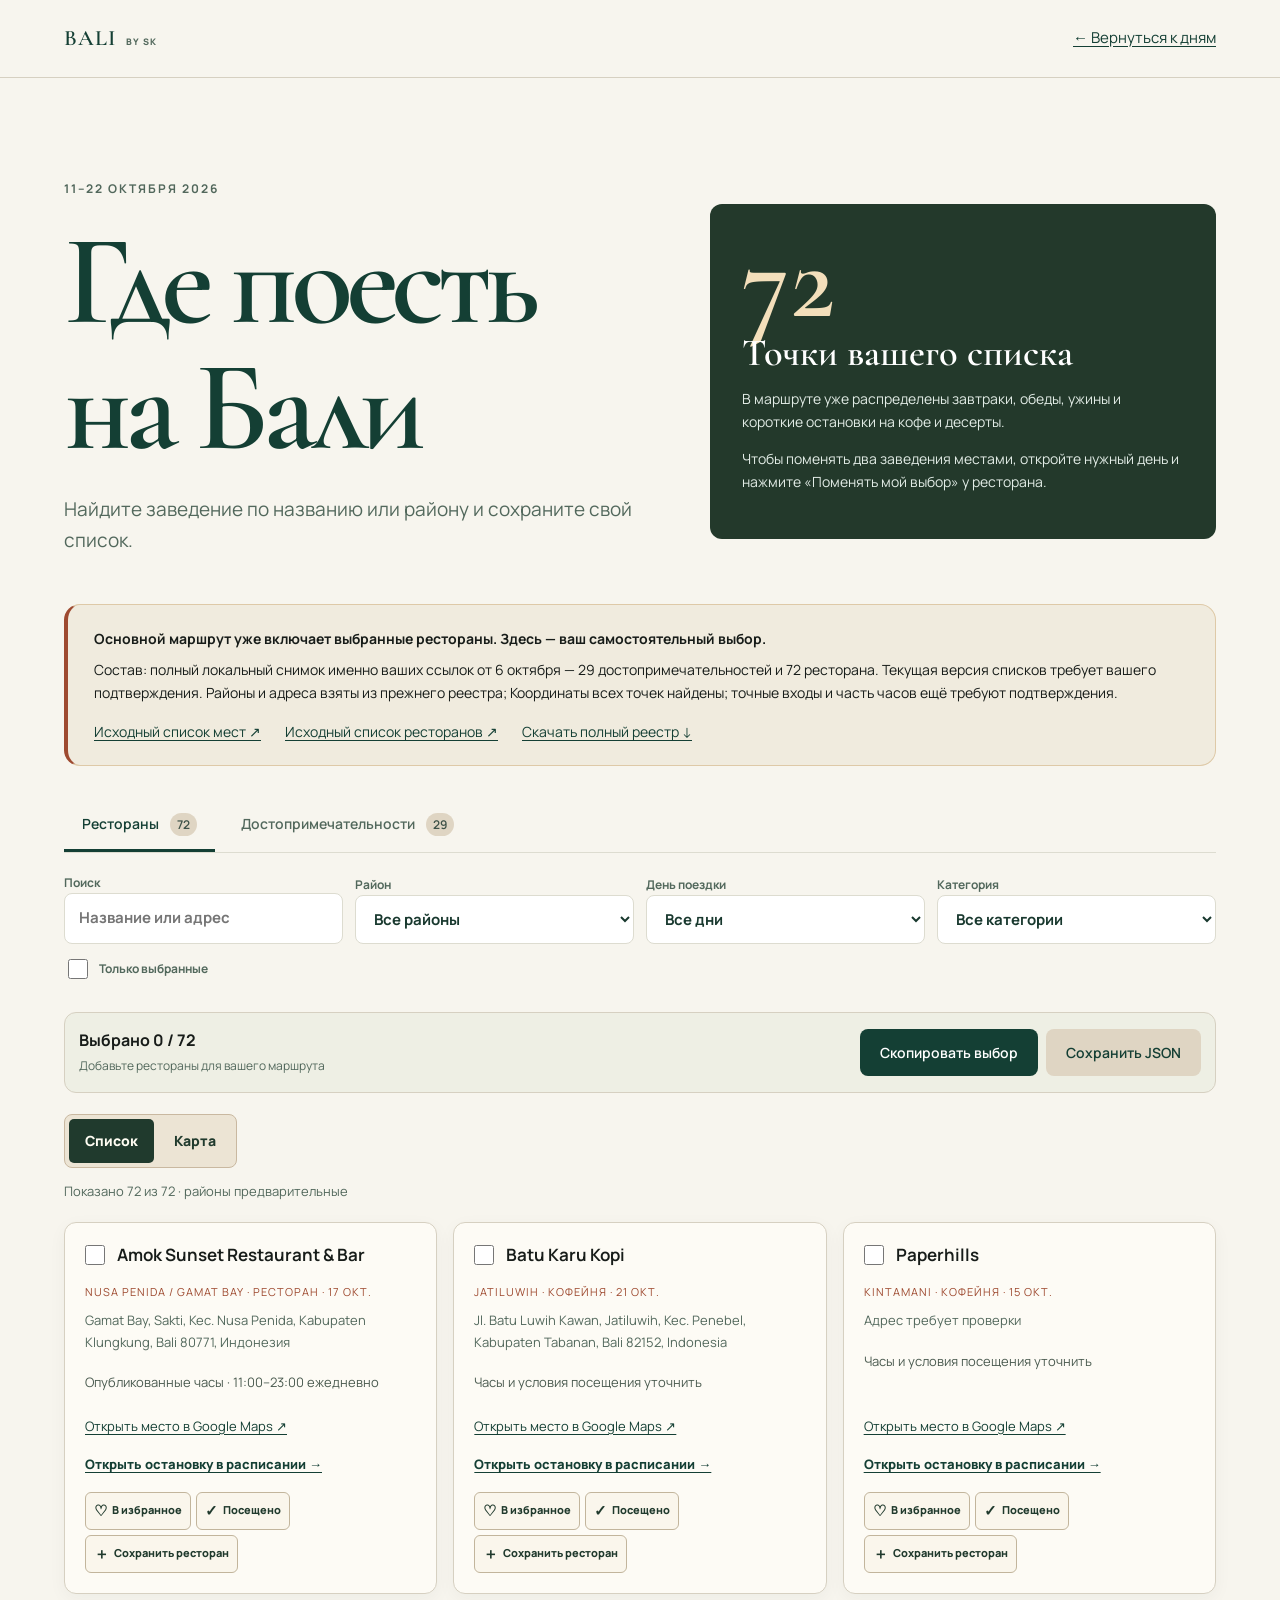
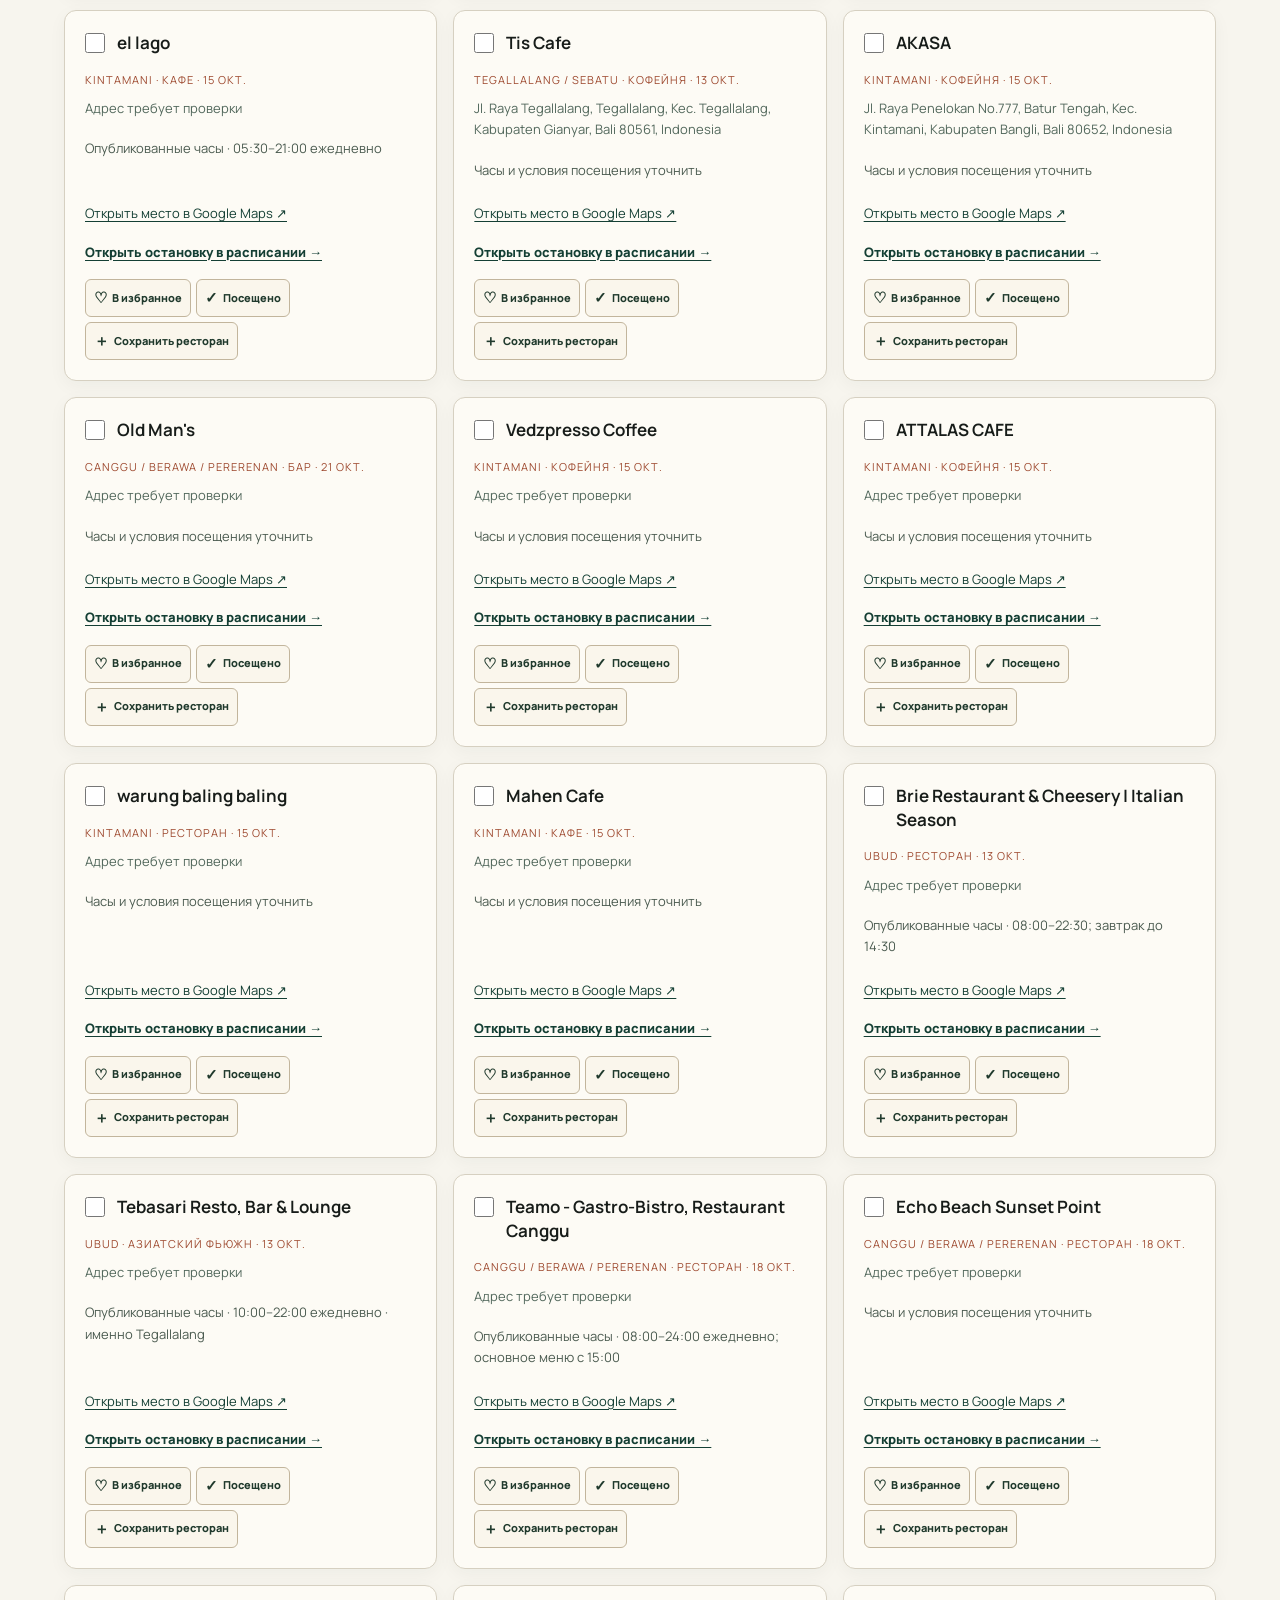
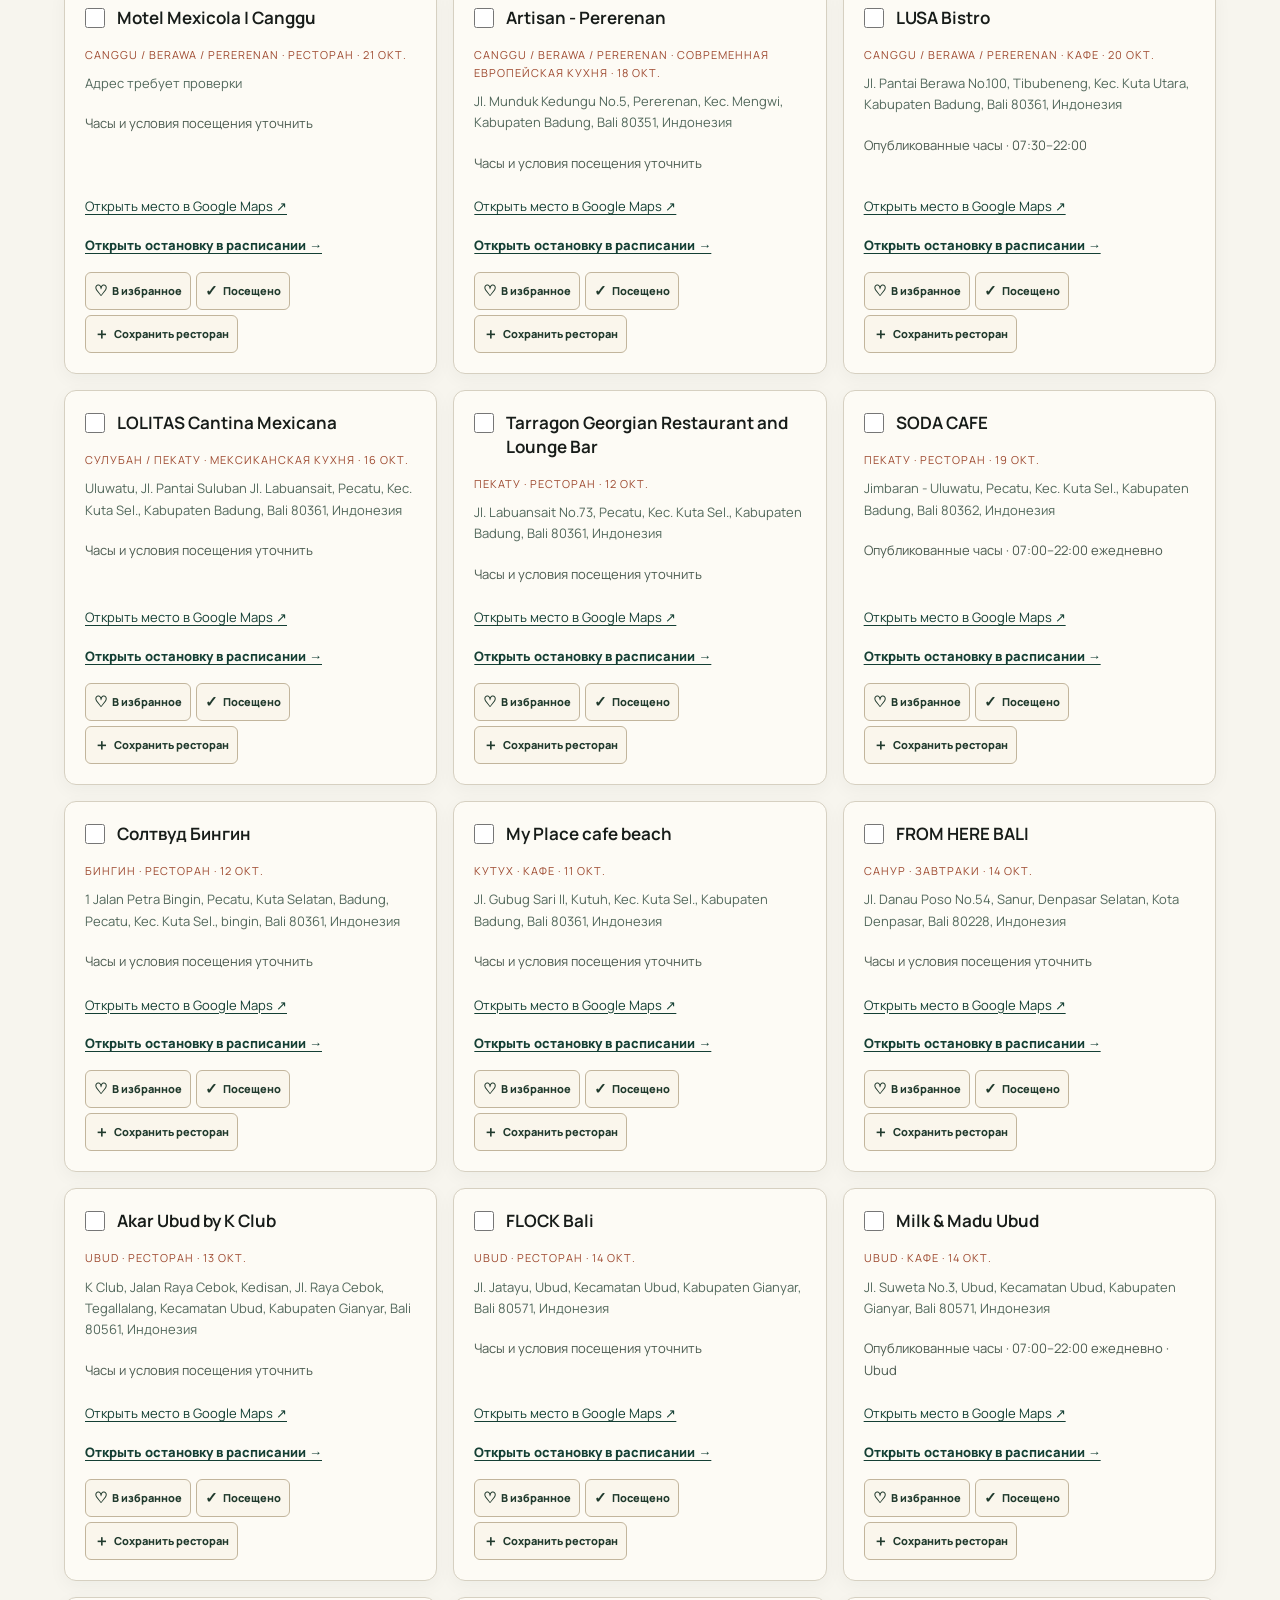
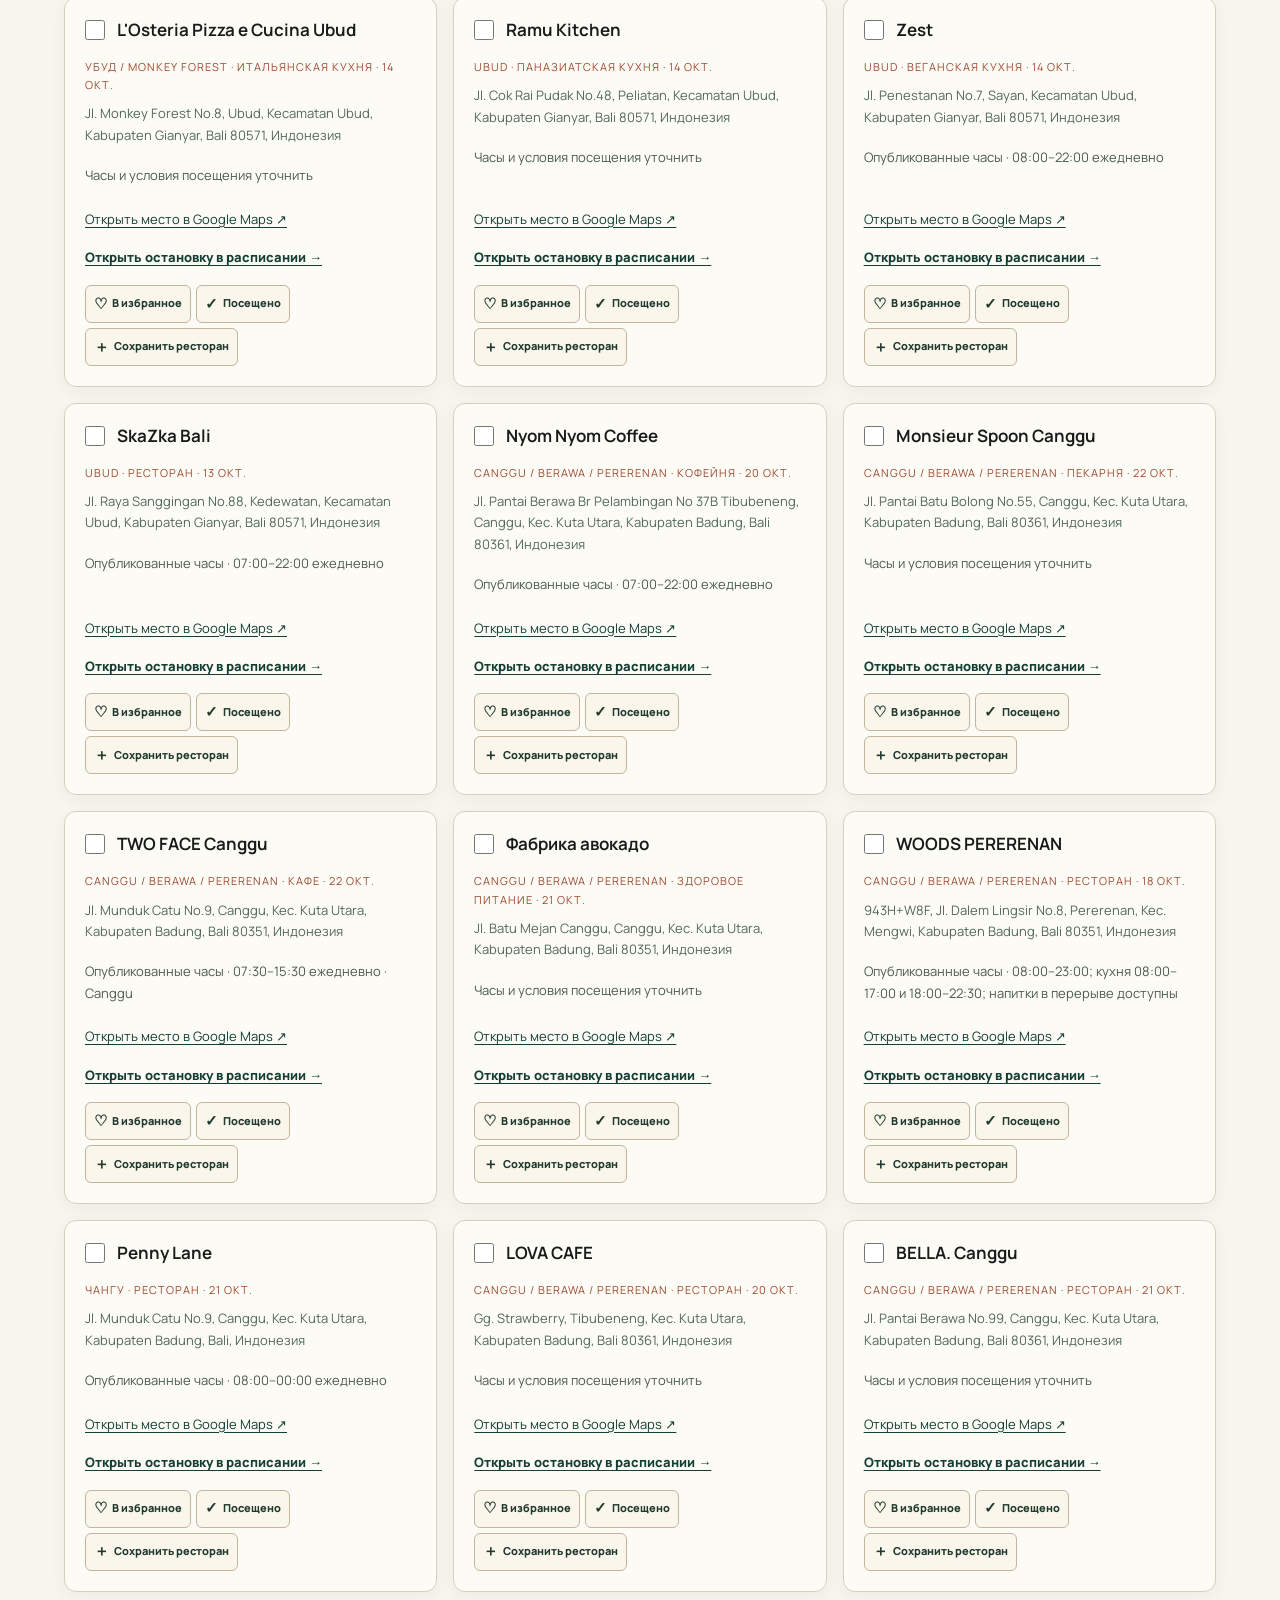
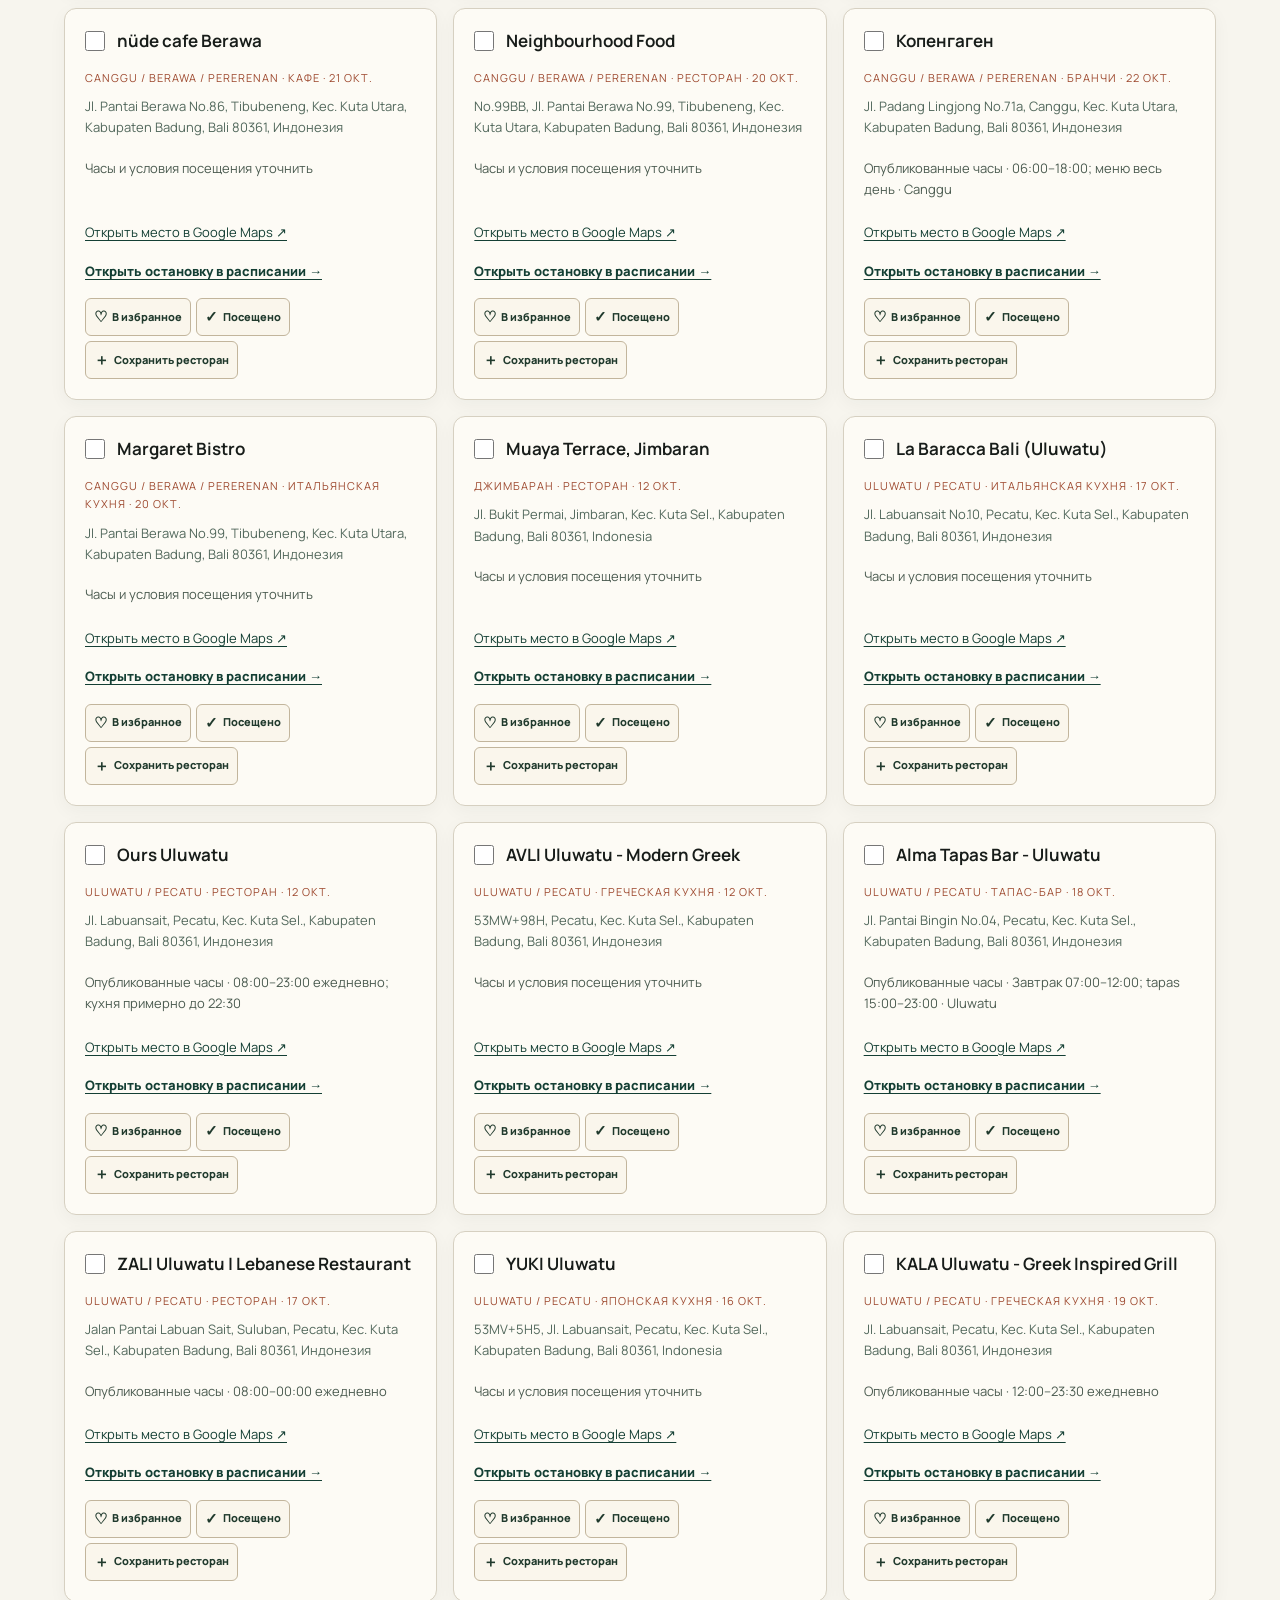
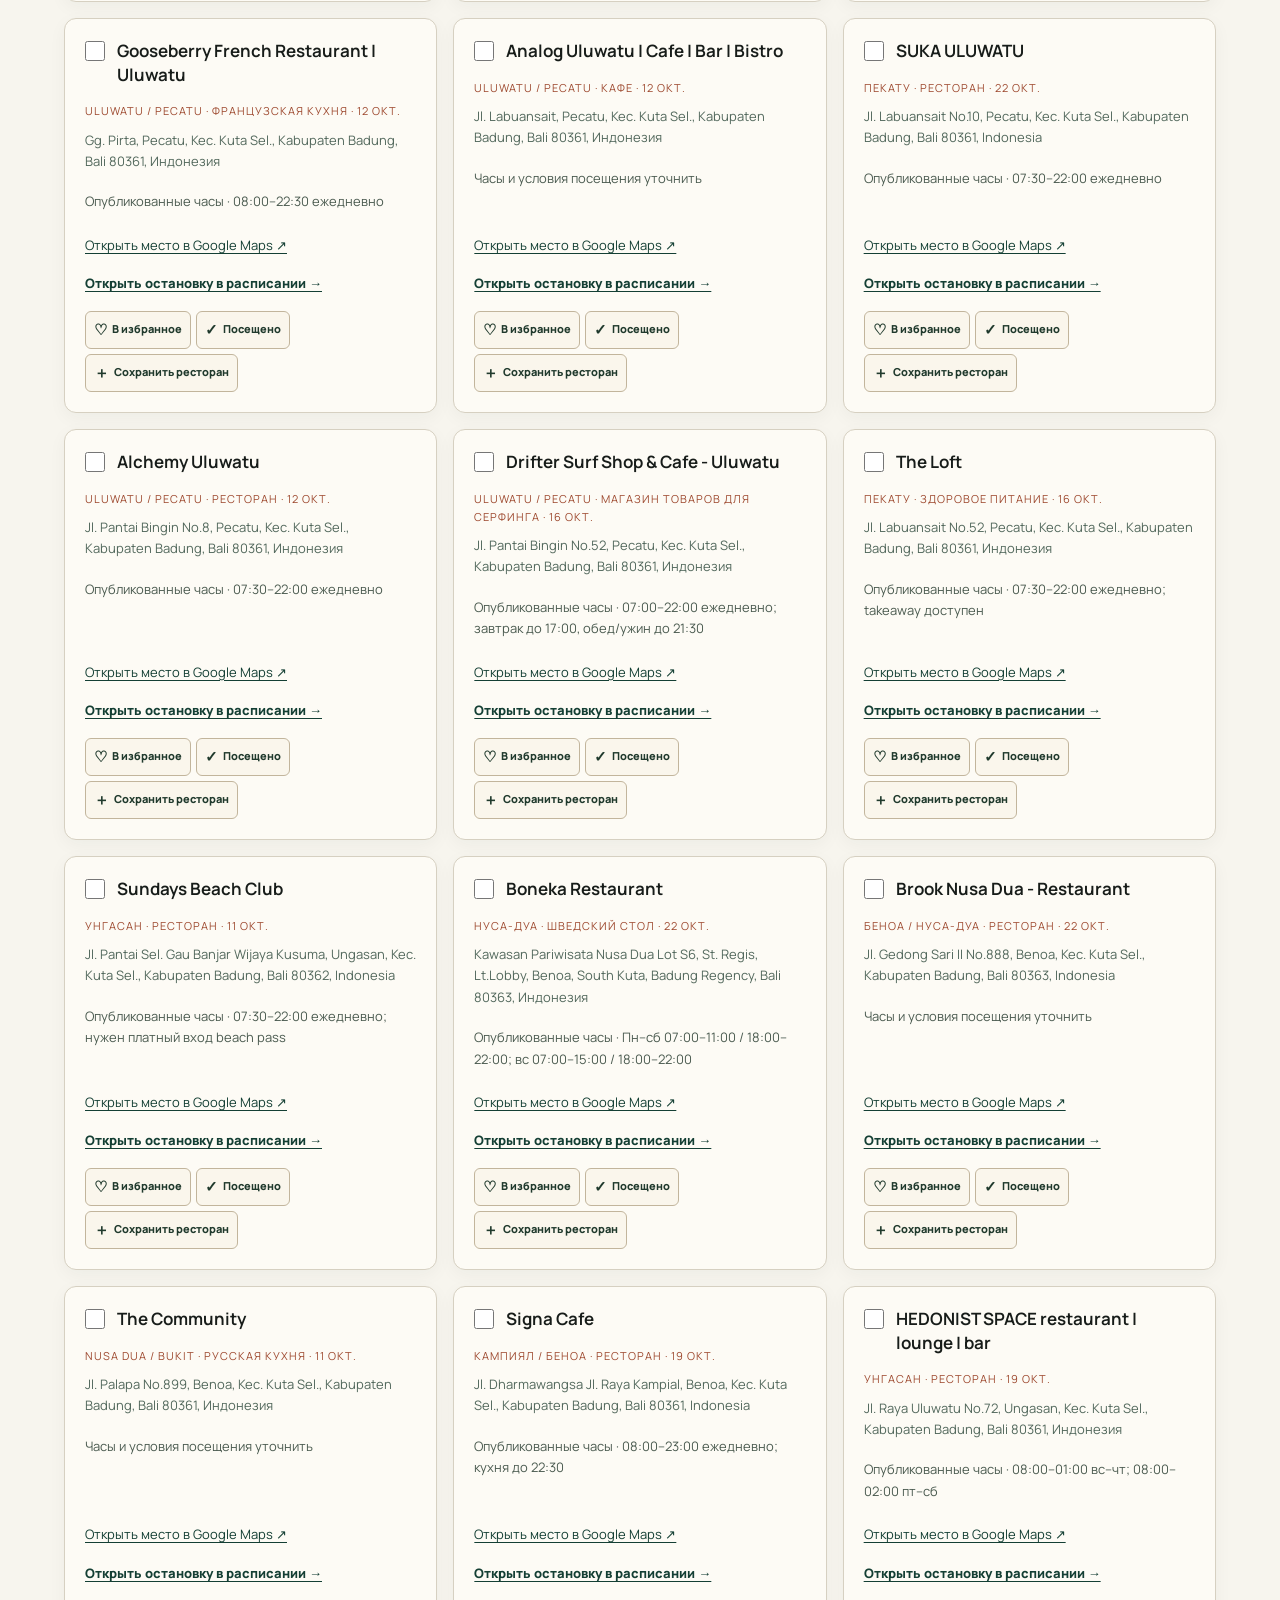
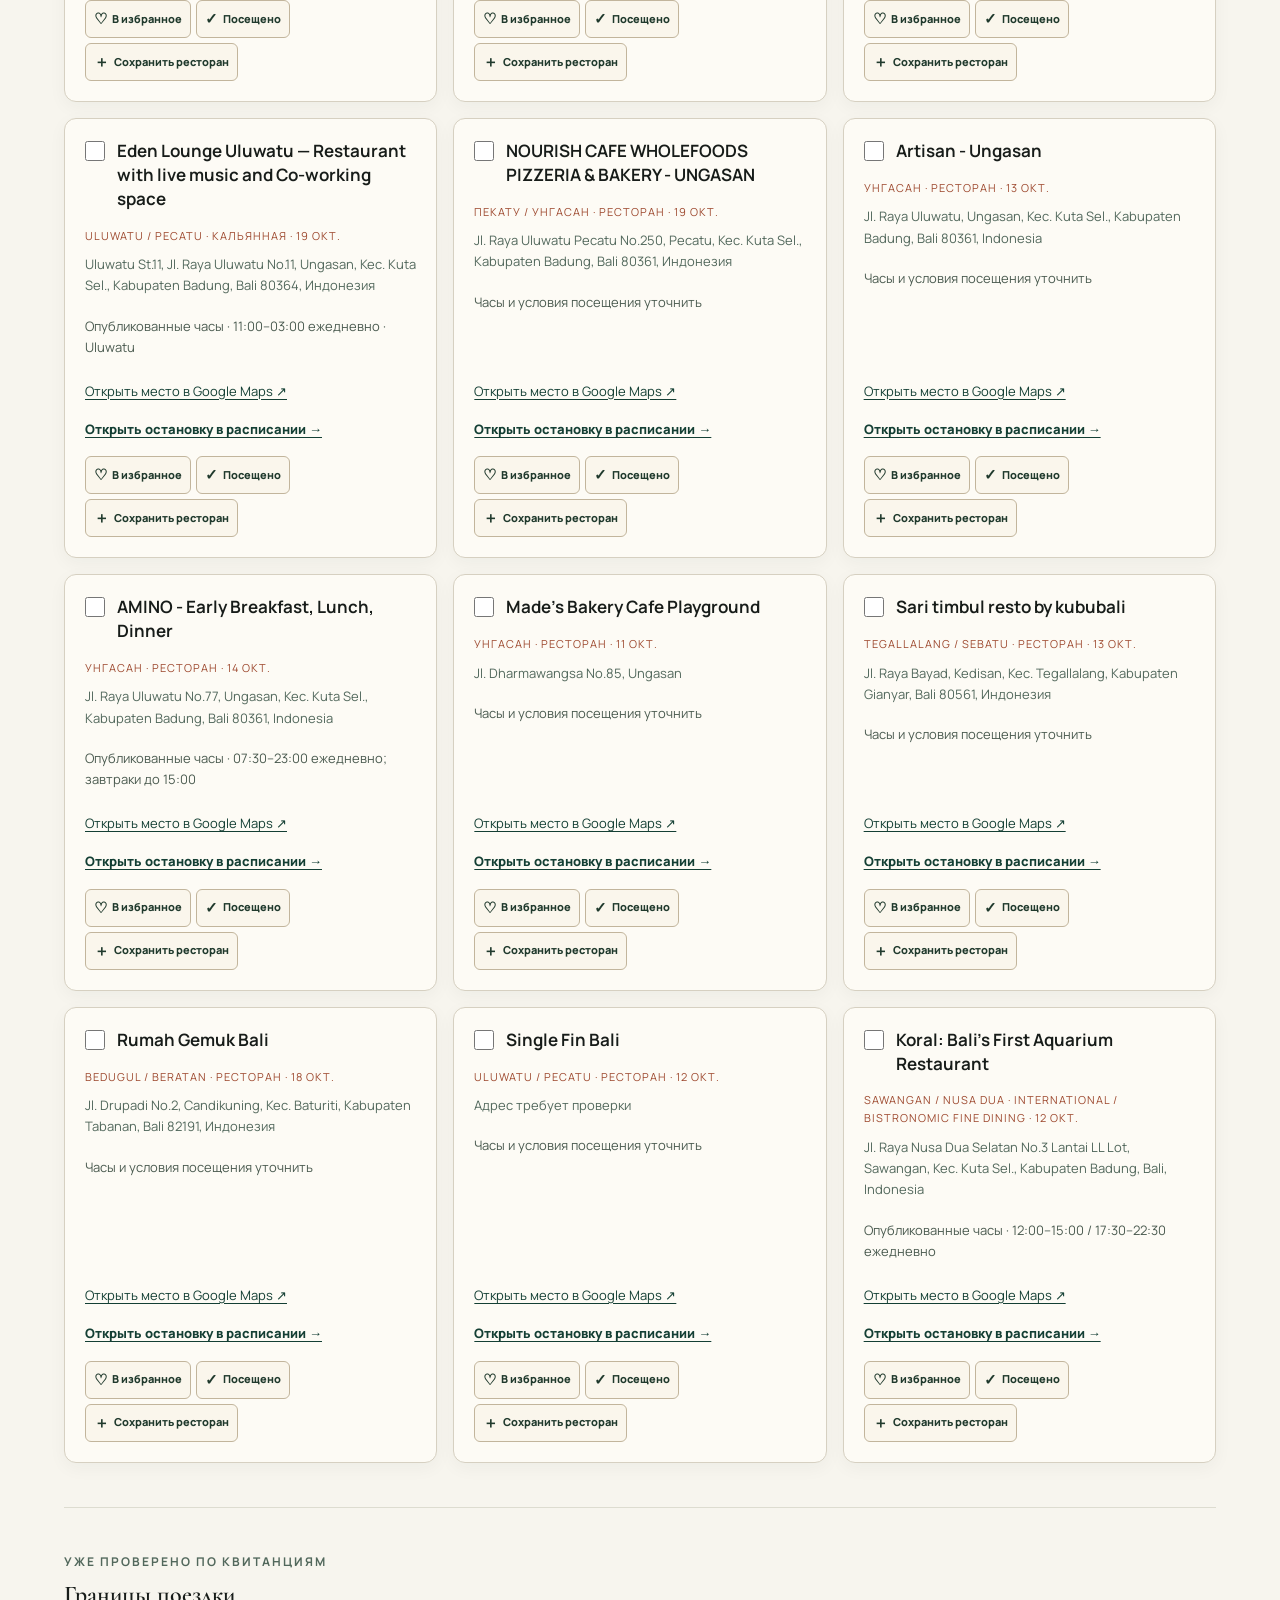
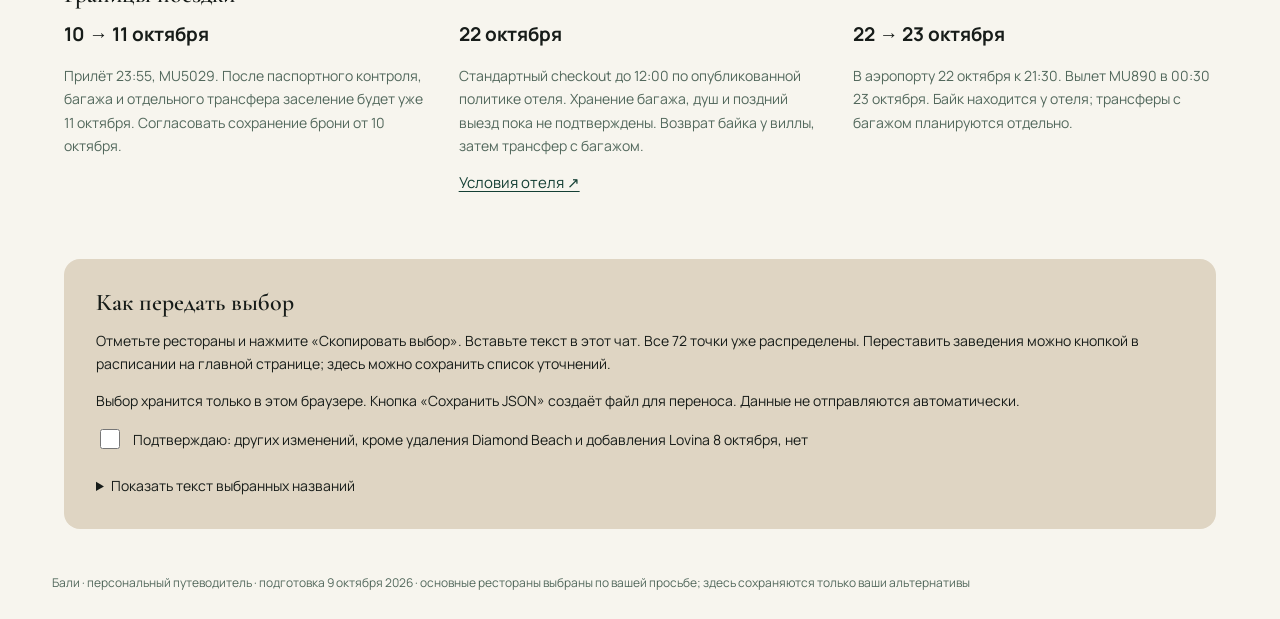
==== restaurants.html @ 2d6b67b1 "Publish Bali by SK Beyond the Ordinary" ====
<!doctype html>
<html lang="ru"><head><meta charset="utf-8"><meta name="viewport" content="width=device-width,initial-scale=1,viewport-fit=cover"><title>Бали · личный выбор ресторанов</title><link rel="stylesheet" href="style.css"><link rel="stylesheet" href="editorial.css?v=journal3"><link rel="icon" href="data:image/svg+xml,%3Csvg xmlns='http://www.w3.org/2000/svg' viewBox='0 0 32 32'%3E%3Crect width='32' height='32' rx='8' fill='%23234f45'/%3E%3Cpath d='M8 24L17 6L25 24Z' fill='%23ede9dd'/%3E%3C/svg%3E"><link rel="stylesheet" href="assets/fonts/fonts.css"><link rel="stylesheet" href="experience.css?v=audit1"><script src="selection.js?v=experience3" defer></script><link rel="stylesheet" href="beyond-passport.css?v=beyond1"><script src="beyond-passport.js?v=beyond1" defer></script><link rel="stylesheet" href="beyond-catalog-map.css?v=beyond1"><script src="beyond-catalog-map.js?v=beyond1" defer></script></head>
<body class="catalog catalog-experience"><header><a class="brand exp-brand" href="index.html">BALI <span>BY SK</span></a><a href="index.html#days">← Вернуться к дням</a></header>
<main>
<section class="hero">
  <div><p class="eyebrow">11–22 ОКТЯБРЯ 2026</p><h1>Где поесть<br> на Бали</h1><p class="intro">Найдите заведение по названию или району и сохраните свой список.</p></div>
  <aside class="capacity"><span class="big">72</span><h2>Точки вашего списка</h2><p>В маршруте уже распределены завтраки, обеды, ужины и короткие остановки на кофе и десерты.</p><p>Чтобы поменять два заведения местами, откройте нужный день и нажмите «Поменять мой выбор» у ресторана.</p></aside>
</section>
<section class="notice"><strong>Основной маршрут уже включает выбранные рестораны. Здесь — ваш самостоятельный выбор.</strong><p>Состав: полный локальный снимок именно ваших ссылок от 6 октября — 29 достопримечательностей и 72 ресторана. Текущая версия списков требует вашего подтверждения. Районы и адреса взяты из прежнего реестра; Координаты всех точек найдены; точные входы и часть часов ещё требуют подтверждения.</p><div class="links"><a href="https://maps.app.goo.gl/Wmbh7BSw7CW9ShjM7" target="_blank" rel="noopener">Исходный список мест ↗</a><a href="https://maps.app.goo.gl/BMXyLiWdFD3FvSmh7" target="_blank" rel="noopener">Исходный список ресторанов ↗</a><a href="registry.json" download>Скачать полный реестр ↓</a></div></section>
<nav class="tabs" aria-label="Каталог"><button class="tab active" data-role="meal" aria-pressed="true">Рестораны <span>72</span></button><button class="tab" data-role="visit" aria-pressed="false">Достопримечательности <span>29</span></button></nav>
<section class="filters" aria-label="Поиск и фильтры"><label>Поиск<input id="search" type="search" placeholder="Название или адрес"></label><label>Район<select id="area"><option value="">Все районы</option></select></label>
<label>День поездки<select id="filterDay"><option value="">Все дни</option></select></label>
<label>Категория<select id="filterType"><option value="">Все категории</option></select></label><label class="selected-filter"><input type="checkbox" id="onlySelected"> Только выбранные</label></section>
<div class="selection-bar"><div><strong id="selectedCount">Выбрано 0 / 72</strong><span id="selectionHint">Добавьте рестораны для вашего маршрута</span></div><div class="actions"><button id="copy">Скопировать выбор</button><button id="download" class="secondary">Сохранить JSON</button></div><span id="message" role="status" aria-live="polite"></span></div>
<p id="resultCount" class="muted" aria-live="polite">Загружаем полный реестр…</p><div id="error" role="alert" hidden></div><section id="cards" class="cards" aria-label="Места из списков"></section>
<section class="logistics"><p class="eyebrow">УЖЕ ПРОВЕРЕНО ПО КВИТАНЦИЯМ</p><h2>Границы поездки</h2><div class="facts"><article><h3>10 → 11 октября</h3><p>Прилёт 23:55, MU5029. После паспортного контроля, багажа и отдельного трансфера заселение будет уже 11 октября. Согласовать сохранение брони от 10 октября.</p></article><article><h3>22 октября</h3><p>Стандартный checkout до 12:00 по опубликованной политике отеля. Хранение багажа, душ и поздний выезд пока не подтверждены. Возврат байка у виллы, затем трансфер с багажом.</p><a href="https://www.booking.com/hotel/id/nusa-dua-retreat-boutique-villas.html" target="_blank" rel="noopener">Условия отеля ↗</a></article><article><h3>22 → 23 октября</h3><p>В аэропорту 22 октября к 21:30. Вылет MU890 в 00:30 23 октября. Байк находится у отеля; трансферы с багажом планируются отдельно.</p></article></div></section>
<section class="handoff"><h2>Как передать выбор</h2><p>Отметьте рестораны и нажмите «Скопировать выбор». Вставьте текст в этот чат. Все 72 точки уже распределены. Переставить заведения можно кнопкой в расписании на главной странице; здесь можно сохранить список уточнений.</p><p>Выбор хранится только в этом браузере. Кнопка «Сохранить JSON» создаёт файл для переноса. Данные не отправляются автоматически.</p><label class="confirmation"><input type="checkbox" id="unchanged"> Подтверждаю: других изменений, кроме удаления Diamond Beach и добавления Lovina 8 октября, нет</label><details><summary>Показать текст выбранных названий</summary><textarea id="selectionText" readonly aria-label="Текст для передачи в чат"></textarea></details></section></main>
<footer>Бали · персональный путеводитель · подготовка 9 октября 2026 · основные рестораны выбраны по вашей просьбе; здесь сохраняются только ваши альтернативы</footer>
</body></html>
---- style.css ----
:root{--ink:#243b35;--green:#234f45;--paper:#faf8f2;--muted:#62746c;--sand:#eee9dd;--rust:#a85536;--line:#dce1d8}*{box-sizing:border-box}body{margin:0;background:var(--paper);color:var(--ink);font:16px/1.65 'Segoe UI',Arial,sans-serif}header{display:flex;justify-content:space-between;align-items:center;padding:26px 5%;border-bottom:1px solid var(--line);gap:16px}.brand{font-weight:800;letter-spacing:3px;text-decoration:none;color:var(--green)}.brand span{font-weight:400;letter-spacing:0;color:var(--muted)}main{max-width:1240px;margin:auto;padding:0 32px}.eyebrow{font-size:12px;font-weight:700;letter-spacing:2px;color:var(--muted)}.hero{display:grid;grid-template-columns:1.15fr 1fr;gap:70px;align-items:center;padding:64px 0 40px}h1{font-family:Georgia,'Times New Roman',serif;font-size:clamp(40px,5vw,68px);font-weight:400;line-height:1.08;letter-spacing:-2px;margin:20px 0 24px}h2{font-size:24px;line-height:1.3;margin:0 0 12px}h3{font-size:19px;margin:0 0 8px}.intro{font-size:19px;color:var(--muted);max-width:580px}.capacity{padding:32px;border-radius:22px;background:var(--green);color:white}.capacity p{font-size:14px;color:#e2ece6}.big{font:48px/1.2 Georgia,serif;display:block;margin-bottom:24px}.big i{color:#c4ab7a;font-style:normal}.notice{border:1px solid #dec9a7;border-left:4px solid var(--rust);background:#f4eee0;border-radius:10px;padding:22px 26px;font-size:14px}.notice p{margin:8px 0 16px}.links{display:flex;gap:12px 24px;flex-wrap:wrap}a{color:var(--green);text-underline-offset:3px}.tabs{display:flex;gap:8px;margin:32px 0 20px;border-bottom:1px solid var(--line)}button,input,select,textarea{font:inherit}button{cursor:pointer;border:0;background:var(--green);color:white;padding:12px 20px;border-radius:8px;font-size:14px;font-weight:600}button:hover{filter:brightness(.94)}button:focus-visible,a:focus-visible,input:focus-visible,select:focus-visible,summary:focus-visible{outline:3px solid #b8763c;outline-offset:4px}.tab{background:transparent;color:var(--muted);padding:14px 18px;border-radius:0;border-bottom:3px solid transparent}.tab.active{color:var(--green);border-bottom-color:var(--green)}.tab span{font-size:12px;margin-left:8px;background:var(--sand);border-radius:20px;padding:3px 7px}.filters{display:flex;align-items:end;gap:20px;flex-wrap:wrap}.filters label{font-size:12px;font-weight:700;color:var(--muted)}.filters input[type=search],select{display:block;border:1px solid var(--line);padding:12px 14px;background:white;border-radius:8px;color:var(--ink);font-size:15px;min-width:220px}.filters input[type=search]{width:320px}.selected-filter{padding-bottom:14px;display:flex;gap:8px;align-items:center}input[type=checkbox]{accent-color:var(--green);width:20px;height:20px;flex-shrink:0}.muted{color:var(--muted);font-size:13px}.cards{display:grid;grid-template-columns:repeat(3,minmax(0,1fr));gap:16px;margin:20px 0 44px}.card{display:flex;flex-direction:column;border:1px solid var(--line);background:white;border-radius:14px;padding:20px;transition:border-color .2s}.card.chosen{border-color:var(--green);box-shadow:inset 0 0 0 1px var(--green);background:#f0f5ef}.card .label{display:flex;align-items:flex-start;gap:12px;cursor:pointer;line-height:1.4;font-size:17px;font-weight:650}.card input{margin:2px 0}.card .area{font-size:11px;text-transform:uppercase;letter-spacing:1px;color:var(--rust);margin:16px 0 5px}.card p{font-size:13px;color:var(--muted);margin:4px 0 15px;overflow-wrap:anywhere}.card a{font-size:13px;margin-top:auto}.facts{display:grid;grid-template-columns:repeat(3,1fr);gap:32px}.facts p{font-size:14px;color:var(--muted)}.logistics{padding:32px 0;border-top:1px solid var(--line)}.handoff{background:var(--sand);padding:32px;border-radius:16px;margin:32px 0}.handoff p{font-size:14px}.confirmation{display:flex;gap:10px;align-items:center;font-size:14px}.handoff details{margin-top:22px}.handoff summary{cursor:pointer;font-size:14px}textarea{width:100%;height:240px;margin-top:14px;border:1px solid var(--line);border-radius:8px;padding:14px;font-size:13px;color:var(--ink)}footer{max-width:1240px;margin:auto;padding:12px 32px 160px;font-size:12px;color:var(--muted)}.selection-bar{position:fixed;bottom:0;left:0;right:0;background:rgba(250,248,242,.98);border-top:1px solid var(--line);padding:18px max(24px,calc((100vw - 1176px)/2));display:flex;justify-content:space-between;align-items:center;gap:16px;box-shadow:0 -8px 24px #243b3509}.selection-bar strong{display:block;font-size:16px}.selection-bar span{font-size:12px;color:var(--muted)}.actions{display:flex;gap:8px}.secondary{color:var(--green);background:var(--sand)}#message{position:absolute;right:24px;bottom:1px;font-size:11px}#error{padding:20px;background:#f3d8cb;border-radius:12px}.empty{grid-column:1/-1;padding:24px;border:1px dashed var(--line);color:var(--muted)}@media(max-width:900px){.hero{gap:32px}.cards{grid-template-columns:repeat(2,minmax(0,1fr))}.facts{gap:16px}.selection-bar{padding:16px 24px}}@media(max-width:600px){header{padding:18px 20px;align-items:start;flex-direction:column;gap:4px}main{padding:0 20px}.hero{grid-template-columns:1fr;gap:18px;padding:32px 0 24px}h1{font-size:48px;margin:16px 0}.intro{font-size:16px}.capacity{padding:24px}.big{font-size:42px;margin-bottom:18px}.notice{padding:18px}.tabs{gap:0}.tab{padding:12px 10px;font-size:13px}.filters{gap:12px;align-items:stretch}.filters label{width:100%}.filters input[type=search],select{width:100%;min-width:0}.selected-filter{padding:0}.cards{grid-template-columns:1fr;gap:12px}.card{padding:18px}.facts{grid-template-columns:1fr;gap:14px}.handoff{padding:22px}.selection-bar{align-items:stretch;flex-direction:column;gap:8px;padding:12px 20px 18px}.selection-bar strong{font-size:14px}.actions button{flex:1;padding:11px 9px;font-size:12px}.confirmation{align-items:start}.eyebrow{font-size:10px}footer{padding:12px 20px 190px}}
---- editorial.css ----
:root {
  --paper: #f8f4ea;
  --green: #143f34;
  --ink: #18382e;
  --muted: #52685c;
  --line: #dddcd0;
  --rust: #9e4a30;
  --display: Prata, Georgia, serif;
}

body { font-size: 15px; }
button, a { -webkit-tap-highlight-color: transparent; }
.topbar { max-width: 1560px; margin: auto; }
.topbar nav { align-items: center; font-size: 13px; }
.topbar nav a:hover { text-decoration: underline; text-underline-offset: 5px; }
.topbar #pdfLink { background: #e6ecdf; border-radius: 999px; padding: 7px 15px; }
.trip-dates { font-weight: 800; white-space: nowrap; }

.cover {
  display: grid;
  grid-template-columns: minmax(0, 5fr) minmax(0, 7fr);
  height: auto;
  min-height: 0;
  max-width: 1520px;
  margin-inline: auto;
  width: calc(100% - 48px);
  border-radius: 28px;
  background: #123b31;
}
.cover-content {
  display: flex;
  flex-direction: column;
  justify-content: center;
  align-items: flex-start;
  min-width: 0;
  max-width: none;
  padding: clamp(28px, 5.6vw, 90px);
  background: radial-gradient(ellipse at 0 100%, #245345, #123b31 70%);
}
.cover-kicker { color: #f4cf89; letter-spacing: .12em; font-weight: 800; font-size: 12px; }
.cover h1 {
  font-size: clamp(53px, 6.4vw, 106px);
  margin: 28px 0 16px;
  letter-spacing: -.065em;
  line-height: 1.04;
}
.cover h1 em { display: block; font: inherit; color: #f4cf89; }
.cover p { max-width: 26ch; margin: 0 0 27px; color: #e7eee3; font-size: 15px; }
.cover .primary { min-height: 48px; border-radius: 999px; padding: 10px 20px; }
.cover-art { position: relative; margin: 0; min-width: 0; min-height: 580px; }
.cover-art img { position: absolute; inset: 0; width: 100%; height: 100%; object-fit: cover; object-position: 55% 50%; }
.cover-art figcaption {
  position: absolute;
  bottom: 18px;
  right: 18px;
  background: #11352ce8;
  color: #fff;
  padding: 5px 12px;
  border-radius: 999px;
  font-size: 11px;
}
.cover-base { margin-top: 24px; font-size: 12px; color: #d8e5db; }

.trip-overview { padding-block: 39px; }
.trip-overview h2, .section-head h2, .trip-map-overview h2 { font-size: clamp(27px, 4vw, 49px); line-height: 1.17; }
.overview-stats { display: grid; grid-template-columns: repeat(3, 1fr); gap: 0; }
.overview-stats > div { border-left: 1px solid var(--line); padding-inline: clamp(14px, 3vw, 38px); }
.overview-stats strong { color: var(--green); font-size: clamp(34px, 5vw, 65px); line-height: 1.15; }
.overview-stats span { font-size: 12px; line-height: 1.4; }
.planning-note { font-size: 13px; background: #efe9da; }
.planning-note p { color: #5b5648; }
.planning-note a, .section-hint { font-size: 12px; }
.days-overview { padding-top: 50px; }
.day-grid { grid-template-columns: repeat(4, minmax(0, 1fr)); gap: 16px; }
.day-card {
  display: flex;
  flex-direction: column;
  min-width: 0;
  min-height: 245px;
  border: 1px solid #e3e0d6;
  border-radius: 18px;
  box-shadow: 0 5px 18px #18382e0e;
}
.day-card:hover { box-shadow: 0 15px 28px #18382e20; }
.day-card[aria-current="date"] { border-color: var(--green); box-shadow: 0 0 0 1px var(--green); }
.day-card-photo { width: 100%; height: 134px; flex-shrink: 0; }
.day-card-photo img { object-position: var(--crop, center); transition: transform .35s ease; }
.day-card-photo { overflow: hidden; }
.day-card:hover img { transform: scale(1.045); }
.day-card-photo:after { background: linear-gradient(0deg, #122b23c7, transparent 75%); }
.card-day { top: 10px; left: 10px; border-radius: 999px; }
.card-date { left: 13px; bottom: 9px; font-size: 11px; font-weight: 800; }
.card-body { display: flex; flex-direction: column; flex: 1; width: 100%; padding: 14px; }
.card-body strong { font-size: 16px; line-height: 1.3; }
.card-body p {
  display: -webkit-box;
  -webkit-line-clamp: 2;
  -webkit-box-orient: vertical;
  overflow: hidden;
  font-size: 12px;
  min-height: 0;
}
.card-bottom { margin-top: auto; padding-top: 10px; gap: 6px; font-size: 11px; }
.card-bottom b { display: grid; place-items: center; border-radius: 50%; background: #edf1e7; color: var(--green); width: 30px; height: 30px; flex: 0 0 30px; }

.day-detail { background: #eaf0e7; }
.date-nav { background: #f8f4eaf5; }
.date-nav-inner { gap: 8px; }
.date-nav button { min-height: 45px; padding: 5px 12px; font-size: 11px; }
.date-nav button strong { font-size: 13px; }
.day-heading {
  position: relative;
  overflow: hidden;
  display: flex;
  align-items: end;
  min-height: 282px;
  border-radius: 22px;
  margin-block: 24px 14px;
  padding: clamp(20px, 4vw, 44px);
  color: #fff;
  isolation: isolate;
  background: #123b31;
}
.day-heading img { position: absolute; inset: 0; width: 100%; height: 100%; border-radius: 0; z-index: -2; object-fit: cover; }
.day-heading::before { content: ''; position: absolute; inset: 0; z-index: -1; background: linear-gradient(80deg, #0b291ff0, #0b291f9c 58%, #0b291f25); }
.day-heading h2 { font-size: clamp(27px, 4.3vw, 56px); line-height: 1.12; max-width: 19ch; }
.day-heading p { color: #f0f3ed; font-size: 14px; margin: 10px 0 0; }
.day-heading .eyebrow { color: #f4cf89; }
.day-summary { gap: 12px; border: 1px solid #d9e4d7; padding: 16px; }
.summary-item span, .summary-item small { font-size: 11px; }
.summary-item strong { font-size: 17px; }
.day-jumps { display: flex; flex-wrap: wrap; gap: 8px; margin-bottom: 18px; }
.day-jumps button { border: 1px solid #d4dfd1; background: #f9fbf7; color: var(--green); border-radius: 999px; min-height: 42px; padding: 8px 14px; font-size: 13px; font-weight: 800; }
.day-jumps button:hover { background: #dce8d9; }
.panel-title, .map-top { padding-bottom: 12px; }
.panel-title h3, .map-top h3 { font-size: 19px; }
.estimate-pill, .period-label { font-size: 11px; }
.timeline-stop, .meal-row, .logistic-row { padding: 16px; margin-block: 8px; border-radius: 14px; }
.stop-info h4, .meal-row strong { font-size: 15px; line-height: 1.4; }
.stop-info p, .meal-row p, .logistic-row p { font-size: 12px; line-height: 1.6; color: #526050; }
.stop-info .time, .meal-row .time, .logistic-row .time { font-size: 12px; color: #875032; font-weight: 800; }
.meal-row { background: #fff6e7; }
.coffee-row { background: #f5ede1; }
.stop-actions, .meal-actions { flex-wrap: wrap; }
.stop-actions button, .stop-actions a, .meal-actions a, .meal-actions button { font-size: 12px; }
.stop-actions button, .meal-actions button { min-height: 34px; }
.road-row { padding: 9px 10px 9px 24px; }
.road-row strong, .road-row small, .road-navigation a, .buffer-row { font-size: 11px; }
.road-navigation { margin-left: 41px; }
.buffer-row { padding-left: 41px; }
.map-panel { box-shadow: 0 12px 36px #18382e0e; }
.map-panel .map-top .eyebrow { display: none; }
.map-legend, .map-links, .map-notice, .map-source, .day-advice p { font-size: 11px; }
.map-links a { padding-block: 5px; }
.map-wheel-hint { margin: 8px 0 0; color: var(--muted); font-size: 11px; }
.map-expanded .map-wheel-hint { display: none; }
.trip-map-overview { margin-bottom: 40px; }
.overview-panel {
  margin-top: 18px;
  padding: 12px;
  border: 1px solid #d9ded2;
  border-radius: 22px;
  background: #fffdf7;
  box-shadow: 0 12px 36px #18382e12;
}
.overview-toolbar, .overview-mode, .overview-filter, .overview-footer {
  display: flex;
  align-items: center;
  gap: 8px;
}
.overview-toolbar { justify-content: space-between; flex-wrap: wrap; padding: 3px 3px 12px; }
.overview-mode { background: #eaf0e6; border-radius: 12px; padding: 3px; }
.overview-mode button, .overview-filter button, .overview-filter select {
  min-height: 40px;
  border: 1px solid transparent;
  border-radius: 9px;
  padding: 6px 12px;
  color: var(--green);
  background: transparent;
  font: inherit;
  font-size: 13px;
  font-weight: 800;
}
.overview-mode button[aria-pressed="true"] { background: var(--green); color: white; }
.overview-mode button:not(:disabled):hover, .overview-filter button:hover { box-shadow: inset 0 0 0 1px #5c8574; }
.overview-filter { flex: 1; justify-content: end; min-width: 0; }
.overview-filter select { width: min(100%, 280px); min-width: 0; border-color: var(--line); background: white; }
.overview-filter button { border-color: var(--line); white-space: nowrap; }
.overview-viewport {
  position: relative;
  isolation: isolate;
  overflow: hidden;
  height: clamp(390px, 51vw, 625px);
  border-radius: 14px;
  background: #9bbaf2;
}
.overview-map, .overview-fallback { position: absolute; inset: 0; width: 100%; height: 100%; }
.overview-map { visibility: hidden; }
.overview-map.overview-live { visibility: visible; }
.overview-fallback { object-fit: contain; user-select: none; touch-action: none; cursor: grab; }
.overview-fallback:active { cursor: grabbing; }
.overview-map-tools { position: absolute; top: 12px; right: 12px; display: grid; gap: 5px; }
.overview-map-tools .map-reset {
  display: grid;
  place-items: center;
  width: 42px;
  height: 42px;
  background: #fcf9ef;
  border-color: #d2dcd2;
  box-shadow: 0 2px 7px #143f3424;
}
.overview-map-tools .map-reset:hover { background: #e9f2e5; }
.overview-map-tools #overviewExpand { color: white; background: var(--green); border-color: var(--green); }
.overview-status {
  position: absolute;
  padding: 7px 11px;
  margin: 0;
  bottom: 30px;
  left: 10px;
  right: 10px;
  width: fit-content;
  max-width: calc(100% - 20px);
  color: #1b3d32;
  background: #fffaf0ef;
  border-radius: 9px;
  font-size: 12px;
  pointer-events: none;
}
.overview-footer { justify-content: space-between; flex-wrap: wrap; padding: 9px 3px 0; gap: 2px 20px; }
.overview-footer .map-legend, .overview-footer .map-wheel-hint { margin: 0; }
.overview-footer .map-legend { font-size: 12px; }
.overview-panel[data-mode="satellite"] .overview-footer .legend-line:not(.back) {
  background: #e6f5ac;
  outline: 1px solid #456245;
}
.overview-panel[data-mode="satellite"] .overview-footer .legend-line.back { border-color: #ba7643; }
body.overview-open { overflow: hidden; }
.overview-panel.overview-expanded {
  position: fixed;
  z-index: 1100;
  inset: 0;
  margin: 0;
  border: 0;
  border-radius: 0;
  display: flex;
  flex-direction: column;
  padding: max(10px, env(safe-area-inset-top)) max(10px, env(safe-area-inset-right)) max(10px, env(safe-area-inset-bottom)) max(10px, env(safe-area-inset-left));
}
.overview-expanded .overview-viewport { flex: 1; min-height: 0; height: auto; }
.coverage-item, .coverage-item button, .text-link, .logistics-grid p { font-size: 13px; }
.coverage-section summary { font-size: 14px; gap: 10px; }
.download-section { background: linear-gradient(115deg, #123b31, #286055); }

.catalog .hero { gap: clamp(24px, 6vw, 72px); }
.catalog .hero h1 { color: var(--green); }
.catalog .capacity { background: #123b31; }
.catalog .big { color: #f4cf89; margin-bottom: 10px; }
.catalog .card { border-radius: 18px; box-shadow: 0 5px 18px #18382e0b; }
.catalog .card:focus-within { border-color: var(--green); }
.catalog .notice { background: #f0ebde; border-radius: 16px; }
.catalog .selection-bar {
  position: static;
  margin-block: 16px;
  padding: 14px 16px;
  border: 1px solid var(--line);
  border-radius: 14px;
  background: #eeefe4;
  box-shadow: none;
  flex-wrap: wrap;
}
.catalog .selection-bar #message { position: static; width: 100%; }
.catalog .selection-bar #message:empty { display: none; }
.catalog footer { padding-bottom: 26px; }

@media (max-width: 1050px) {
  .day-grid { grid-template-columns: repeat(3, minmax(0, 1fr)); }
  .cover-art { min-height: 480px; }
}
@media (max-width: 760px) {
  html { scroll-padding-top: 72px; }
  .topbar { gap: 8px; height: auto; min-height: 0; padding: 12px 16px; flex-wrap: wrap; }
  .topbar nav { gap: 13px; }
  .trip-dates { display: none; }
  .cover { grid-template-columns: 1fr; width: calc(100% - 24px); margin: 0 auto; border-radius: 19px; }
  .cover-content { padding: 28px 22px; }
  .cover h1 { margin: 14px 0 12px; font-size: clamp(48px, 12vw, 72px); }
  .cover h1 em { display: inline; }
  .cover p { margin-bottom: 18px; }
  .cover-base { margin-top: 14px; }
  .cover-art { min-height: clamp(180px, 52vw, 340px); }
  .cover-art figcaption { right: 10px; bottom: 10px; }
  .trip-overview { display: block; padding-block: 26px; }
  .overview-stats { margin-top: 16px; }
  .overview-stats > div { padding-inline: 12px; }
  .day-grid { grid-template-columns: repeat(2, minmax(0, 1fr)); gap: 10px; }
  .day-card { min-height: 205px; }
  .day-card-photo { height: 102px; }
  .card-body { padding: 10px; }
  .card-body strong { font-size: 14px; }
  .card-body p, .card-bottom { font-size: 10px; }
  .card-date { font-size: 10px; }
  .card-bottom b { width: 23px; height: 23px; flex-basis: 23px; font-size: 14px; }
  .section-hint { display: none; }
  .day-heading { min-height: 202px; gap: 0; padding: 19px; }
  .day-heading::before { background: linear-gradient(15deg, #0b291ff2, #0b291f74); }
  .day-heading .eyebrow { letter-spacing: .08em; }
  .day-heading p { font-size: 12px; }
  .day-summary { grid-template-columns: repeat(2, minmax(0, 1fr)); gap: 10px; }
  .summary-item:nth-child(even) { border: 0; }
  .map-panel { position: static; }
  .map-wrapper { height: clamp(290px, 55vw, 430px); }
  .map-panel.map-expanded { z-index: 1000; }
  .coverage-grid { grid-template-columns: 1fr; }
  .overview-panel { padding: 8px; border-radius: 16px; }
  .overview-filter { flex-basis: 100%; justify-content: start; }
  .overview-filter select { flex: 1; width: auto; max-width: 280px; }
  .overview-viewport { height: clamp(330px, 96vw, 470px); }
  .overview-footer .map-legend { font-size: 10px; }
  .catalog .capacity { padding: 20px; }
  .catalog .capacity p { margin-block: 8px; }
}
@media (max-width: 380px) {
  .topbar nav { gap: 10px; font-size: 12px; }
  .card-date { font-size: 9px; }
  .card-day { font-size: 9px; }
  .day-jumps button { padding: 7px 10px; }
}
@media (pointer: coarse) {
  .map-wheel-hint { display: none; }
}

@keyframes journal-arrive {
  from { opacity: .3; transform: translateY(13px); }
  to { opacity: 1; transform: translateY(0); }
}
@keyframes journal-landscape {
  from { transform: scale(1.07); }
  to { transform: scale(1); }
}
@media (prefers-reduced-motion: no-preference) {
  .cover-art { overflow: hidden; }
  .cover-art img { animation: journal-landscape 1.1s ease-out both; }
  .cover-content > * { animation: journal-arrive .48s cubic-bezier(.2,.65,.3,1) both; }
  .cover h1 { animation-delay: .08s; }
  .cover p { animation-delay: .16s; }
  .cover .primary, .cover-base { animation-delay: .23s; }
  .reveal-in, .day-heading > div { animation: journal-arrive .42s ease-out both; }
  .primary, .date-nav button, .card-bottom b, .map-tools .map-reset {
    transition: background-color .2s ease, color .2s ease, box-shadow .2s ease;
  }
  .cover .primary:hover { box-shadow: 0 5px 25px #f4cf8940; }
  .day-card:hover .card-bottom b { background: var(--green); color: white; }
  #mapFallback.wheel-zooming { transition: transform 130ms ease-out; }
}
@media (prefers-reduced-motion: reduce) {
  html { scroll-behavior: auto; }
  .day-card, .day-card-photo img { transition: none; }
}
---- assets/fonts/fonts.css ----
@font-face {
  font-family: 'Bali Cormorant';
  font-style: italic;
  font-weight: 500;
  font-display: swap;
  src: url(cormorant-italic-cyrillic.woff2) format('woff2');
  unicode-range: U+0301, U+0400-045F, U+0490-0491, U+04B0-04B1, U+2116;
}

@font-face {
  font-family: 'Bali Cormorant';
  font-style: italic;
  font-weight: 500;
  font-display: swap;
  src: url(cormorant-italic-latin.woff2) format('woff2');
  unicode-range: U+0000-00FF, U+0131, U+0152-0153, U+02BB-02BC, U+02C6, U+02DA, U+02DC, U+0304, U+0308, U+0329, U+2000-206F, U+20AC, U+2122, U+2191, U+2193, U+2212, U+2215, U+FEFF, U+FFFD;
}

@font-face {
  font-family: 'Bali Cormorant';
  font-style: normal;
  font-weight: 600;
  font-display: swap;
  src: url(cormorant-cyrillic.woff2) format('woff2');
  unicode-range: U+0301, U+0400-045F, U+0490-0491, U+04B0-04B1, U+2116;
}

@font-face {
  font-family: 'Bali Cormorant';
  font-style: normal;
  font-weight: 600;
  font-display: swap;
  src: url(cormorant-latin.woff2) format('woff2');
  unicode-range: U+0000-00FF, U+0131, U+0152-0153, U+02BB-02BC, U+02C6, U+02DA, U+02DC, U+0304, U+0308, U+0329, U+2000-206F, U+20AC, U+2122, U+2191, U+2193, U+2212, U+2215, U+FEFF, U+FFFD;
}

@font-face {
  font-family: 'Bali Manrope';
  font-style: normal;
  font-weight: 400 800;
  font-display: swap;
  src: url(manrope-cyrillic.woff2) format('woff2');
  unicode-range: U+0301, U+0400-045F, U+0490-0491, U+04B0-04B1, U+2116;
}

@font-face {
  font-family: 'Bali Manrope';
  font-style: normal;
  font-weight: 400 800;
  font-display: swap;
  src: url(manrope-latin.woff2) format('woff2');
  unicode-range: U+0000-00FF, U+0131, U+0152-0153, U+02BB-02BC, U+02C6, U+02DA, U+02DC, U+0304, U+0308, U+0329, U+2000-206F, U+20AC, U+2122, U+2191, U+2193, U+2212, U+2215, U+FEFF, U+FFFD;
}
---- experience.css ----
:root {
  --ivory:#F7F5EE; --sand:#DFD5C3; --forest:#23392B; --olive:#56634B;
  --sage:#A3AD95; --volcanic:#171C19; --terra:#AA7052;
  --exp-rule:#d6d0c1; --exp-accent:#854c34; --exp-radius:12px;
  --exp-display:"Bali Cormorant",Georgia,serif; --exp-body:"Bali Manrope",Arial,sans-serif;
  --exp-gutter:clamp(16px,5vw,92px); --exp-space:clamp(54px,9vw,140px);
  --exp-fast:160ms; --exp-ui:280ms; --exp-reveal:620ms; --exp-cinema:880ms;
  --exp-ease:cubic-bezier(.23,.68,.25,1);
  --exp-focus:#945433;
}
.experience,.catalog-experience { background:var(--ivory); color:var(--volcanic); font-family:var(--exp-body); }
.experience { margin:0; font-size:15px; line-height:1.65; }
.experience *,.experience *::before,.experience *::after { box-sizing:border-box; }
:where(.experience) a { color:inherit; text-decoration:none; }
.experience { --ink:var(--forest); --green:var(--forest); --paper:var(--ivory); --muted:#4b5b50; --rust:var(--exp-accent); }
.experience .container { width:min(1440px,calc(100% - var(--exp-gutter)*2)); }
.experience :is(h2,h3),.catalog-experience :is(h1,h2) { font-family:var(--exp-display); font-weight:600; line-height:.98; }
.experience h2 { font-size:clamp(45px,6.8vw,111px); letter-spacing:-.045em; }
.experience h2 em { font-weight:500; }
.experience :is(a,button,select,summary):focus-visible,.catalog-experience :is(a,button,select,input):focus-visible {
  outline:3px solid var(--exp-focus); outline-offset:4px;
}
.experience [hidden],.catalog-experience [hidden] { display:none!important; }
html:has(body.experience) { scroll-padding-top:88px; }
.skip-link { position:fixed; left:12px; top:12px; padding:12px 20px; background:var(--ivory); color:var(--forest); z-index:1200; transform:translateY(-140%); }
.skip-link:focus { transform:none; }

.exp-masthead {
  position:fixed; z-index:40; top:max(14px,env(safe-area-inset-top)); left:50%; transform:translateX(-50%);
  width:min(calc(100% - 40px),1160px); min-height:60px; display:flex; align-items:center; justify-content:space-between; gap:20px;
  padding:7px 20px; color:var(--forest); background:var(--ivory); border:1px solid #fcf9efde; border-radius:15px;
  box-shadow:0 10px 30px #101d1920; isolation:isolate;
}
@supports (backdrop-filter: blur(10px)) or (-webkit-backdrop-filter: blur(10px)) {
  .exp-masthead { background:#f7f5eef0; -webkit-backdrop-filter:blur(16px) saturate(115%); backdrop-filter:blur(16px) saturate(115%); }
}
.exp-brand { font:600 22px/.95 var(--exp-display); letter-spacing:.045em; white-space:nowrap; }
.exp-brand span { display:inline-block; margin-left:4px; font:800 9px/1 var(--exp-body); letter-spacing:.1em; }
.exp-nav { display:flex; gap:3px; }
.exp-nav a { display:grid; place-items:center; position:relative; min-height:44px; padding:7px 13px; border-radius:8px; font-size:12px; font-weight:800; white-space:nowrap; transition:background var(--exp-fast); }
.exp-nav a:hover,.exp-nav a[aria-current="location"] { background:#e2e7da; }
.exp-nav a::after { content:""; position:absolute; left:10px; right:10px; bottom:4px; height:2px; background:var(--exp-accent); transform:scaleX(0); transition:transform var(--exp-ui) var(--exp-ease); }
.exp-nav a[aria-current="location"]::after { transform:scaleX(1); }
.exp-nav-date { font-size:11px; font-weight:800; white-space:nowrap; }
.exp-progress { position:absolute; height:2px; left:8px; right:8px; bottom:-1px; background:var(--terra); transform:scaleX(var(--page-progress,0)); transform-origin:left; pointer-events:none; }

.exp-hero { min-height:min(900px,100svh); min-height: min(900px, max(650px, 100svh)); position:relative; isolation:isolate; display:flex; align-items:end; color:var(--ivory); background:#23392b; overflow:hidden; }
.exp-hero-art,.exp-hero-art img,.exp-hero::after { position:absolute; inset:0; width:100%; height:100%; }
.exp-hero-art { z-index:0; }
.exp-hero-art img { object-fit:cover; object-position:61% 57%; }
.exp-hero::after { content:""; z-index:1; background:linear-gradient(0deg,#101d17f0 0%,#15271d98 23%,#142b2454 57%,#11261e4a 100%); pointer-events:none; }
.exp-hero-inner { position:relative; z-index:2; width:min(1480px,calc(100% - var(--exp-gutter)*2)); margin-inline:auto; padding-block:110px 75px; }
.exp-hero-meta { display:flex; align-items:center; justify-content:space-between; gap:16px; padding-bottom:12px; border-bottom:1px solid #fff7e284; font-size:11px; letter-spacing:.16em; font-weight:800; }
.exp-wordmark { display:flex; align-items:baseline; justify-content:space-between; padding-right:.055em; font:600 clamp(117px,28vw,410px)/.77 var(--exp-display); letter-spacing:-.055em; margin:clamp(28px,5vw,74px) 0 clamp(21px,4vw,50px); }
.exp-wordmark span { display:block; }
.exp-hero-foot { display:flex; align-items:end; justify-content:space-between; gap:18px; border-top:1px solid #fff7e284; padding-top:19px; }
.exp-hero h1 { margin:0; font:500 italic clamp(36px,6vw,86px)/.95 var(--exp-display); }
.exp-hero-foot p { max-width:34ch; margin:8px 0 0; font-size:14px; }
.exp-cta { display:inline-flex; gap:19px; align-items:center; justify-content:center; padding:12px 17px; min-height:48px; border:1px solid #ddd2b9; border-radius:7px; background:var(--ivory); color:var(--forest); font-size:13px; font-weight:800; transition:background var(--exp-fast),transform var(--exp-fast); }
.exp-cta:hover { background:#ede2c8; transform:translateY(-2px); }
.exp-cta span { font-size:18px; }
.exp-credit,.exp-scroll { position:absolute; z-index:3; bottom:14px; }
.exp-credit { right:var(--exp-gutter); padding:4px 7px; border-radius:5px; background:#14251dd9; font-size:10px; }
.exp-scroll { left:var(--exp-gutter); width:42px; height:42px; display:grid; place-items:center; border:1px solid #f7f5ee8f; border-radius:50%; font-size:19px; }

.exp-label { display:block; color:var(--exp-accent); font-size:10px; font-weight:800; letter-spacing:.15em; margin-bottom:14px; }
.exp-intro { display:grid; grid-template-columns:1.36fr 1fr; align-items:end; gap:clamp(20px,6vw,90px); padding-block:var(--exp-space) clamp(22px,5vw,54px); }
.exp-intro p,.exp-atlas-lead p,.exp-dining p { max-width:42ch; font-size:clamp(14px,1.35vw,18px); line-height:1.66; margin-block:17px 0; }
.exp-numbers { display:grid; grid-template-columns:repeat(3,minmax(0,1fr)); margin:0; border-top:1px solid var(--exp-rule); padding-top:12px; }
.exp-numbers div { padding-inline:clamp(7px,2vw,22px); border-left:1px solid var(--exp-rule); }
.exp-numbers dt { font:600 clamp(45px,6vw,86px)/.92 var(--exp-display); letter-spacing:-.05em; }
.exp-numbers dd { margin:5px 0 0; font-size:12px; line-height:1.35; }
.experience .planning-note { background:#eee8dc; padding:14px; }
.experience .planning-note p { font-size:12px; }

.experience .trip-map-overview { margin-block:var(--exp-space); padding:clamp(14px,4vw,58px); background:var(--forest); color:var(--ivory); border-radius:var(--exp-radius); }
.exp-atlas-lead { display:grid; grid-template-columns:minmax(0,1fr) minmax(0,1.4fr); align-items:center; gap:22px; }
.exp-atlas-lead .exp-label { color:#ebc59e; }
.exp-atlas-lead h2 { color:var(--ivory); }
.exp-atlas-lead a { display:inline-block; margin-top:13px; padding:8px 0; color:#f7e2b6; text-decoration:underline; text-underline-offset:5px; font-size:13px; font-weight:800; }
.exp-island { margin:0; min-width:0; }
.exp-island img { display:block; width:100%; height:auto; }
.exp-island figcaption { color:#dce2d4; text-align:right; font-size:10px; }
.experience .overview-panel { color:var(--forest); background:var(--ivory); border-radius:var(--exp-radius); }
.experience .overview-panel.overview-expanded { border-radius:0; }
.experience .trip-map-overview > .map-source { color:#e2e7d9; }
.experience .trip-map-overview > .map-source a { text-decoration:underline; color:#f7e2b6; }

.experience .chapter-showcase { padding:0; }
.experience .chapter-showcase h2 { font-size:clamp(36px,5vw,72px); }
.experience .chapter-grid { display:grid; grid-template-columns:1.22fr 1fr; gap:12px; }
.experience .chapter-card { min-height:clamp(205px,30vw,390px); position:relative; overflow:hidden; isolation:isolate; display:flex; justify-content:space-between; align-items:end; padding:clamp(14px,3.5vw,36px); text-align:left; color:var(--ivory); background:var(--forest); border:0; border-radius:var(--exp-radius); }
.experience .chapter-card img { position:absolute; inset:0; width:100%; height:100%; object-fit:cover; z-index:0; }
.experience .chapter-card::after { content:""; position:absolute; inset:0; z-index:1; background:linear-gradient(0deg,#101c15ec,#16251a6a 50%,transparent); }
.experience .chapter-card > :not(img) { position:relative; z-index:2; }
.experience .chapter-card strong { display:block; font:600 clamp(30px,5vw,66px)/.95 var(--exp-display); }
.experience .chapter-card p { margin-bottom:0; }
.experience .chapter-card time { display:block; font-weight:800; font-size:11px; color:#f7e2b6; margin-bottom:9px; }
.chapter-arrow { display:grid; place-items:center; width:40px; height:40px; border:1px solid #f7f5eea0; border-radius:50%; flex-shrink:0; }
.experience .days-overview { padding-block:var(--exp-space) 42px; }
.experience .day-grid { grid-template-columns:repeat(12,minmax(0,1fr)); gap:12px; }
.experience .day-card { position:relative; grid-column:span 3; display:flex; flex-direction:column; min-width:0; border:1px solid var(--exp-rule); border-radius:var(--exp-radius); background:#fdfbf5; box-shadow:none; }
.experience .day-card:is(:nth-child(6n + 1),:nth-child(6n + 6)) { grid-column:span 6; }
.experience .day-card-photo { height:clamp(111px,17vw,260px); }
.experience .card-day { left:10px; top:10px; min-width:43px; text-align:center; font:600 clamp(27px,3.2vw,56px)/.85 var(--exp-display); border-radius:5px; background:#f7f5eefa; padding:8px; }
.experience .card-date { font-size:11px; }
.experience .card-body { flex:1; display:flex; flex-direction:column; padding:14px; }
.experience .card-body strong { font:600 clamp(19px,2.4vw,35px)/.98 var(--exp-display); }
.experience .card-body p { color:#4b5b50; line-height:1.35; min-height:0; font-size:12px; }
.experience .card-region { display:block; color:#77503d; font-size:10px; font-weight:800; letter-spacing:.08em; text-transform:uppercase; margin:0 0 8px; }
.experience .card-bottom { margin-top:auto; padding-top:10px; font-size:11px; }
.experience .day-card[aria-current="date"] { border-color:#5c7563; box-shadow:0 0 0 1px #5c7563; }

.experience .day-detail { background:#e9ebdf; }
.experience .date-nav { top:84px; background:var(--ivory); }
.experience .map-panel { top:161px; }
.experience .date-nav button { min-height:46px; }
.experience .day-heading h2 { font-size:clamp(36px,5vw,74px); }
.experience .panel-title h3,.experience .map-top h3 { font-size:28px; }
.exp-day-switch { display:none; }
.experience .schedule-panel #timeline { border-left:1px solid #a7b49e; padding-left:9px; }
.experience .timeline-stop,.experience .meal-row { border-left:3px solid #72846b; }
.experience .meal-row { border-left-color:#ad795a; }
.experience :is(.timeline-stop,.meal-row).selected { background:#e8efd7; outline:2px solid #547250; outline-offset:-1px; }
.experience .stop-actions button,.experience .meal-actions button { min-height:40px; }
.experience .map-pin.is-selected { outline:3px solid #e8c686; outline-offset:3px; z-index:4; }
.experience .road-row.selected { background:#dbe6cf; }
.experience .road-navigation a { display:inline-flex; align-items:center; min-height:32px; padding-block:3px; }
.experience #mapNotice { color:#785324; }
.transitioning-day { view-transition-name:bali-day-header; }
::view-transition-old(root),::view-transition-new(root) { animation:none; }
::view-transition-group(bali-day-header) { animation-duration:280ms; }

.exp-dining { display:grid; grid-template-columns:1fr 1fr; align-items:center; gap:clamp(20px,5vw,68px); padding-block:var(--exp-space); }
.exp-dining .exp-cta { margin-top:22px; background:var(--forest); color:var(--ivory); border-color:var(--forest); }
.exp-dining figure { margin:0; }
.exp-dining img { display:block; width:100%; height:clamp(225px,36vw,490px); object-fit:cover; border-radius:var(--exp-radius); }
.exp-dining figcaption { text-align:right; margin-top:5px; font-size:10px; }
.experience .logistics { padding-block:20px var(--exp-space); }
.experience .logistics-grid { grid-template-columns:1.1fr 1fr 1fr; gap:9px; }
.experience .logistics-grid article { border-radius:var(--exp-radius); padding:clamp(14px,2.5vw,27px); border:1px solid var(--exp-rule); }
.experience .logistics-grid h3 { font-size:30px; }
.experience .logistics-grid :is(.arrival-card,.departure-card) p { color:#465844; }
.experience .logistics-grid .exp-stay { background:var(--forest); color:var(--ivory); }
.experience .exp-stay :is(p,.exp-label,a) { color:#f3dfbb; }
.experience .exp-stay a { text-decoration:underline; font-size:12px; }
.experience .download-section { background:var(--volcanic); padding:clamp(24px,6vw,74px); border-radius:var(--exp-radius); }
.experience .download-section h2 { font-size:clamp(48px,8vw,124px); line-height:.86; }
.experience .download-section p { font-size:14px; }
.exp-practical-resources { display:grid; grid-template-columns:minmax(0,1.75fr) minmax(0,1fr); gap:9px; margin-top:9px; }
.experience .exp-practical-resources .download-section { width:100%; margin:0; padding:clamp(22px,4.5vw,59px); }
.exp-practical-note { min-width:0; background:#efe7d7; border:1px solid var(--exp-rule); border-radius:var(--exp-radius); padding:clamp(18px,3vw,36px); }
.experience .exp-practical-note h3 { margin:0; font-size:clamp(30px,4vw,58px); }
.exp-practical-note p { color:#3f5043; }
.experience .exp-practical-note a { display:inline-flex; align-items:center; min-height:44px; text-decoration:underline; text-underline-offset:4px; font-weight:800; }
.experience footer { border-top:1px solid var(--exp-rule); }

.catalog-experience header { border-color:var(--exp-rule); min-height:66px; }
.catalog-experience main { width:min(1440px,100%); max-width:none; padding-inline:var(--exp-gutter); }
.catalog-experience .hero { padding-block:clamp(32px,7vw,94px) 28px; gap:clamp(18px,5vw,66px); }
.catalog-experience .hero h1 { font-size:clamp(60px,10vw,128px); letter-spacing:-.055em; }
.catalog-experience .capacity { background:var(--forest); border-radius:var(--exp-radius); }
.catalog-experience .big { color:#f3dfbb; font:600 clamp(52px,9vw,112px)/.8 var(--exp-display); }
.catalog-experience .capacity h2 { font-size:clamp(25px,3vw,42px); }
.catalog-experience .filters { display:grid; grid-template-columns:repeat(4,minmax(0,1fr)); gap:12px; }
.catalog-experience .filters :is(input[type="search"],select) { width:100%; min-width:0; min-height:44px; }
.catalog-experience .card { background:#fdfbf5; border-color:var(--exp-rule); border-radius:var(--exp-radius); overflow-wrap:anywhere; }
.catalog-experience .card.chosen { background:#ebefdf; }
.catalog-experience .card .route-stop-link { margin-top:2px; padding:8px 0; font-weight:800; }
.catalog-experience .card a:not(.route-stop-link) { padding-block:7px; }
.catalog-experience .card .catalog-status { color:#4b5b50; }
.catalog-experience .tab span { color:#3d5147; }
.catalog-experience .tabs { flex-wrap:wrap; }
.catalog-experience .tab { min-width:0; max-width:100%; overflow-wrap:anywhere; }
.catalog-experience .selection-bar { position:static; margin-block:16px; padding:14px; border:1px solid var(--exp-rule); border-radius:var(--exp-radius); }
.catalog-experience .selection-bar #message { position:static; }
.catalog-experience footer { padding-bottom:26px; }

@media(max-width:900px) {
  .exp-nav-date { display:none; }
  .experience .logistics-grid { grid-template-columns:repeat(2,minmax(0,1fr)); }
  .exp-stay { grid-column:1/-1; }
  .catalog-experience .filters { grid-template-columns:repeat(2,minmax(0,1fr)); }
}
@media(max-width:760px) {
  html:has(body.experience) { scroll-padding-top:8px; }
  .experience { padding-bottom:calc(63px + env(safe-area-inset-bottom,0px)); }
  .exp-masthead { top:auto; bottom:max(6px,env(safe-area-inset-bottom)); width:calc(100% - 16px); min-height:54px; padding:4px; border-radius:11px; }
  .exp-masthead .exp-brand { display:none; }
  .exp-nav { width:100%; display:grid; grid-template-columns:repeat(6,minmax(0,1fr)); gap:1px; }
  .exp-nav a { padding:4px 1px; font-size:clamp(9px,2.65vw,12px); }
  .exp-nav a::before { content:attr(data-mini-icon); display:block; font-size:14px; line-height:1; }
  .exp-nav a { align-content:center; gap:3px; }
  .exp-hero { min-height:min(730px, max(550px, 89svh)); }
  .exp-hero-art img { object-position:64% 55%; }
  .exp-hero-inner { padding-block:48px 76px; }
  .exp-hero-meta { font-size:9px; letter-spacing:.09em; }
  .exp-wordmark { font-size:clamp(109px,28vw,213px); }
  .exp-hero-foot { display:grid; gap:12px; }
  .exp-hero-foot .exp-cta { justify-self:start; }
  .exp-intro,.exp-atlas-lead,.exp-dining { grid-template-columns:minmax(0,1fr); }
  .exp-intro { gap:24px; }
  .experience .planning-note { align-items:flex-start; }
  .experience .chapter-grid { grid-template-columns:minmax(0,1fr); }
  .experience .day-grid { grid-template-columns:repeat(2,minmax(0,1fr)); }
  .experience .day-card { grid-column:span 1; }
  .experience .day-card:is(:nth-child(6n + 1),:nth-child(6n + 6)) { grid-column:span 2; }
  .experience .day-card:nth-child(6n + 1) .day-card-photo,.experience .day-card:nth-child(6n + 6) .day-card-photo { height:167px; }
  .experience .date-nav { top:0; }
  .experience .map-panel { top:auto; }
  .exp-day-switch { display:flex; gap:5px; flex-wrap:wrap; align-items:center; margin-bottom:12px; }
  .exp-day-switch :is(button,a) { min-height:44px; display:grid; place-items:center; padding:5px 9px; border:1px solid #bac6b3; border-radius:7px; background:#fdfbf5; color:var(--forest); font-size:11px; font-weight:800; }
  .exp-day-switch button[aria-pressed="true"] { background:var(--forest); color:var(--ivory); }
  .experience .day-jumps button[data-jump="scheduleTitle"],.experience .day-jumps button[data-jump="map-section"] { display:none; }
  .day-detail[data-view="schedule"] #map-section:not(.map-expanded),
  .day-detail[data-view="map"] #schedulePanel { display:none; }
  .experience .logistics-grid { grid-template-columns:minmax(0,1fr); }
  .exp-practical-resources { grid-template-columns:minmax(0,1fr); }
  .catalog-experience .hero { grid-template-columns:minmax(0,1fr); }
  .catalog-experience .hero > * { min-width:0; overflow-wrap:anywhere; }
  .catalog-experience .selection-bar .actions { flex-wrap:wrap; }
}
@media(max-width:400px) {
  .experience .overview-filter button { font-size:11px; padding-inline:6px; }
  .experience .chapter-card p { font-size:12px; }
  .experience .card-region { font-size:9px; letter-spacing:.045em; }
  .catalog-experience .filters { grid-template-columns:minmax(0,1fr); }
}
@media(prefers-reduced-motion:no-preference) {
  .exp-wordmark span { animation:exp-type-in var(--exp-cinema) var(--exp-ease) both; }
  .exp-wordmark span:nth-child(2) { animation-delay:55ms; }
  .exp-wordmark span:nth-child(3) { animation-delay:110ms; }
  .exp-wordmark span:nth-child(4) { animation-delay:165ms; }
  .exp-hero-art img { animation:exp-mask var(--exp-cinema) var(--exp-ease) both; }
  .experience .chapter-card img { transition:transform var(--exp-reveal) var(--exp-ease); }
  .experience .chapter-card:hover img { transform:scale(1.045); }
  .experience .exp-island.reveal-in { animation:exp-atlas-in var(--exp-reveal) var(--exp-ease) both; }
  @supports(animation-timeline:scroll()) {
    .exp-hero-art { animation:exp-parallax linear both; animation-timeline:scroll(root block); animation-range:0px 680px; }
  }
}
@media(prefers-reduced-motion:reduce) {
  .experience *,.catalog-experience * { animation-duration:.01ms!important; transition-duration:.01ms!important; }
  .experience .exp-cta:hover { transform:none; }
}
@keyframes exp-type-in { from { clip-path:inset(90% 0 0); opacity:.3; transform:translateY(12px); } to { clip-path:inset(0); opacity:1; transform:none; } }
@keyframes exp-mask { from { clip-path:inset(0 3% 3%); } to { clip-path:inset(0); } }
@keyframes exp-parallax { to { transform:translateY(7%); } }
@keyframes exp-atlas-in { from { clip-path:inset(0 18% 0 0); opacity:.45; } to { clip-path:inset(0); opacity:1; } }
---- beyond-passport.css ----
.passport-section {
  --passport-ink: #203a2d;
  --passport-paper: #f5f2e9;
  --passport-sand: #e8decc;
  --passport-rust: #803f27;
  width: min(1440px, calc(100% - 2 * clamp(16px, 5vw, 92px)));
  margin: clamp(42px, 8vw, 112px) auto;
  display: grid;
  grid-template-columns: minmax(250px, .72fr) minmax(0, 1.3fr);
  color: var(--passport-ink);
  border: 1px solid #cab49a;
  background: var(--passport-paper);
  box-shadow: 0 25px 70px #12251b15;
}
.passport-section .passport-cover {
  padding: clamp(25px, 5vw, 65px);
  min-width: 0;
  background: radial-gradient(ellipse at 90% 90%, #324d3d, transparent 51%), #10261c;
  color: #f5f2e9;
  display: flex;
  flex-direction: column;
  align-items: flex-start;
  justify-content: center;
}
.passport-cover > p { margin: 10px 0; }
.passport-cover .passport-kicker {
  margin: 20px 0 9px;
  font-weight: 800;
  font-size: 10px;
  letter-spacing: .17em;
  color: #ead1a4;
}
.passport-section #passportTitle {
  font-family: var(--exp-display, Georgia, serif);
  font-size: clamp(59px, 8vw, 112px);
  font-weight: 600;
  line-height: .82;
  letter-spacing: -.055em;
  margin: 0 0 8px;
  color: #f5f2e9;
}
.passport-emblem {
  width: 58px;
  height: 58px;
  display: grid;
  place-items: center;
  font: 600 25px var(--exp-display, Georgia, serif);
  color: #edd8af;
  border: 1px solid #d7b67e;
  border-radius: 18% 50% 18% 50%;
}
.passport-section a.passport-resume {
  display: inline-flex;
  align-items: center;
  min-height: 44px;
  margin-top: 19px;
  padding: 8px 13px;
  color: #f5f2e9;
  border: 1px solid #c5af82;
  font-size: 12px;
  font-weight: 800;
}
.passport-pages {
  padding: clamp(17px, 3vw, 42px);
  min-width: 0;
  background: repeating-linear-gradient(0deg, transparent 0 40px, #805d3911 40px 41px), var(--passport-paper);
}
.passport-score { display: grid; grid-template-columns: repeat(3, minmax(0, 1fr)); gap: 8px; }
.passport-score strong {
  display: block;
  font: 600 clamp(24px, 4vw, 54px)/1 var(--exp-display, Georgia, serif);
  letter-spacing: -.02em;
  white-space: nowrap;
  font-variant-numeric: lining-nums tabular-nums;
}
.passport-score span { display: block; font-size: clamp(10px, 1.25vw, 13px); line-height: 1.4; }
.passport-progress { display: flex; align-items: center; gap: 10px; margin-block: 12px 19px; font-size: 12px; }
.passport-progress progress { flex: 1; min-width: 0; accent-color: #42624d; height: 10px; }
.passport-pages h3 { margin: 0 0 8px; font-size: 24px; }
.passport-stamps { display: flex; align-items: center; flex-wrap: wrap; gap: 7px; padding-bottom: 10px; }
.passport-section a.passport-stamp {
  display: inline-flex;
  justify-content: center;
  align-items: center;
  min-height: 36px;
  max-width: 100%;
  overflow-wrap: anywhere;
  text-align: center;
  padding: 3px 9px;
  border-radius: 7px;
  border: 2px double #914f37;
  color: var(--passport-rust);
  background: #f4e5d3;
  font-size: 11px;
  font-weight: 800;
}
.passport-stamp-new { animation: passport-stamp-land 480ms cubic-bezier(.2,.8,.2,1) both; }
@keyframes passport-stamp-land {
  from { opacity: .15; transform: scale(1.2) rotate(-9deg); }
  70% { opacity: 1; transform: scale(.96) rotate(-1deg); }
  to { opacity: 1; transform: none; }
}
.passport-pages details { border-top: 1px solid #d5cab6; padding-block: 0; }
.passport-pages summary {
  display: flex;
  align-items: center;
  justify-content: space-between;
  list-style: none;
  cursor: pointer;
  font-size: 13px;
  font-weight: 800;
  line-height: 1.4;
  padding-block: 12px;
}
.passport-pages summary::-webkit-details-marker { display: none; }
.passport-pages summary::after { content: '+'; flex-shrink: 0; margin-left: 9px; color: var(--passport-rust); }
.passport-pages details[open] summary::after { content: '−'; }
.passport-collection { padding-inline-start: 20px; font-size: 13px; }
.passport-collection li + li { margin-top: 5px; }
.passport-collection a { text-decoration: underline; text-underline-offset: 4px; }
.passport-pages .passport-empty, .passport-pages .passport-storage { margin: 7px 0; color: #48584a; font-size: 12px; }
.passport-settings { display: flex; align-items: end; flex-wrap: wrap; justify-content: space-between; gap: 8px; margin-top: 8px; }
.passport-settings label { display: grid; gap: 3px; min-width: 0; font-size: 11px; font-weight: 800; }
.passport-settings select {
  color: #203a2d;
  background: #faf6ec;
  border: 1px solid #b6a38b;
  border-radius: 6px;
  max-width: 100%;
  min-height: 44px;
  padding: 4px 7px;
  font-family: inherit;
  font-size: 13px;
}
.passport-tools { display: flex; flex-wrap: wrap; gap: 5px; margin-top: 8px; }
.passport-tool {
  border: 1px solid #c2b59c;
  border-radius: 6px;
  padding: 4px 8px;
  color: #203a2d;
  background: #faf6ec;
  min-height: 38px;
  display: inline-flex;
  align-items: center;
  justify-content: center;
  gap: 5px;
  font-family: inherit;
  font-size: 11px;
  line-height: 1.35;
  font-weight: 800;
  cursor: pointer;
}
.passport-tool:focus-visible, .passport-section :is(a, summary, select):focus-visible {
  outline: 2px solid #803f27;
  outline-offset: 2px;
}
.passport-tool[aria-pressed="true"] {
  color: #fffdf2;
  background: #314d3c;
  border-color: #314d3c;
}
.passport-tool-icon { font-size: 15px; }
.passport-ambient { min-height: 44px; }
@media (max-width: 760px) {
  .passport-section { grid-template-columns: minmax(0, 1fr); }
  .passport-section .passport-cover { padding: 22px; }
  .passport-pages { padding: 16px; }
  .passport-tools .passport-tool { min-height: 44px; }
}
@media (prefers-reduced-motion: reduce) {
  .passport-stamp-new { animation: none; }
}
html[data-bali-motion="reduced"] { scroll-behavior: auto !important; }
html[data-bali-motion="reduced"] :where(body.experience, body.catalog-experience) :where(*, *::before, *::after) {
  animation-duration: .01ms !important;
  transition-duration: .01ms !important;
}
---- beyond-catalog-map.css ----
.catalog-view-toggle {
  display:flex;
  gap:4px;
  width:max-content;
  max-width:100%;
  margin:21px 0 9px;
  padding:4px;
  border:1px solid #c9b8a0;
  border-radius:8px;
  background:#ece4d4;
}
.catalog-view-toggle button {
  min-height:44px;
  padding:6px 16px;
  font-family:inherit;
  font-weight:800;
  color:#203a2d;
  background:transparent;
  border:0;
  border-radius:5px;
  cursor:pointer;
}
.catalog-view-toggle button[aria-pressed="true"] { background:#203a2d; color:#fffdf3; }
.catalog-map-panel {
  margin:0 0 40px;
  padding:clamp(14px,2.6vw,38px);
  border:1px solid #d2c5af;
  background:#f1ecdf;
}
.catalog-map-panel [hidden] { display:none!important; }
.catalog-map-heading { display:flex; align-items:end; justify-content:space-between; gap:13px; margin-bottom:14px; }
.catalog-map-heading span,.catalog-map-place-meta {
  color:#80452d;
  font-size:10px;
  font-weight:800;
  letter-spacing:.085em;
}
.catalog-map-heading h2 { margin:4px 0; color:#203a2d; font-size:clamp(38px,6.4vw,82px); }
.catalog-map-fit {
  color:#203a2d;
  border:1px solid #ae9f87;
  background:#f8f4e8;
  border-radius:5px;
  padding:7px 12px;
  font-family:inherit;
  font-size:12px;
  font-weight:800;
  min-height:44px;
}
.catalog-map-fit:disabled { opacity:.55; }
.catalog-map-layout { display:grid; grid-template-columns:minmax(0,2.65fr) minmax(190px,1fr); gap:14px; }
.catalog-map-viewport {
  min-height:430px;
  min-width:0;
  position:relative;
  overflow:hidden;
  isolation:isolate;
  background:#233d32;
}
.catalog-live-map,.catalog-live-map.maplibregl-map { position:absolute; inset:0; width:100%; height:100%; }
.catalog-map-scheme {
  width:100%;
  max-width:720px;
  aspect-ratio:800 / 490;
  position:absolute;
  inset:50% auto auto 50%;
  transform:translate(-50%,-50%);
  pointer-events:none;
}
.catalog-map-scheme img,.catalog-scheme-pins { position:absolute; inset:0; width:100%; height:100%; }
.catalog-scheme-pin {
  pointer-events:auto;
  position:absolute;
  padding:0;
  min-width:0;
  width:12px;
  height:12px;
  border-radius:50%;
  background:#f4dd8c;
  border:1px solid #203a2d;
  box-shadow:0 0 0 1px #f4dd8c44;
  transform:translate(-50%,-50%);
  cursor:pointer;
}
.catalog-scheme-pin.is-chosen { z-index:2; width:18px; height:18px; background:#ad5d36; border:2px solid #f4dd8c; }
.catalog-map-info { min-width:0; padding:14px; border:1px solid #d2c5af; background:#fbf8ef; }
.catalog-map-info label { display:grid; gap:5px; color:#203a2d; font-size:11px; font-weight:800; }
.catalog-map-info select {
  width:100%;
  min-width:0;
  max-width:100%;
  min-height:44px;
  padding:6px 8px;
  border:1px solid #b7a88f;
  background:#fffdf5;
  color:#203a2d;
  font-family:inherit;
  font-size:13px;
}
.catalog-map-place { margin-top:16px; overflow-wrap:anywhere; }
.catalog-map-place h3 { color:#203a2d; font:600 clamp(23px,3vw,34px)/.95 var(--exp-display,Georgia,serif); }
.catalog-map-place p { color:#45584c; font-size:13px; }
.catalog-map-place a,.catalog-map-attribution a { text-decoration:underline; text-underline-offset:4px; }
.catalog-map-place a { display:flex; align-items:center; min-height:40px; color:#203a2d; font-size:12px; font-weight:800; }
.catalog-map-status,.catalog-map-attribution { margin:8px 0 0; color:#48594e; font-size:11px; }
@media(max-width:760px) {
  .catalog-map-layout { grid-template-columns:minmax(0,1fr); }
  .catalog-map-viewport { min-height:340px; min-height:clamp(260px,55svh,420px); }
}
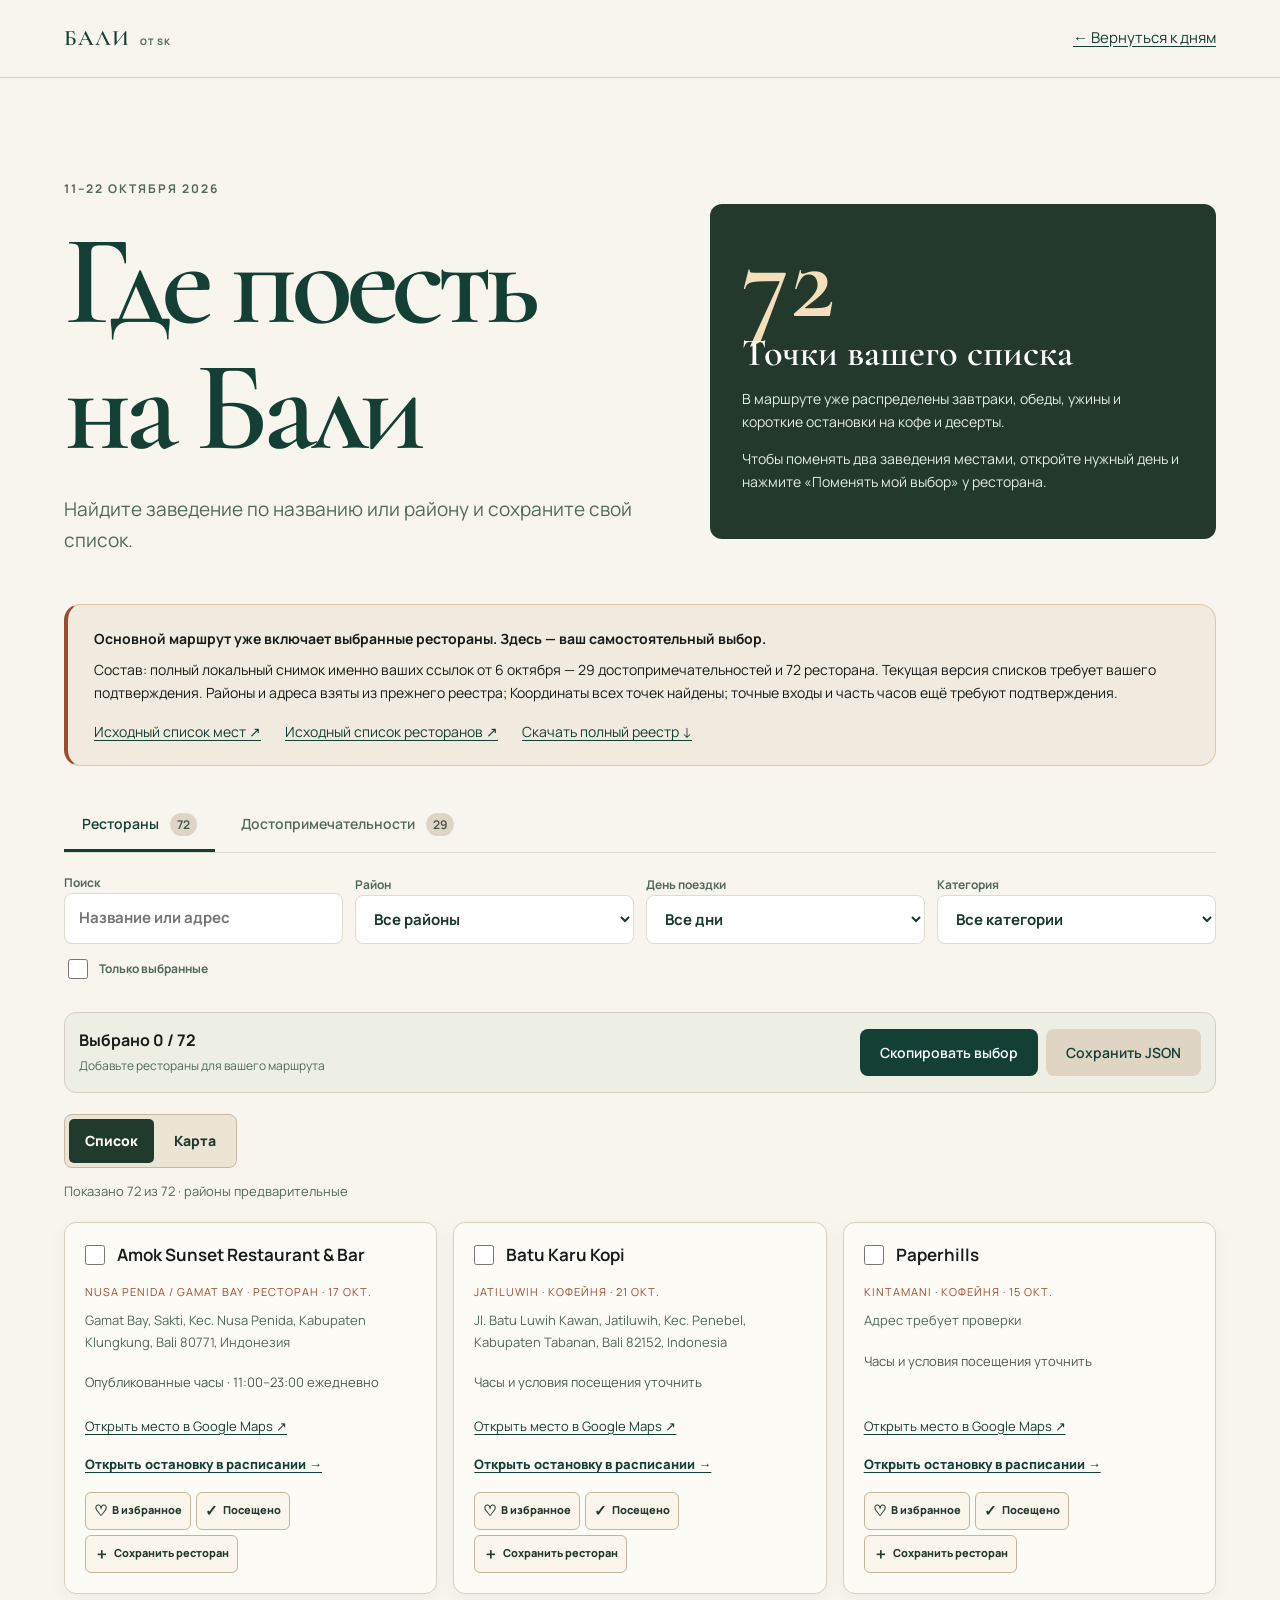
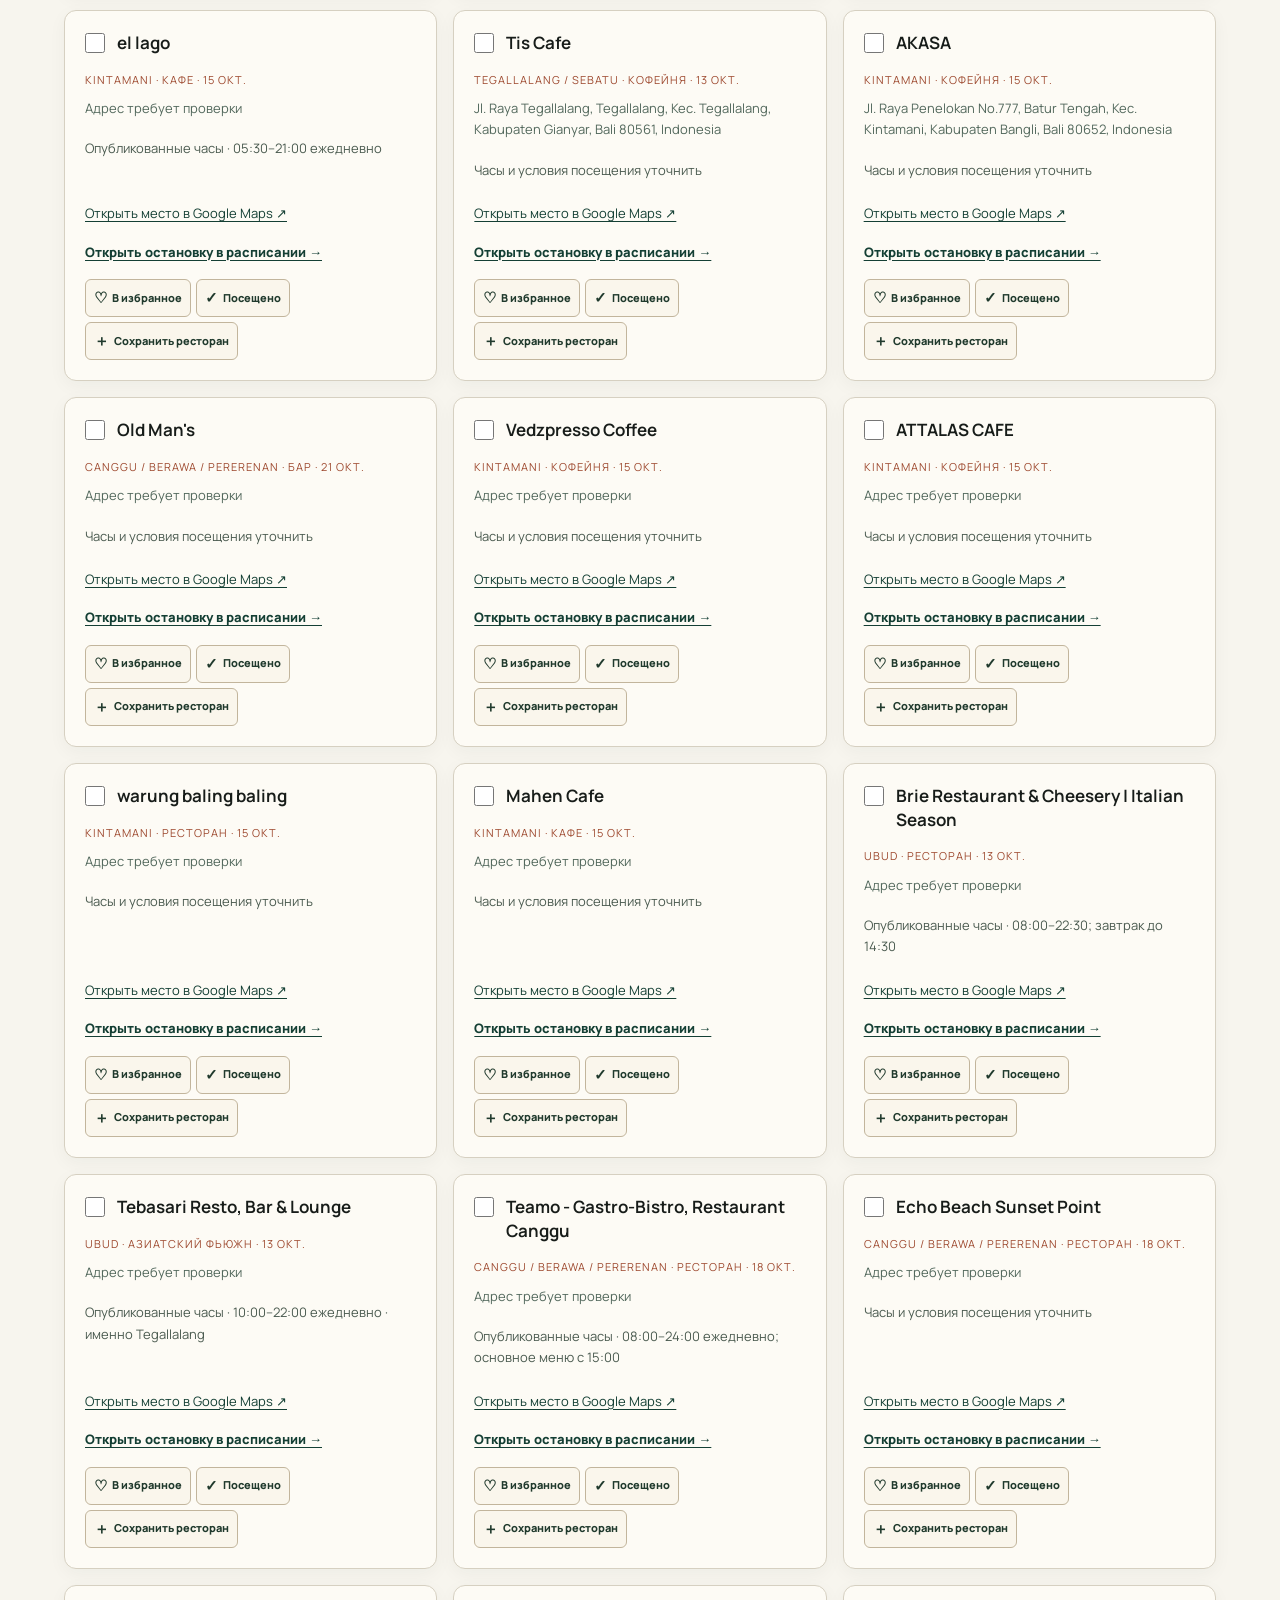
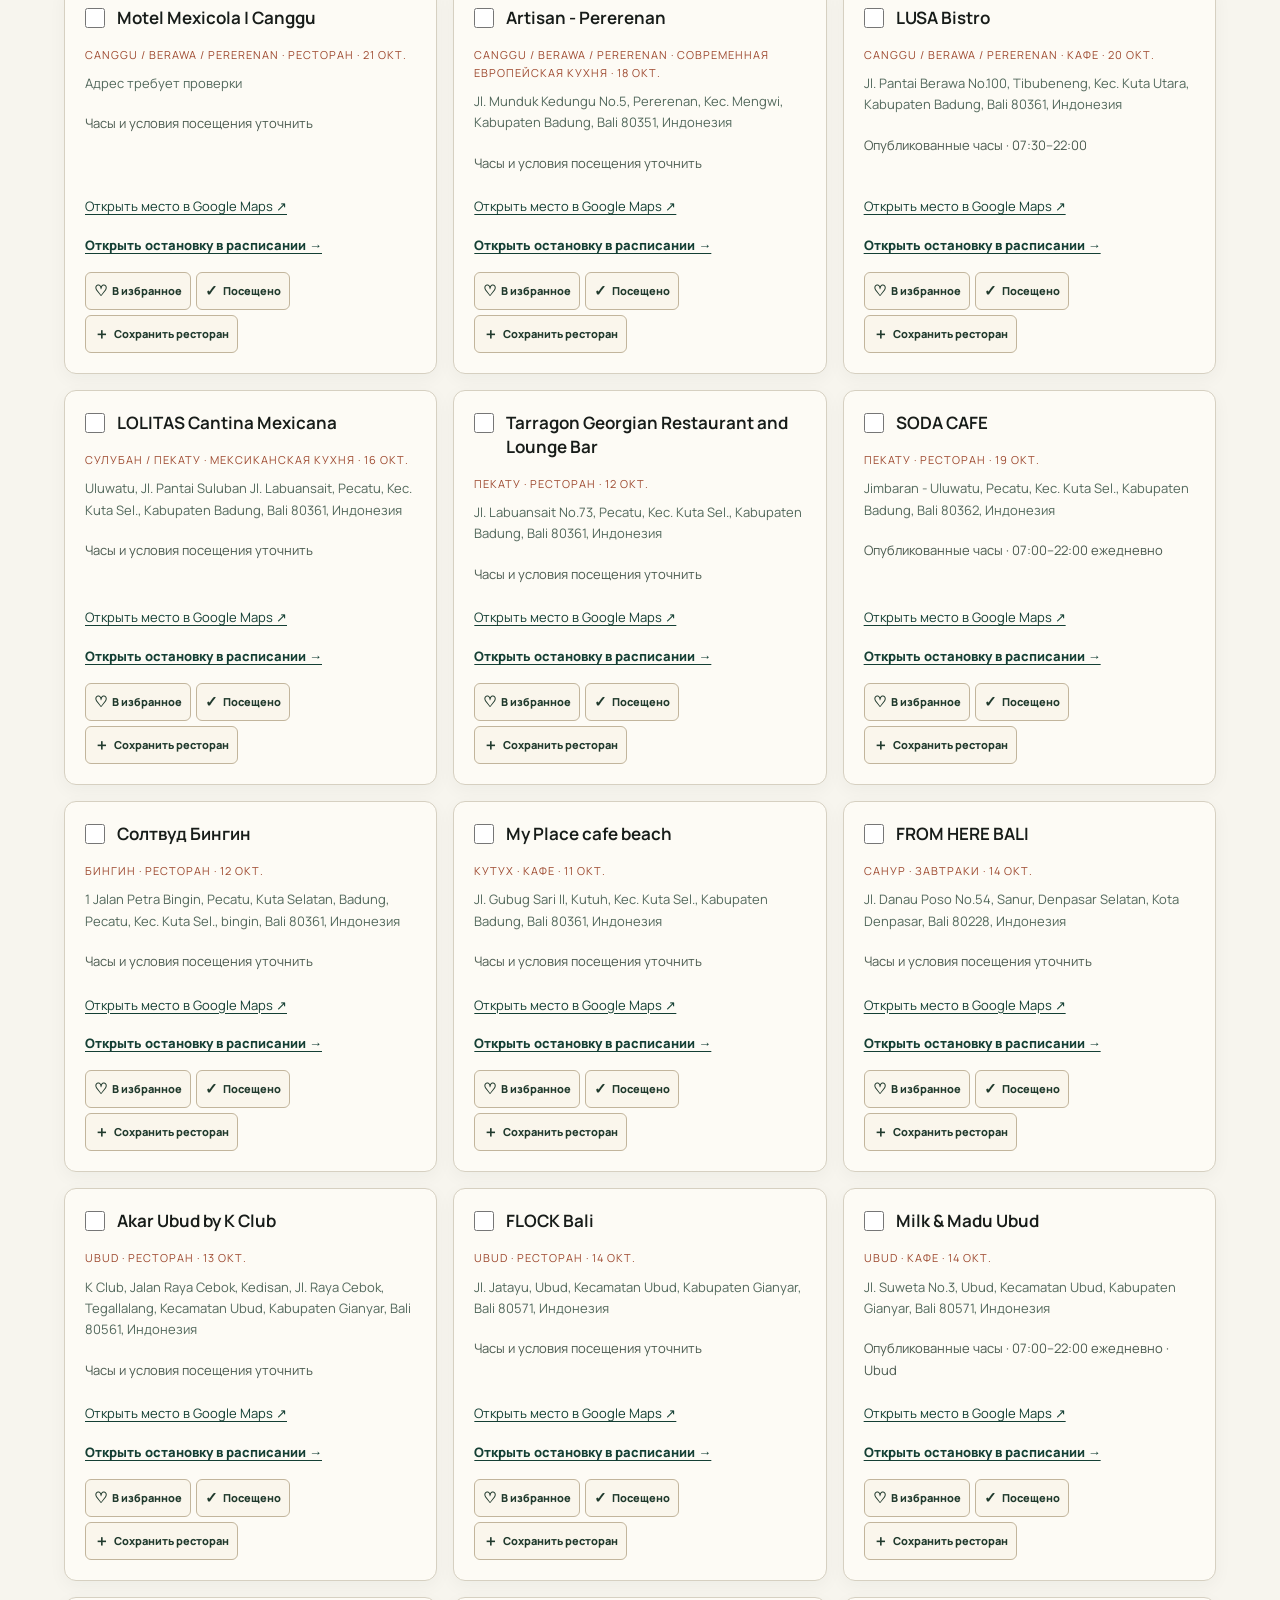
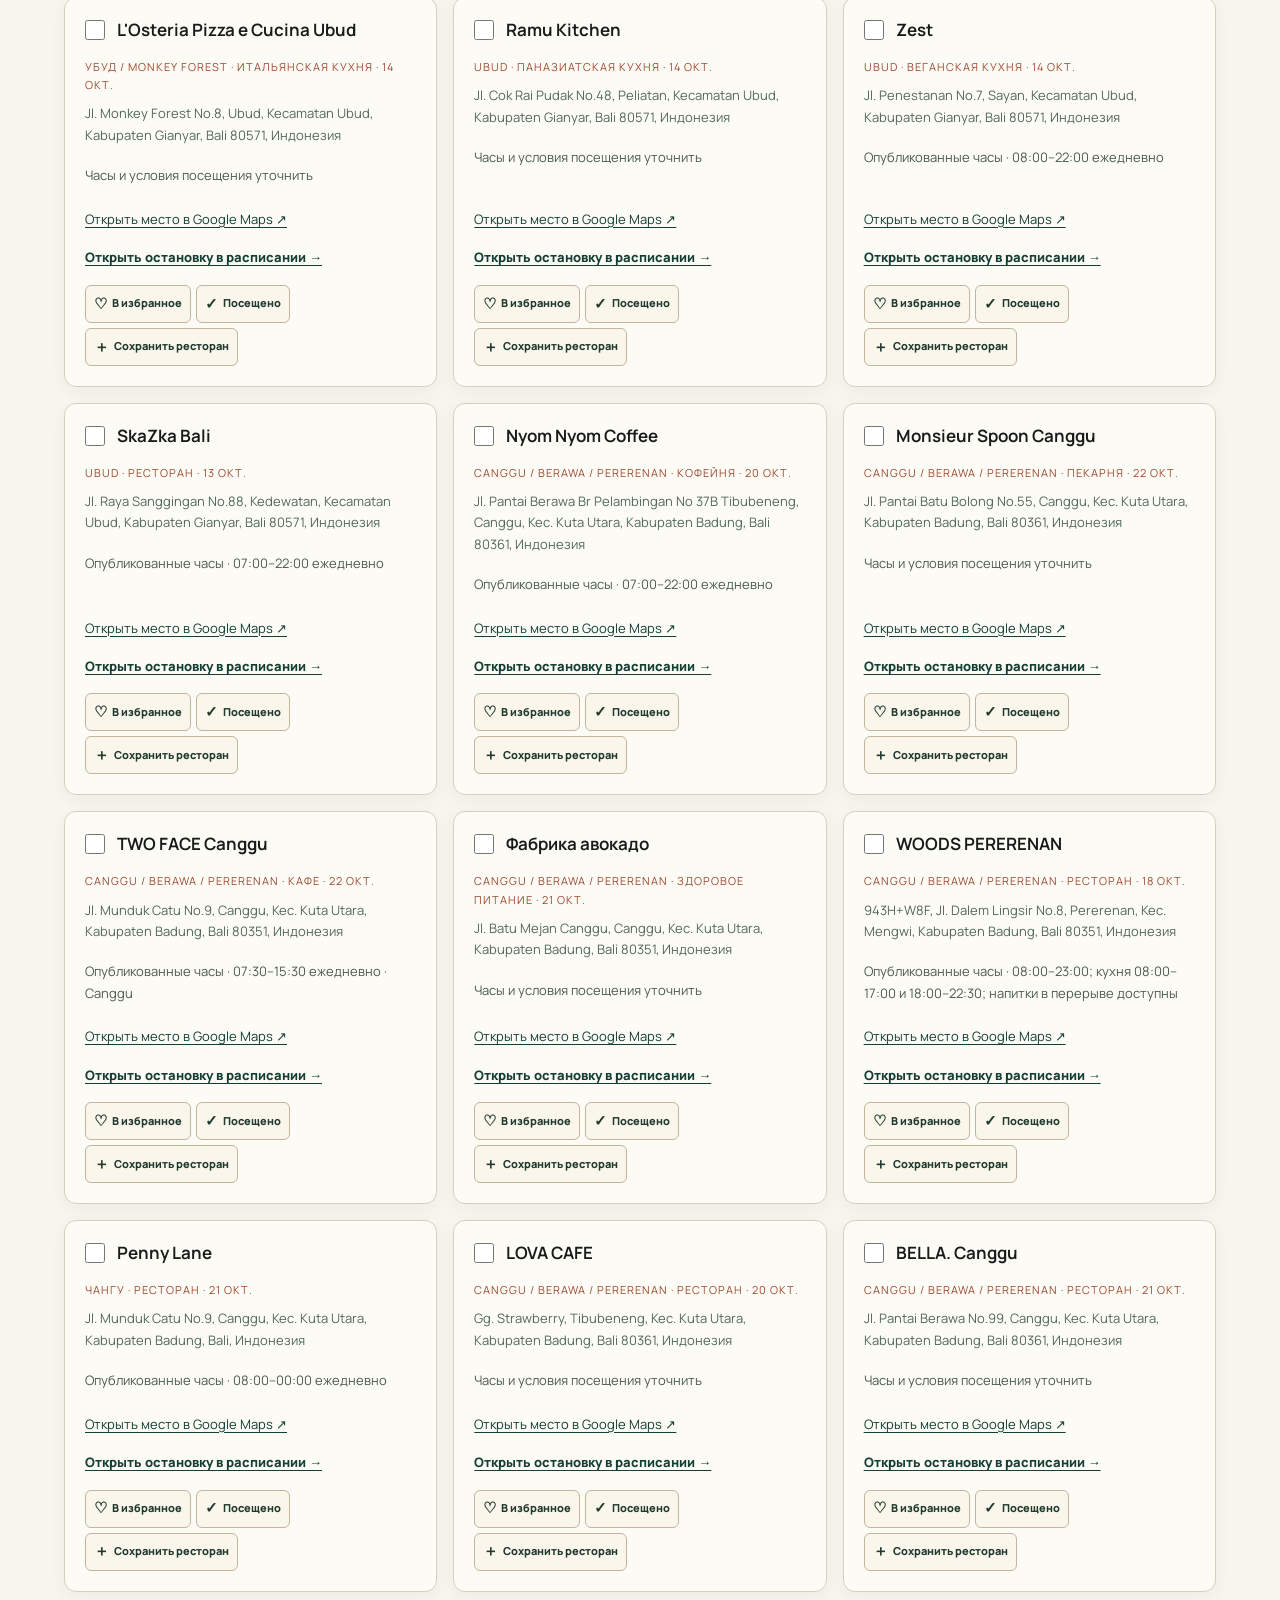
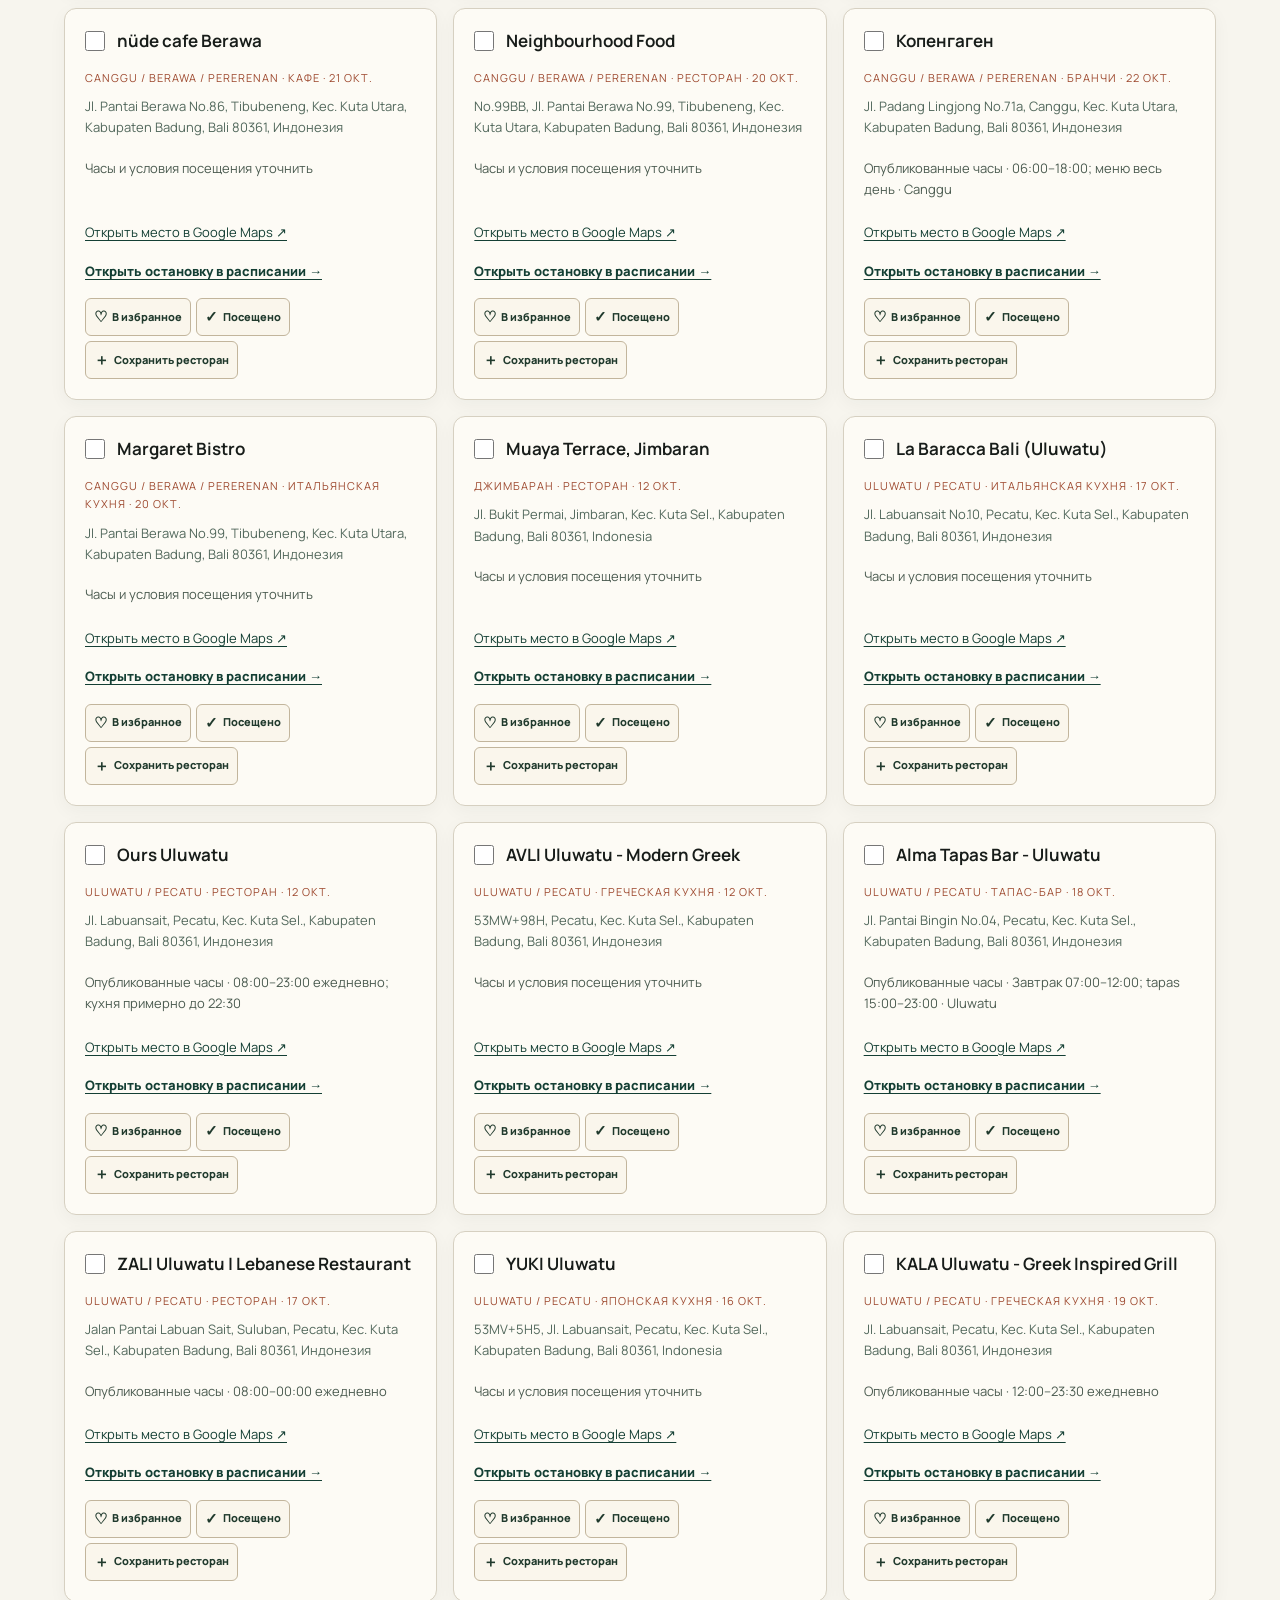
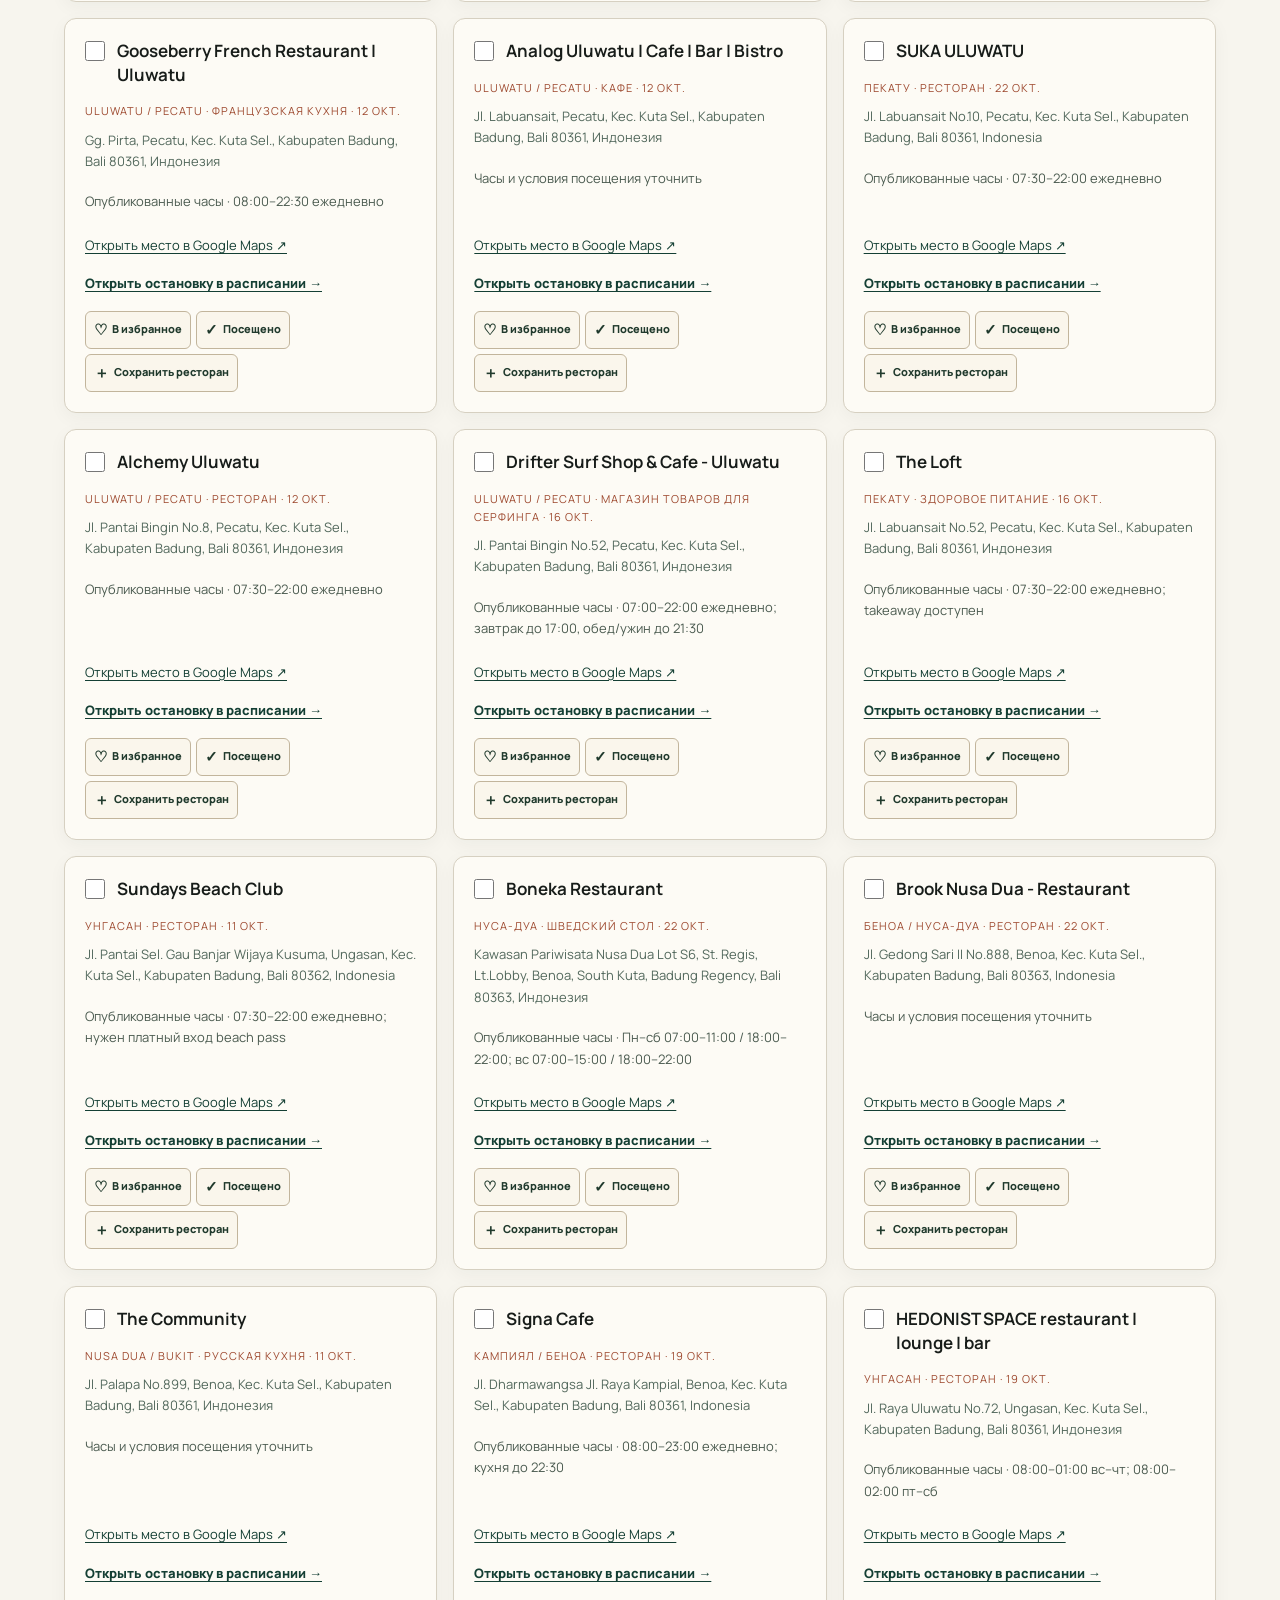
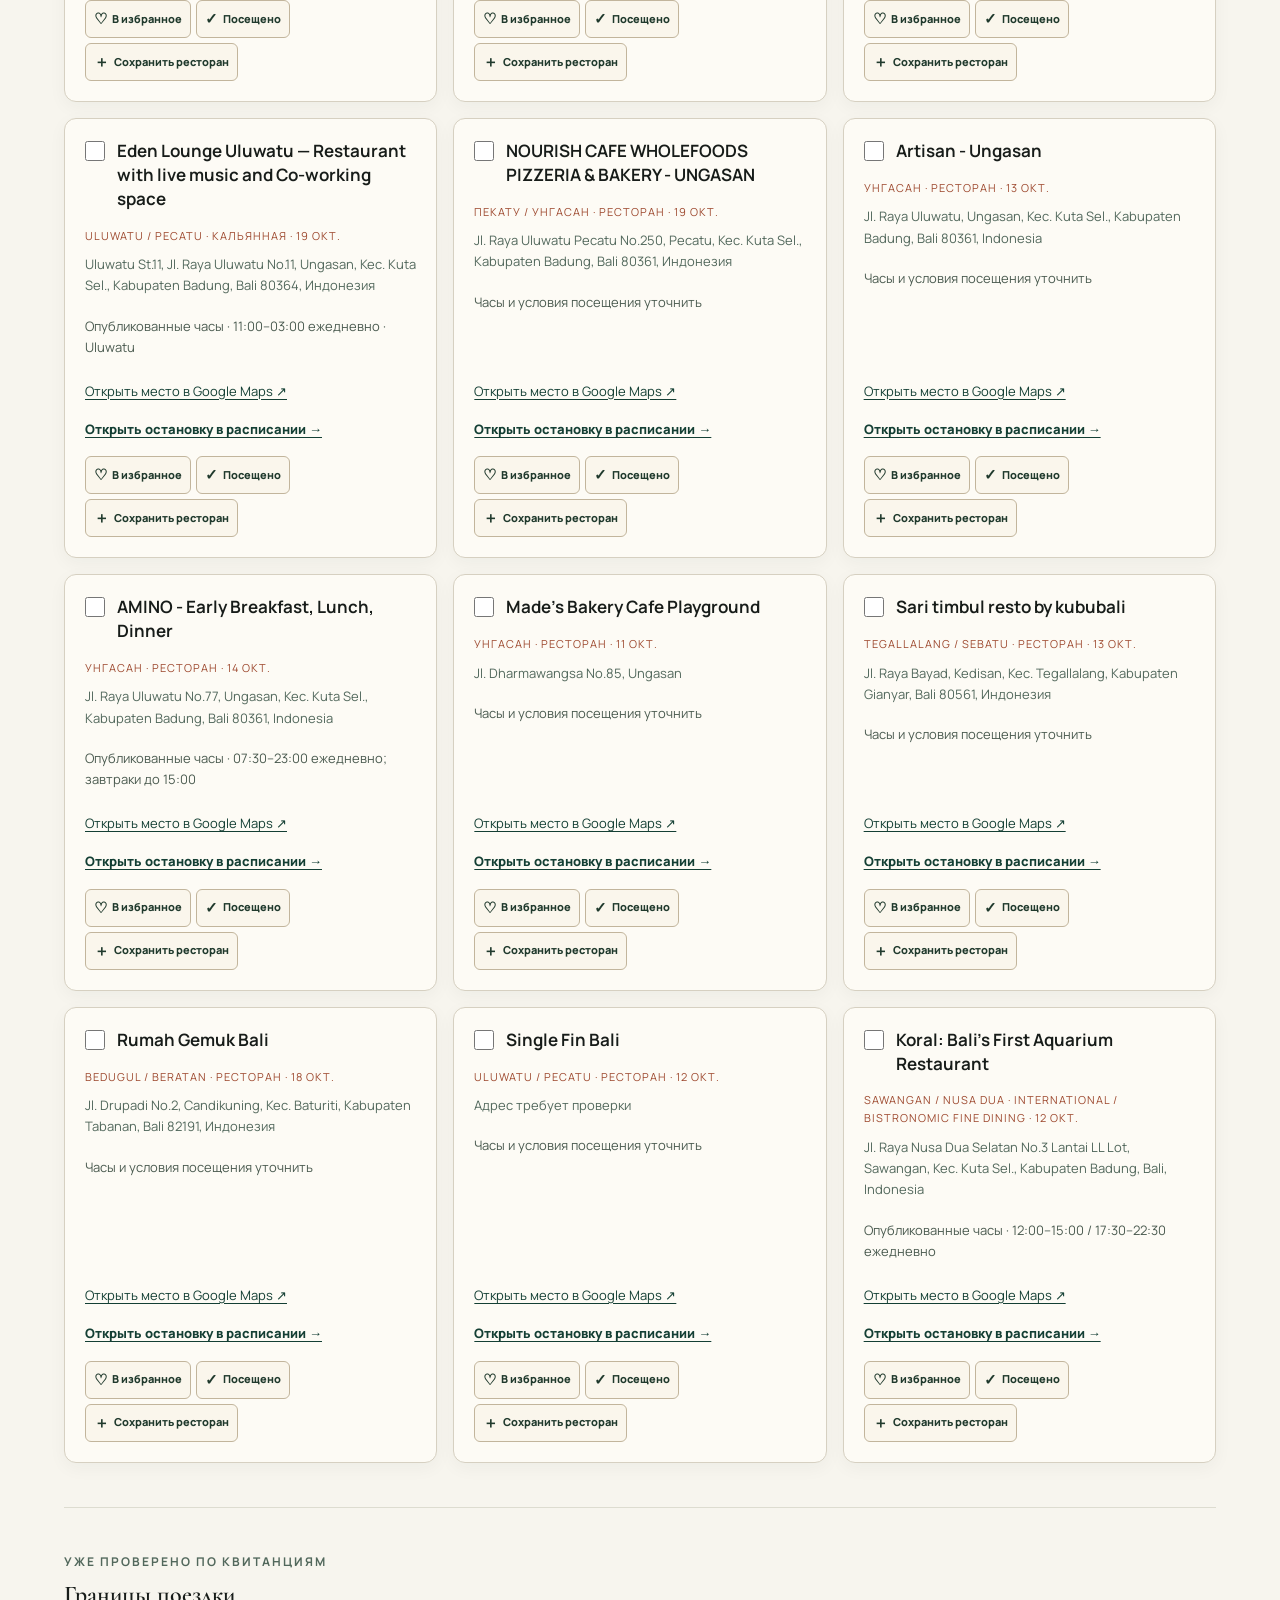
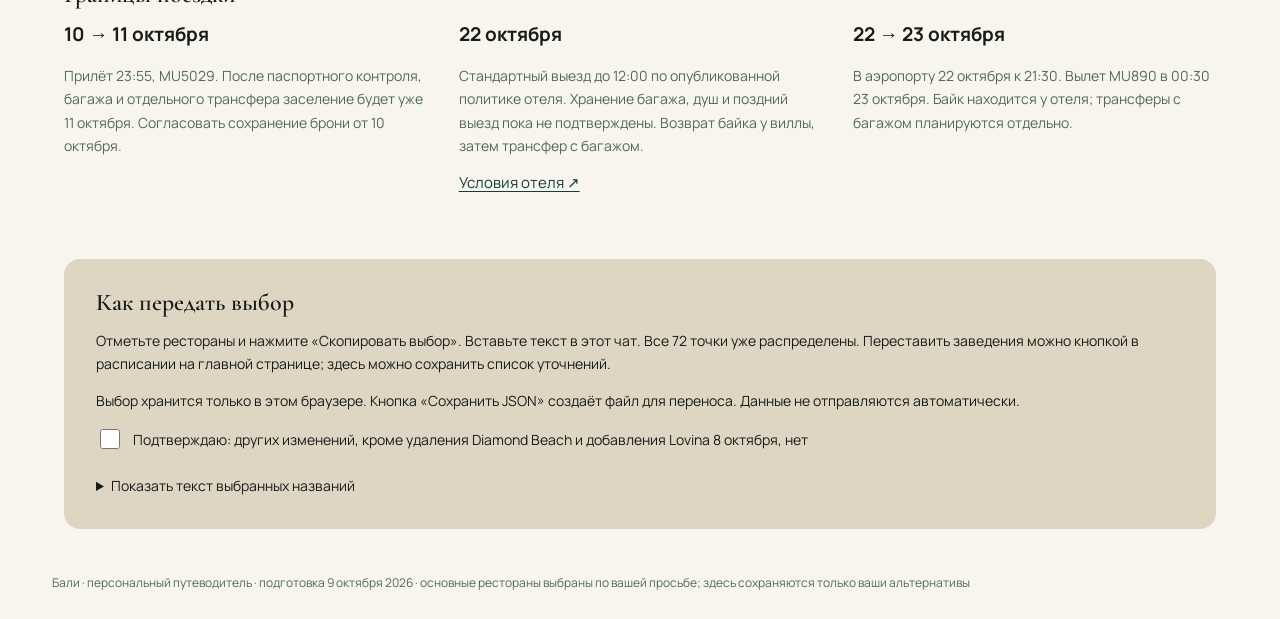
==== commit c943f95b: "Localize the Bali travel guide into Russian" ====
--- a/restaurants.html
+++ b/restaurants.html
@@ -1,6 +1,6 @@
 <!doctype html>
-<html lang="ru"><head><meta charset="utf-8"><meta name="viewport" content="width=device-width,initial-scale=1,viewport-fit=cover"><title>Бали · личный выбор ресторанов</title><link rel="stylesheet" href="style.css"><link rel="stylesheet" href="editorial.css?v=journal3"><link rel="icon" href="data:image/svg+xml,%3Csvg xmlns='http://www.w3.org/2000/svg' viewBox='0 0 32 32'%3E%3Crect width='32' height='32' rx='8' fill='%23234f45'/%3E%3Cpath d='M8 24L17 6L25 24Z' fill='%23ede9dd'/%3E%3C/svg%3E"><link rel="stylesheet" href="assets/fonts/fonts.css"><link rel="stylesheet" href="experience.css?v=audit1"><script src="selection.js?v=experience3" defer></script><link rel="stylesheet" href="beyond-passport.css?v=beyond1"><script src="beyond-passport.js?v=beyond1" defer></script><link rel="stylesheet" href="beyond-catalog-map.css?v=beyond1"><script src="beyond-catalog-map.js?v=beyond1" defer></script></head>
-<body class="catalog catalog-experience"><header><a class="brand exp-brand" href="index.html">BALI <span>BY SK</span></a><a href="index.html#days">← Вернуться к дням</a></header>
+<html lang="ru"><head><meta charset="utf-8"><meta name="viewport" content="width=device-width,initial-scale=1,viewport-fit=cover"><title>Бали · личный выбор ресторанов</title><link rel="stylesheet" href="style.css"><link rel="stylesheet" href="editorial.css?v=journal3"><link rel="icon" href="data:image/svg+xml,%3Csvg xmlns='http://www.w3.org/2000/svg' viewBox='0 0 32 32'%3E%3Crect width='32' height='32' rx='8' fill='%23234f45'/%3E%3Cpath d='M8 24L17 6L25 24Z' fill='%23ede9dd'/%3E%3C/svg%3E"><link rel="stylesheet" href="assets/fonts/fonts.css"><link rel="stylesheet" href="experience.css?v=audit1"><script src="selection.js?v=experience3" defer></script><link rel="stylesheet" href="beyond-passport.css?v=beyond1"><script src="beyond-passport.js?v=ru1" defer></script><link rel="stylesheet" href="beyond-catalog-map.css?v=beyond1"><script src="beyond-catalog-map.js?v=beyond1" defer></script></head>
+<body class="catalog catalog-experience"><header><a class="brand exp-brand" href="index.html">БАЛИ <span>ОТ SK</span></a><a href="index.html#days">← Вернуться к дням</a></header>
 <main>
 <section class="hero">
   <div><p class="eyebrow">11–22 ОКТЯБРЯ 2026</p><h1>Где поесть<br> на Бали</h1><p class="intro">Найдите заведение по названию или району и сохраните свой список.</p></div>
@@ -13,7 +13,7 @@
 <label>Категория<select id="filterType"><option value="">Все категории</option></select></label><label class="selected-filter"><input type="checkbox" id="onlySelected"> Только выбранные</label></section>
 <div class="selection-bar"><div><strong id="selectedCount">Выбрано 0 / 72</strong><span id="selectionHint">Добавьте рестораны для вашего маршрута</span></div><div class="actions"><button id="copy">Скопировать выбор</button><button id="download" class="secondary">Сохранить JSON</button></div><span id="message" role="status" aria-live="polite"></span></div>
 <p id="resultCount" class="muted" aria-live="polite">Загружаем полный реестр…</p><div id="error" role="alert" hidden></div><section id="cards" class="cards" aria-label="Места из списков"></section>
-<section class="logistics"><p class="eyebrow">УЖЕ ПРОВЕРЕНО ПО КВИТАНЦИЯМ</p><h2>Границы поездки</h2><div class="facts"><article><h3>10 → 11 октября</h3><p>Прилёт 23:55, MU5029. После паспортного контроля, багажа и отдельного трансфера заселение будет уже 11 октября. Согласовать сохранение брони от 10 октября.</p></article><article><h3>22 октября</h3><p>Стандартный checkout до 12:00 по опубликованной политике отеля. Хранение багажа, душ и поздний выезд пока не подтверждены. Возврат байка у виллы, затем трансфер с багажом.</p><a href="https://www.booking.com/hotel/id/nusa-dua-retreat-boutique-villas.html" target="_blank" rel="noopener">Условия отеля ↗</a></article><article><h3>22 → 23 октября</h3><p>В аэропорту 22 октября к 21:30. Вылет MU890 в 00:30 23 октября. Байк находится у отеля; трансферы с багажом планируются отдельно.</p></article></div></section>
+<section class="logistics"><p class="eyebrow">УЖЕ ПРОВЕРЕНО ПО КВИТАНЦИЯМ</p><h2>Границы поездки</h2><div class="facts"><article><h3>10 → 11 октября</h3><p>Прилёт 23:55, MU5029. После паспортного контроля, багажа и отдельного трансфера заселение будет уже 11 октября. Согласовать сохранение брони от 10 октября.</p></article><article><h3>22 октября</h3><p>Стандартный выезд до 12:00 по опубликованной политике отеля. Хранение багажа, душ и поздний выезд пока не подтверждены. Возврат байка у виллы, затем трансфер с багажом.</p><a href="https://www.booking.com/hotel/id/nusa-dua-retreat-boutique-villas.html" target="_blank" rel="noopener">Условия отеля ↗</a></article><article><h3>22 → 23 октября</h3><p>В аэропорту 22 октября к 21:30. Вылет MU890 в 00:30 23 октября. Байк находится у отеля; трансферы с багажом планируются отдельно.</p></article></div></section>
 <section class="handoff"><h2>Как передать выбор</h2><p>Отметьте рестораны и нажмите «Скопировать выбор». Вставьте текст в этот чат. Все 72 точки уже распределены. Переставить заведения можно кнопкой в расписании на главной странице; здесь можно сохранить список уточнений.</p><p>Выбор хранится только в этом браузере. Кнопка «Сохранить JSON» создаёт файл для переноса. Данные не отправляются автоматически.</p><label class="confirmation"><input type="checkbox" id="unchanged"> Подтверждаю: других изменений, кроме удаления Diamond Beach и добавления Lovina 8 октября, нет</label><details><summary>Показать текст выбранных названий</summary><textarea id="selectionText" readonly aria-label="Текст для передачи в чат"></textarea></details></section></main>
 <footer>Бали · персональный путеводитель · подготовка 9 октября 2026 · основные рестораны выбраны по вашей просьбе; здесь сохраняются только ваши альтернативы</footer>
 </body></html>
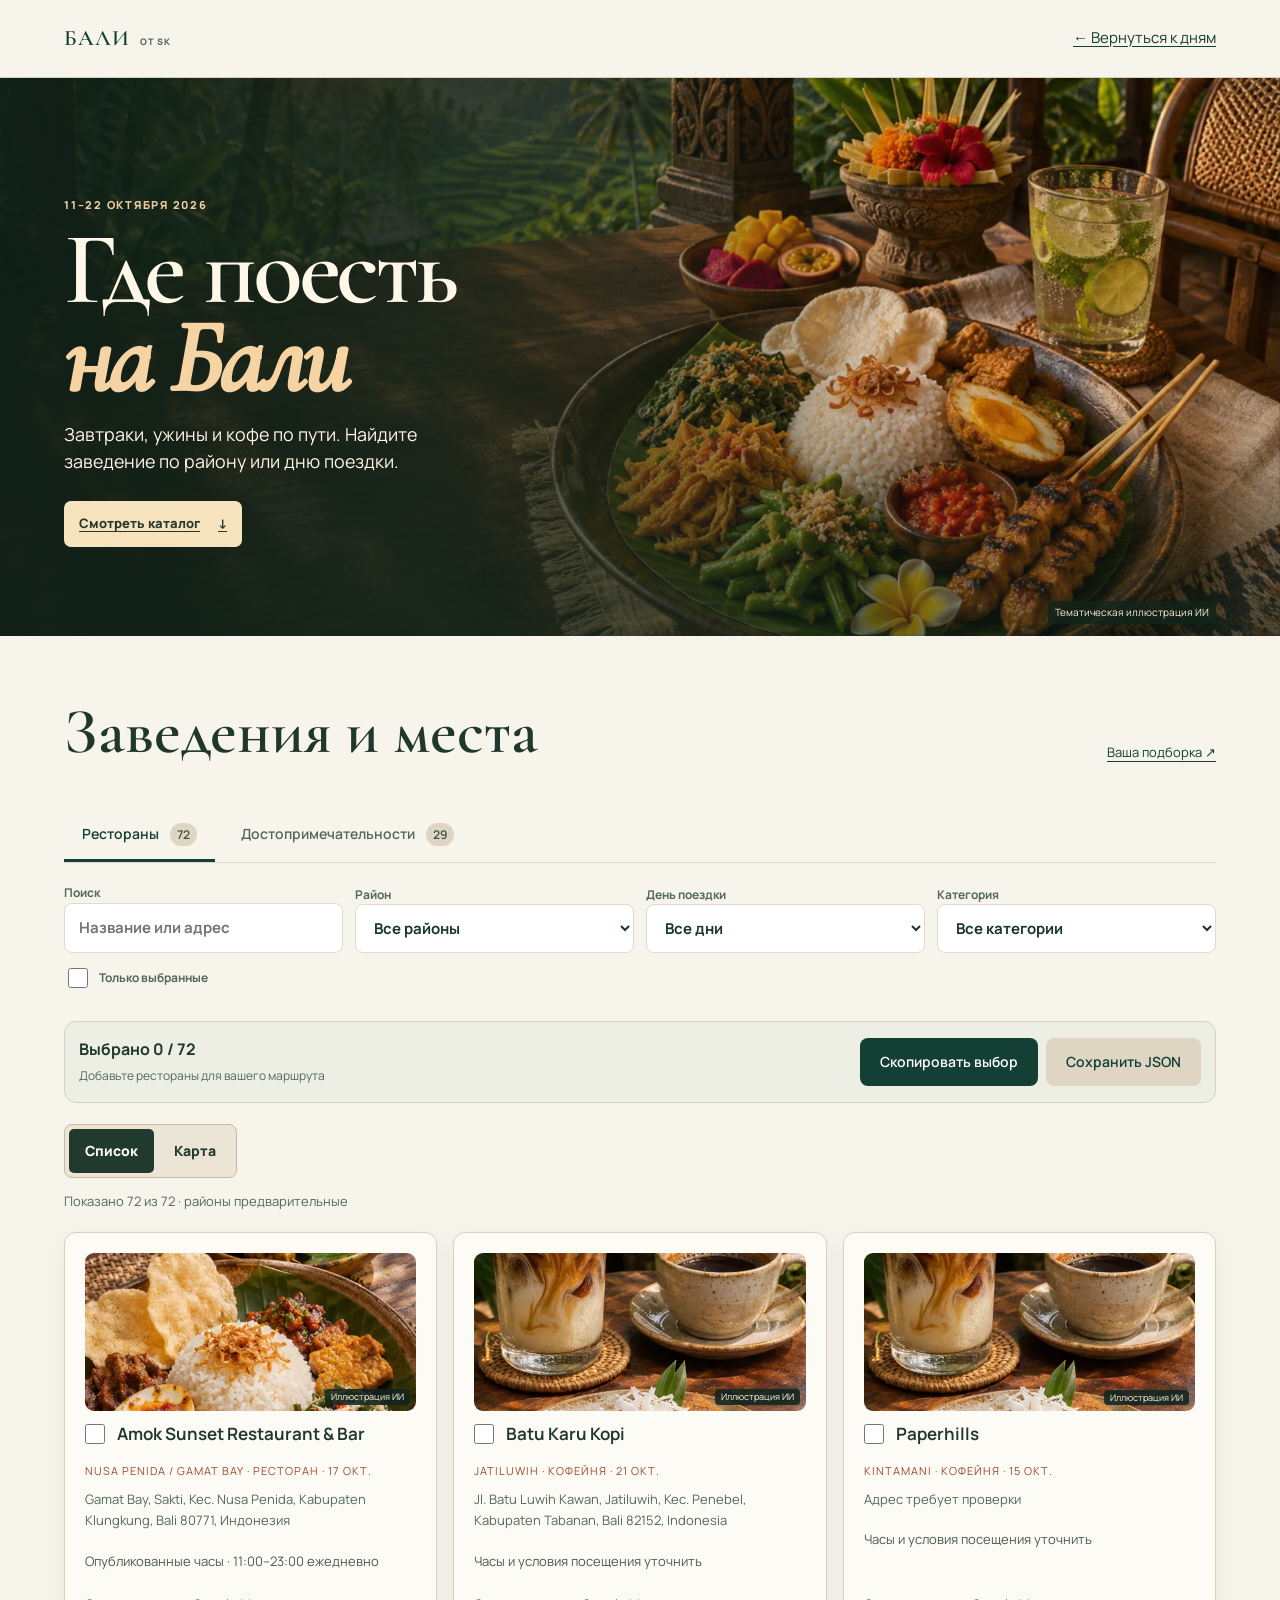
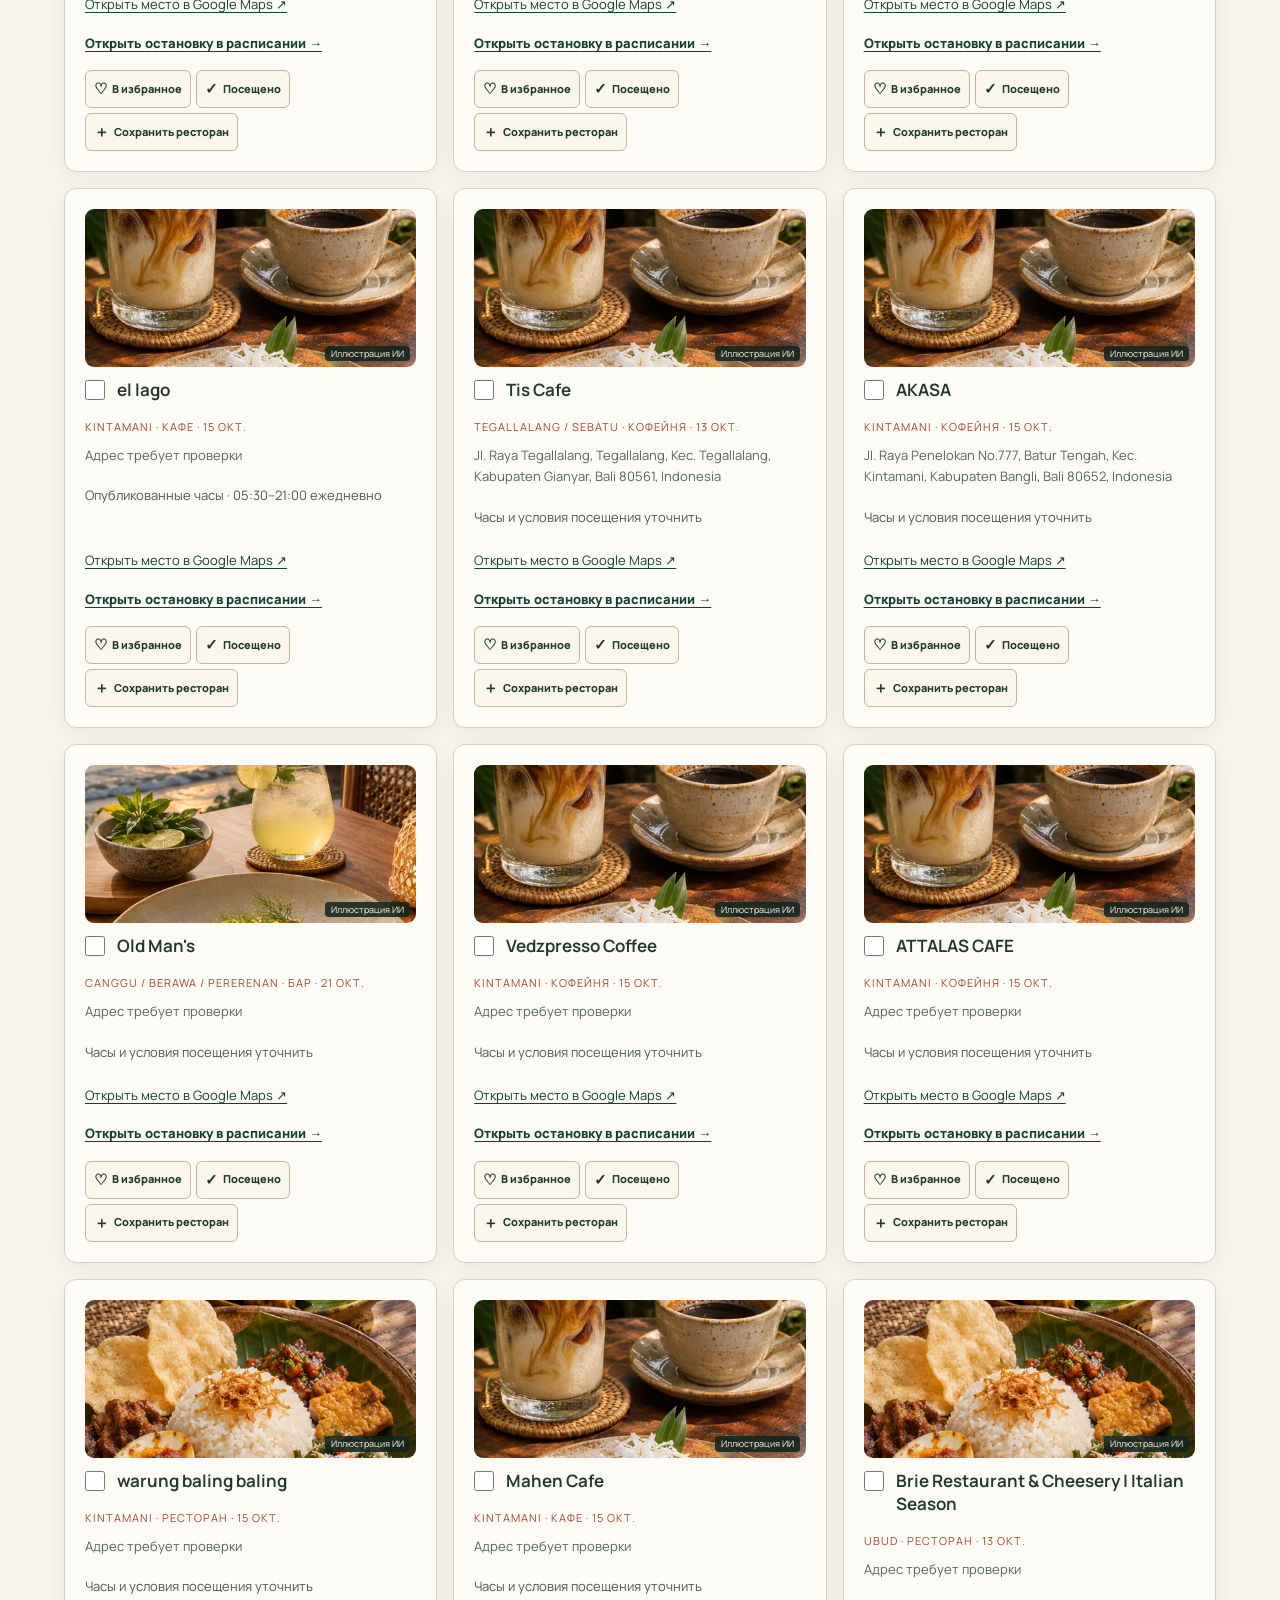
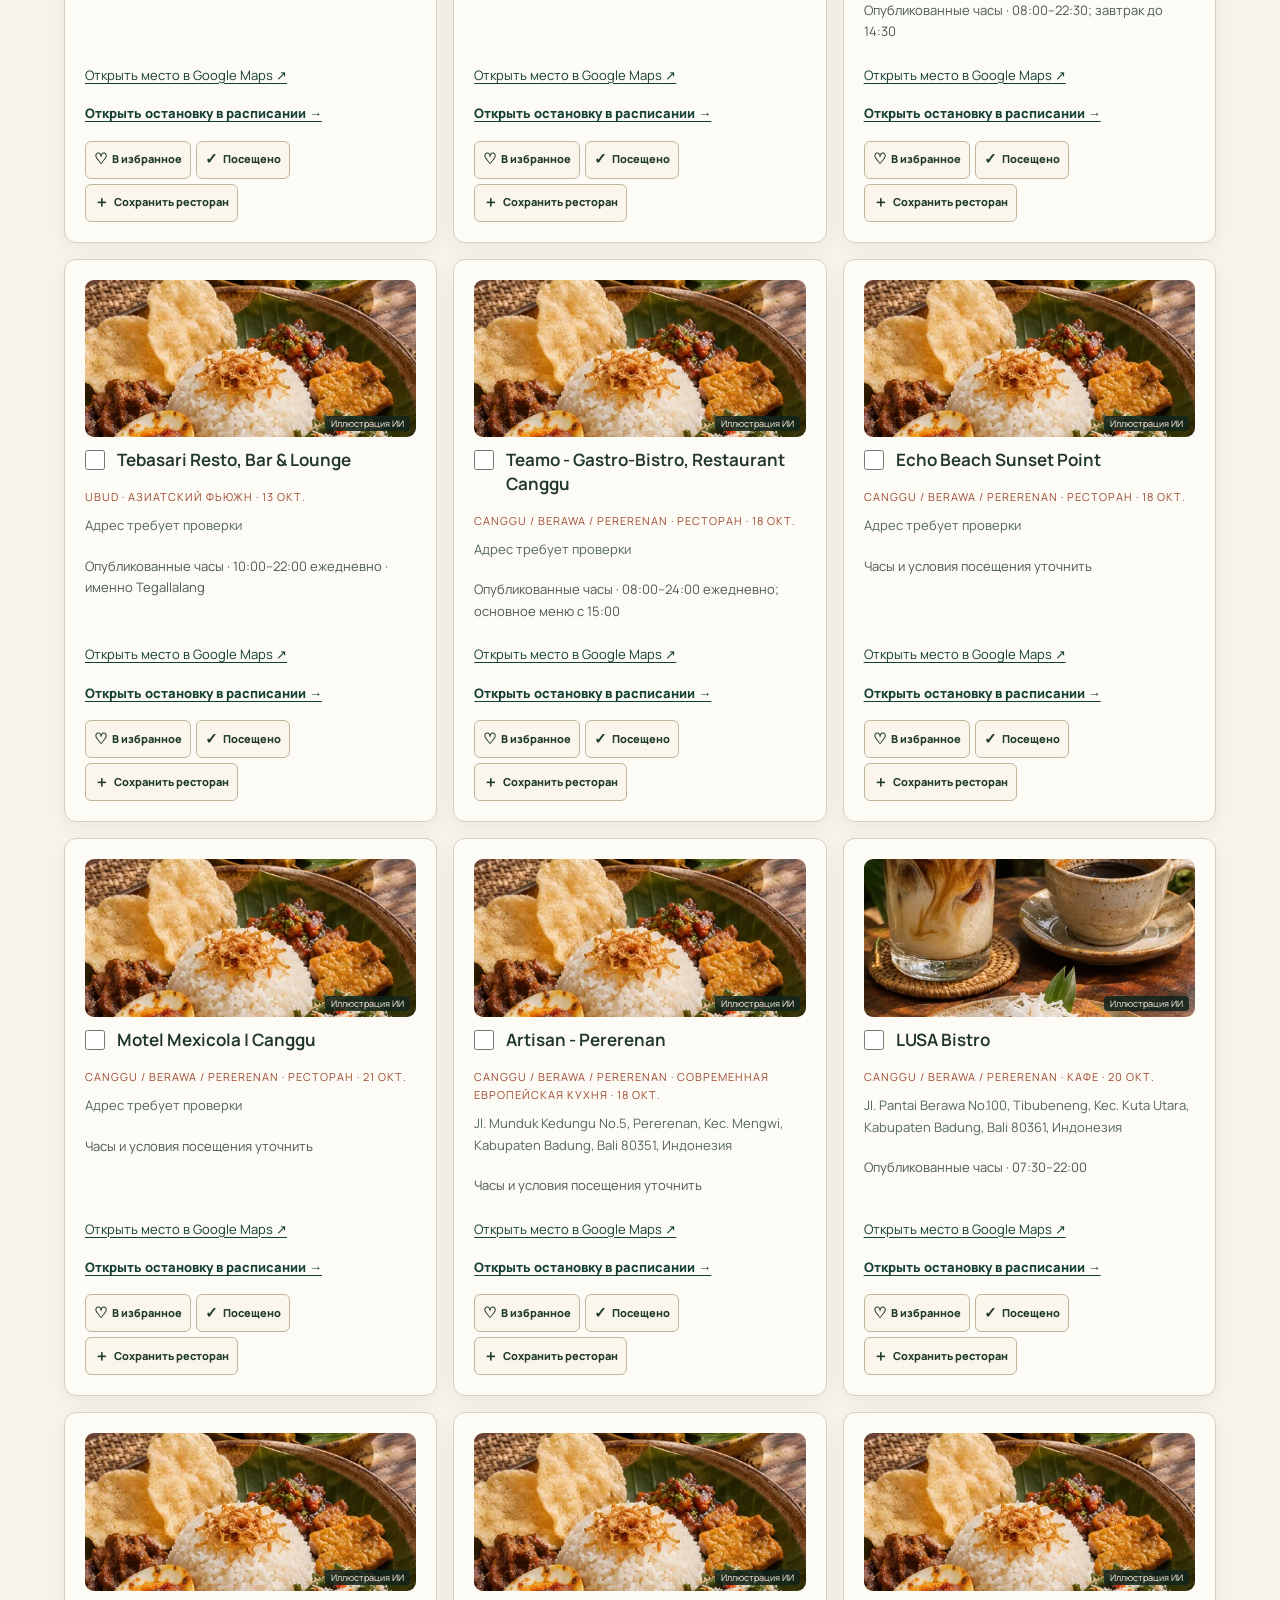
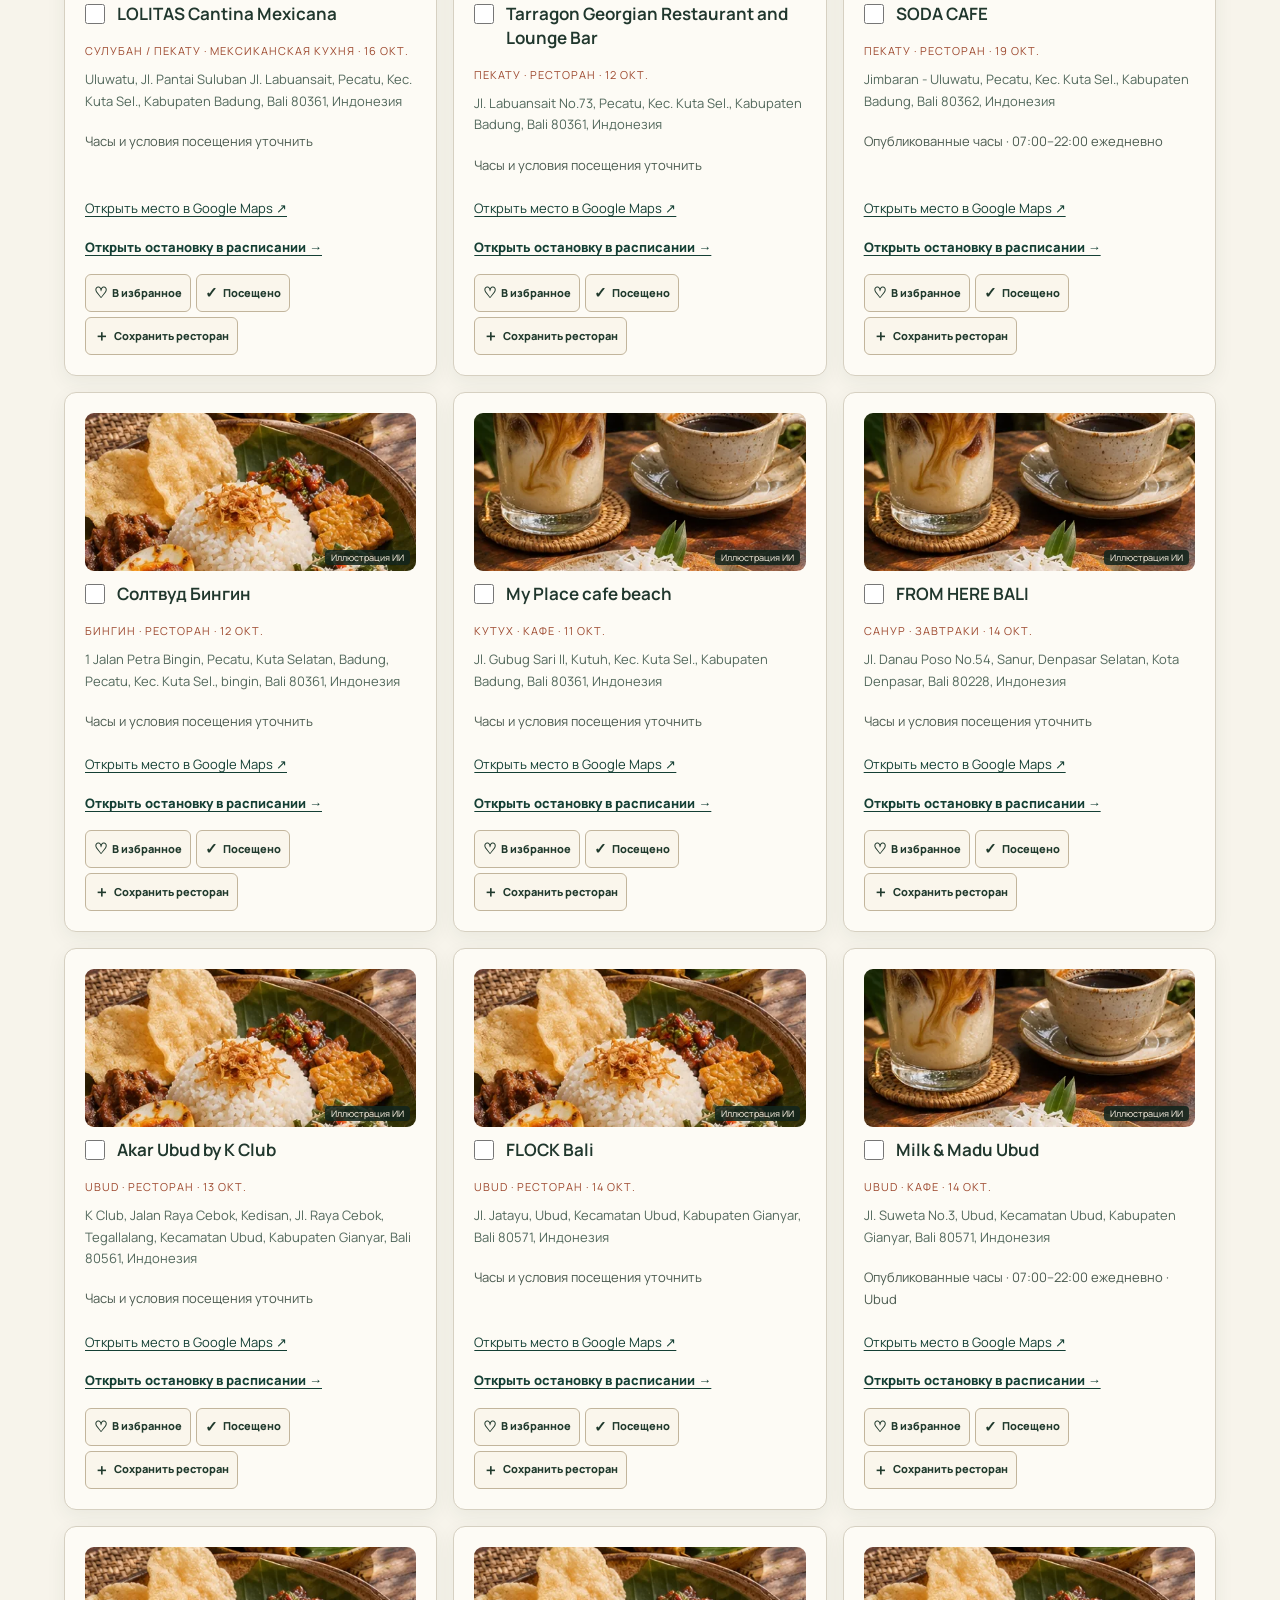
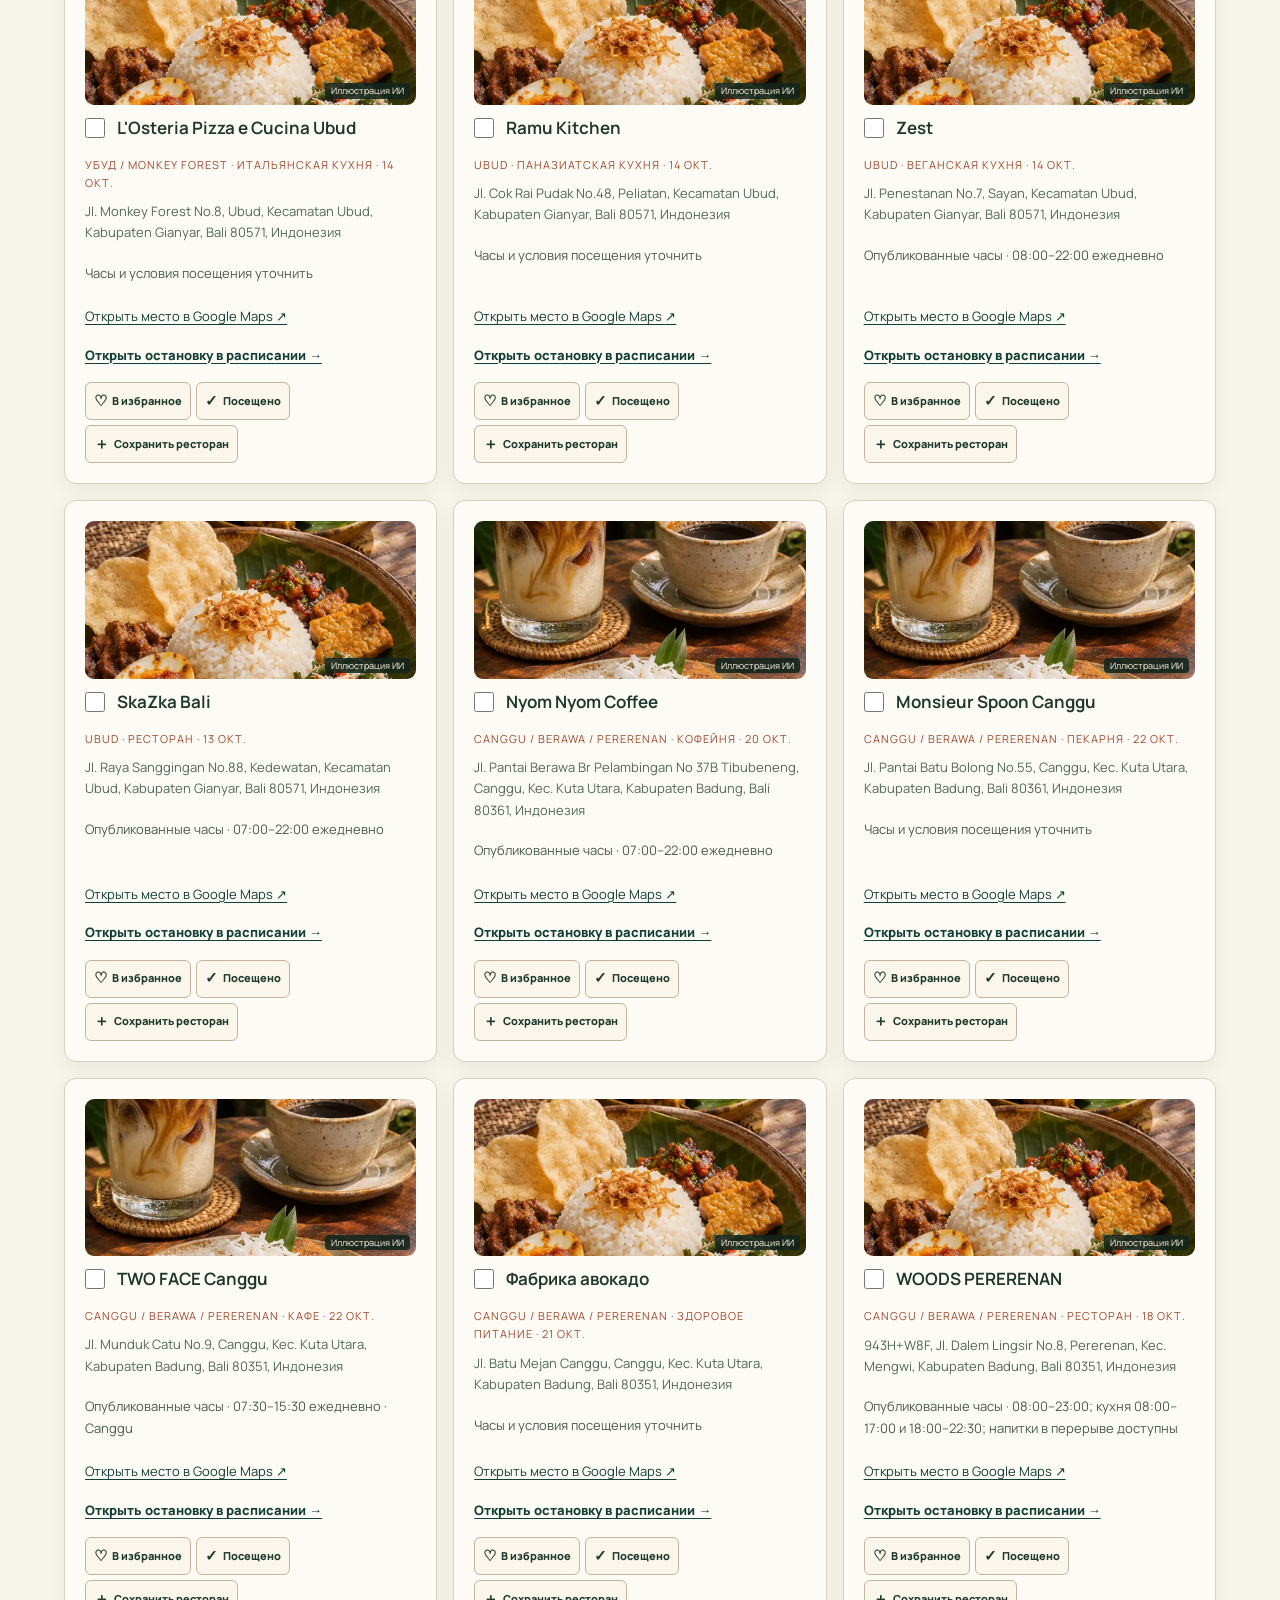
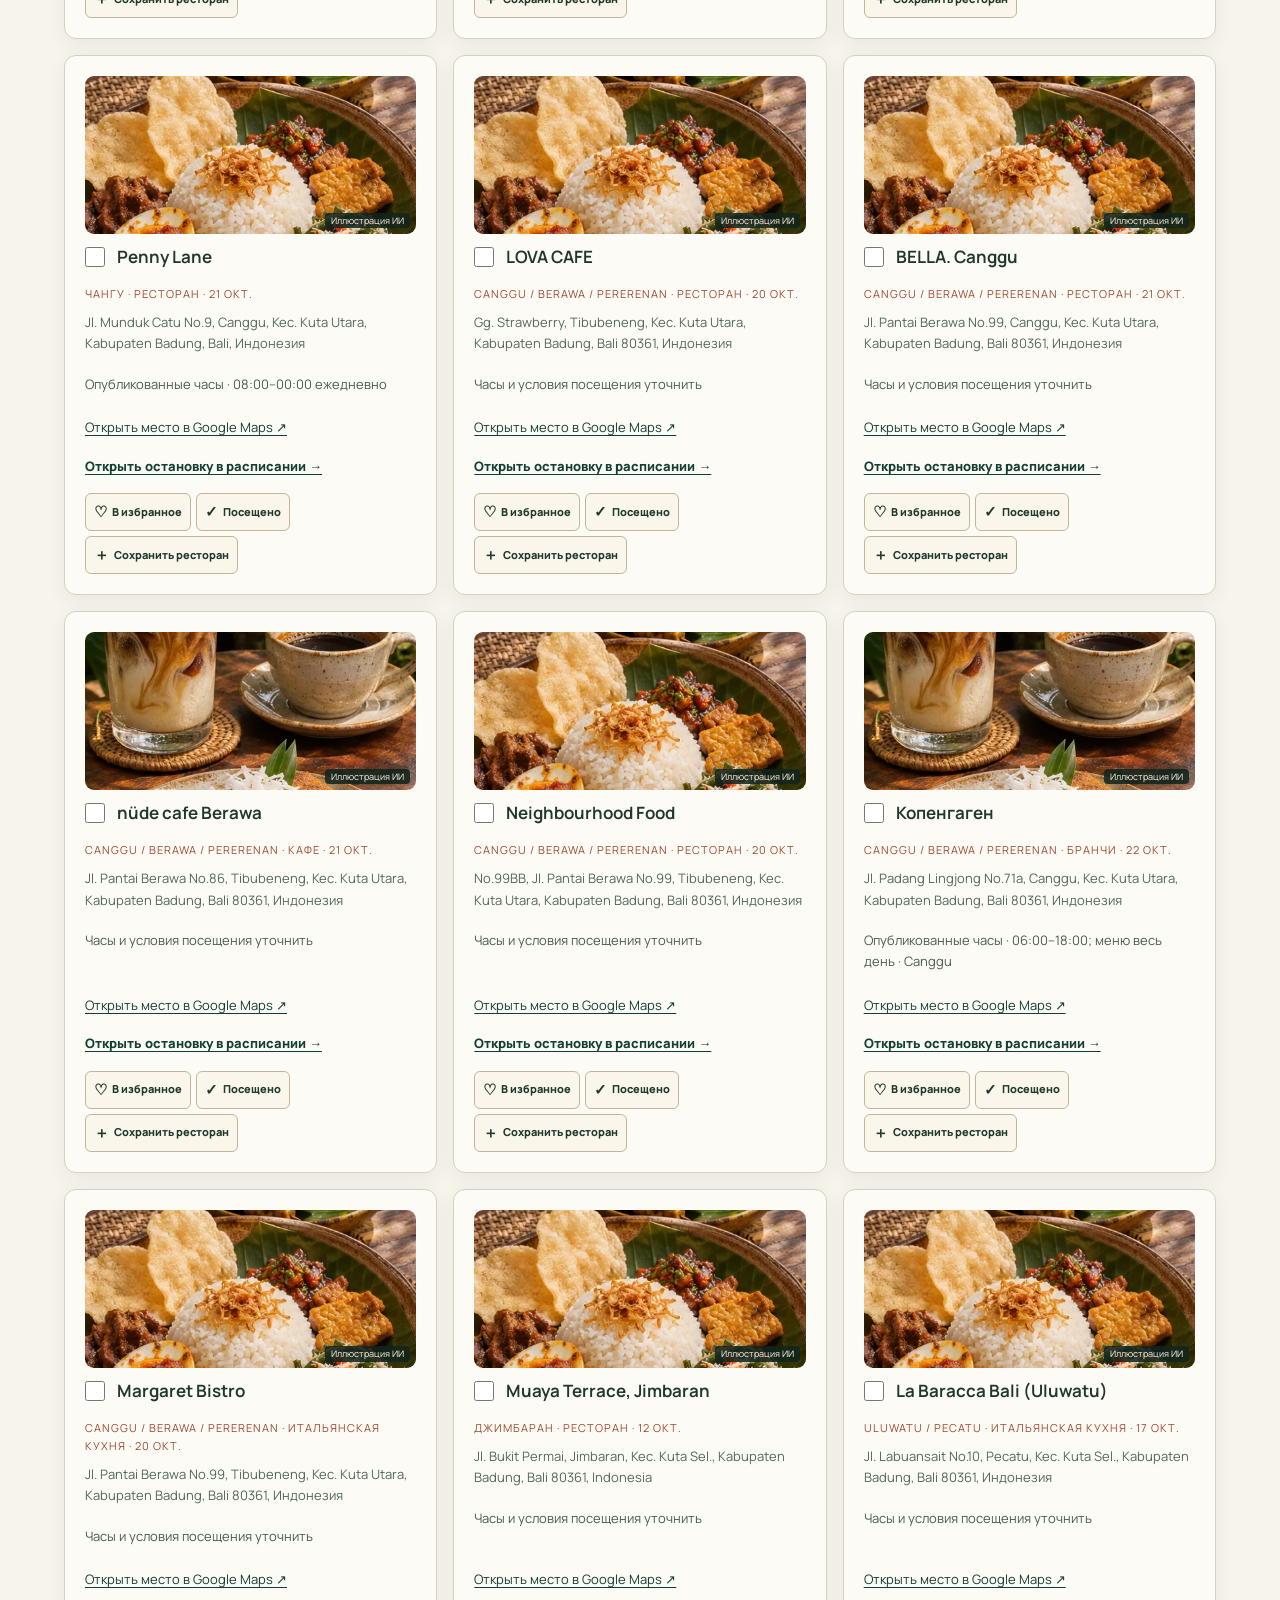
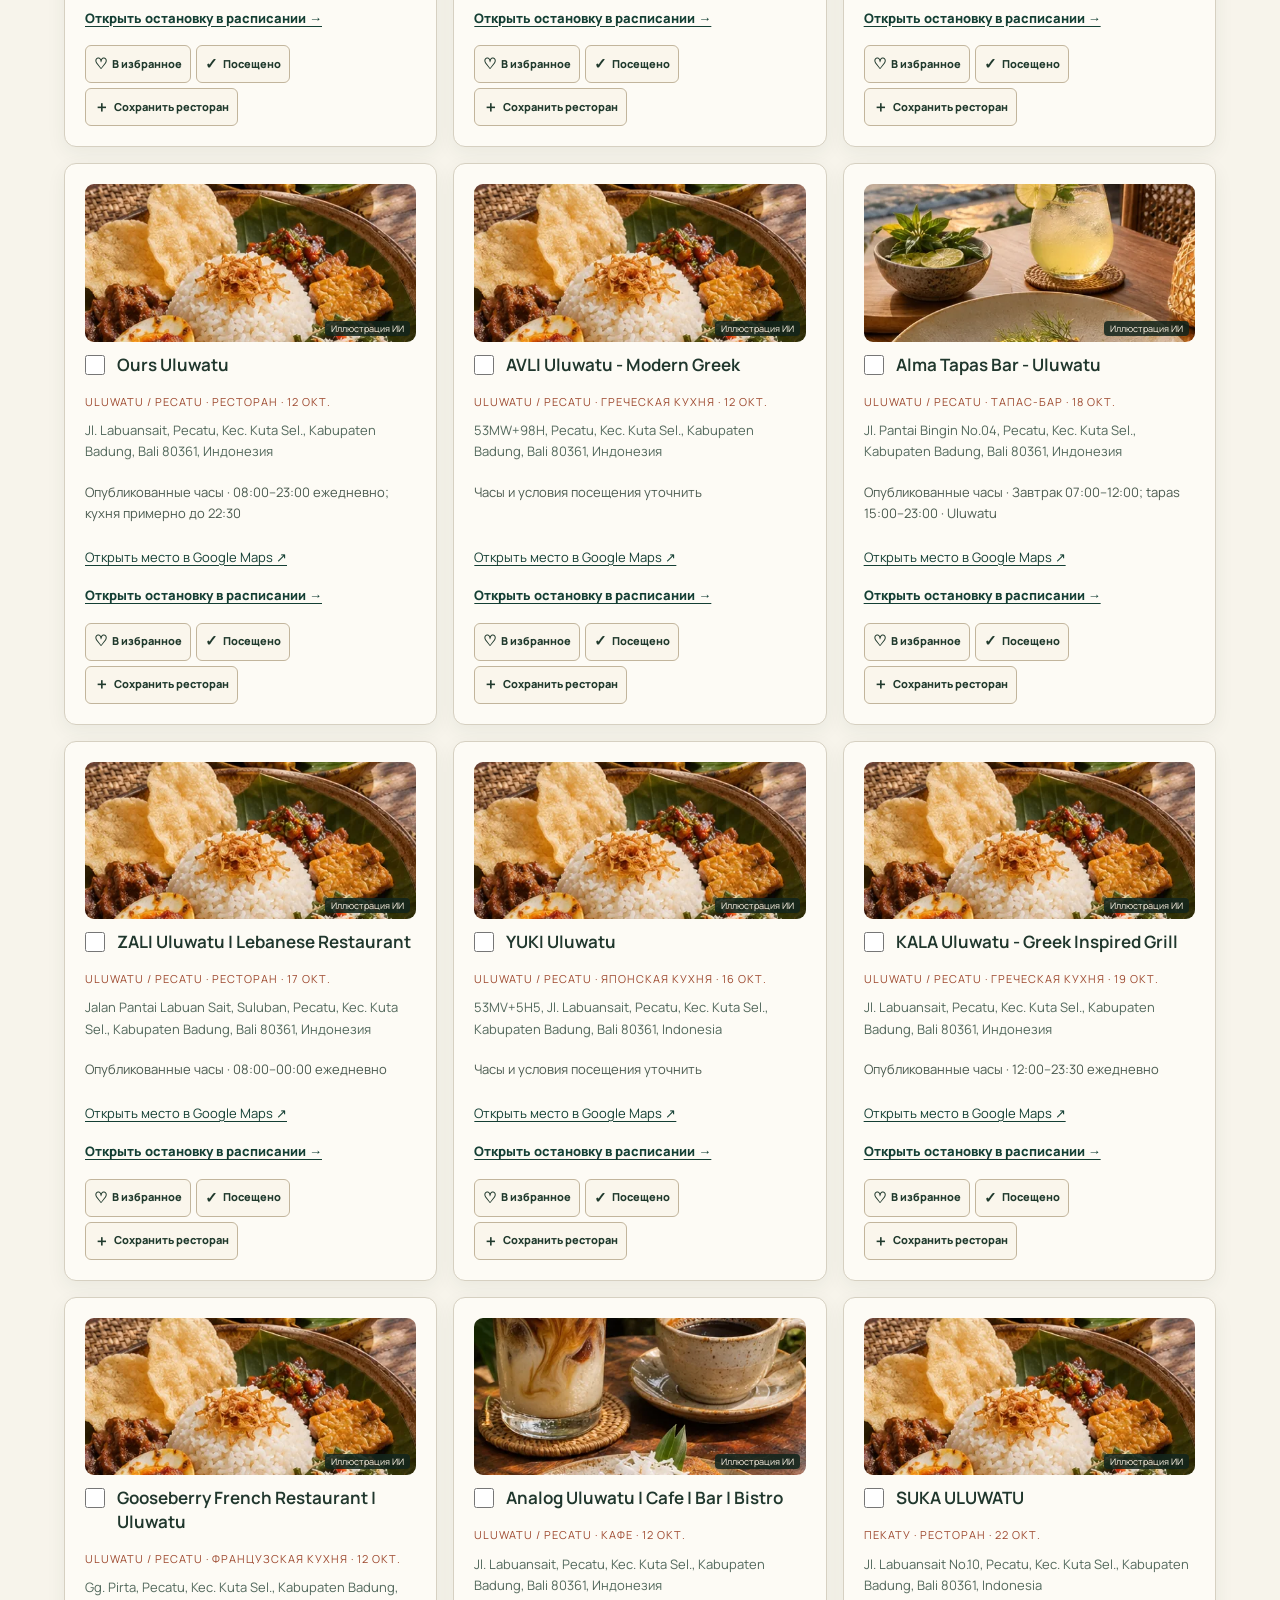
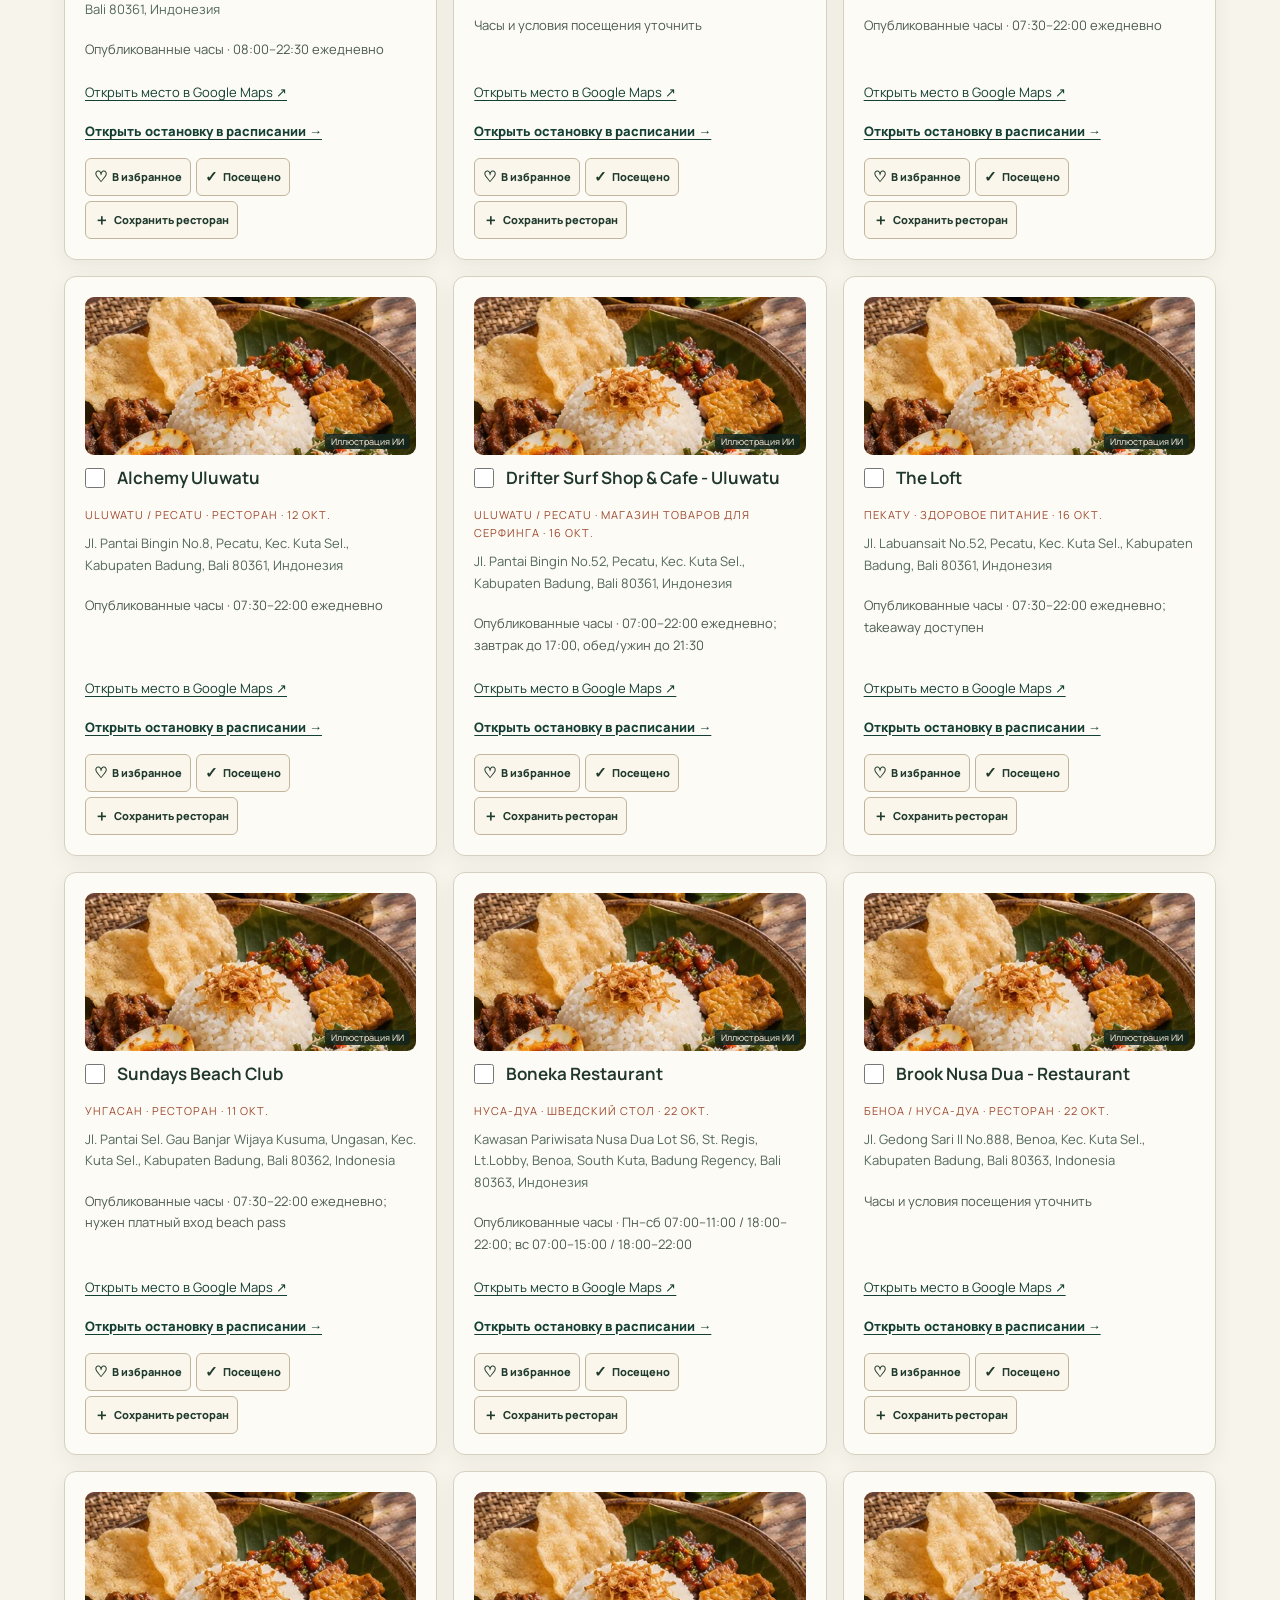
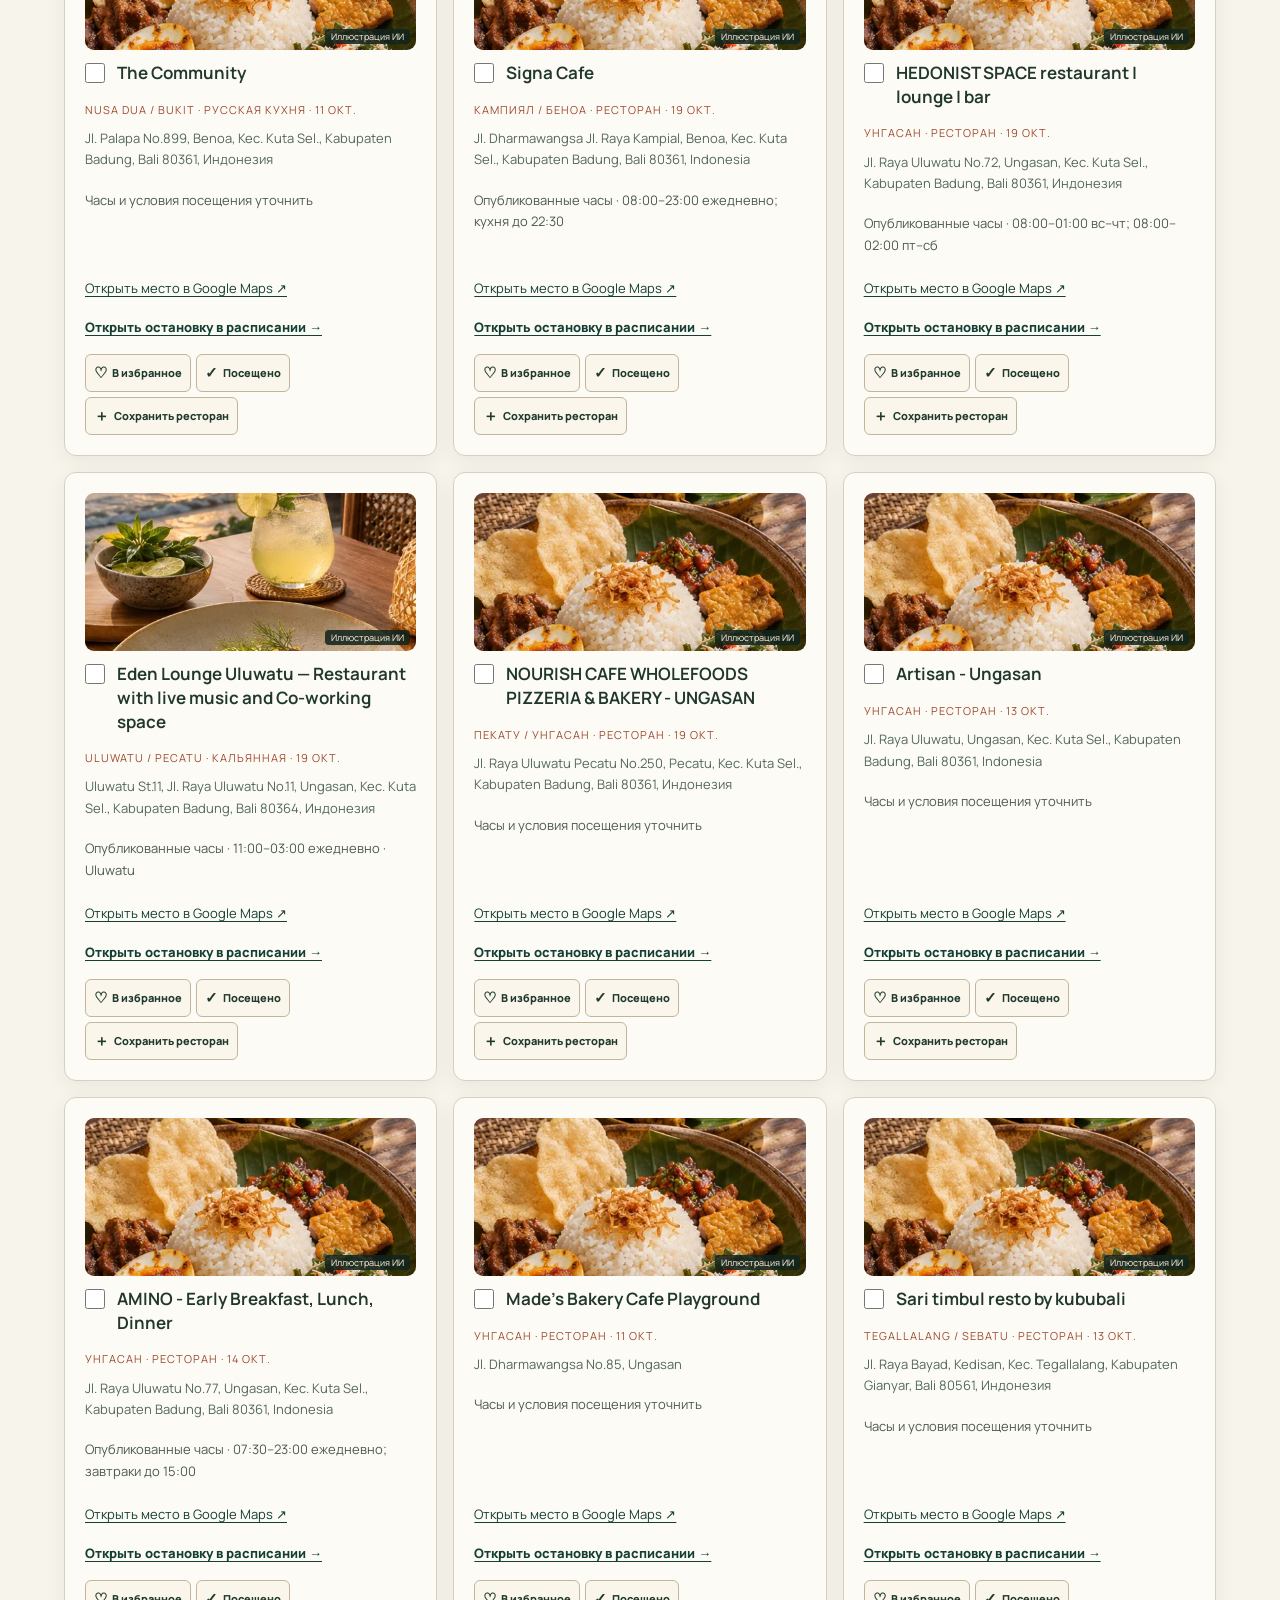
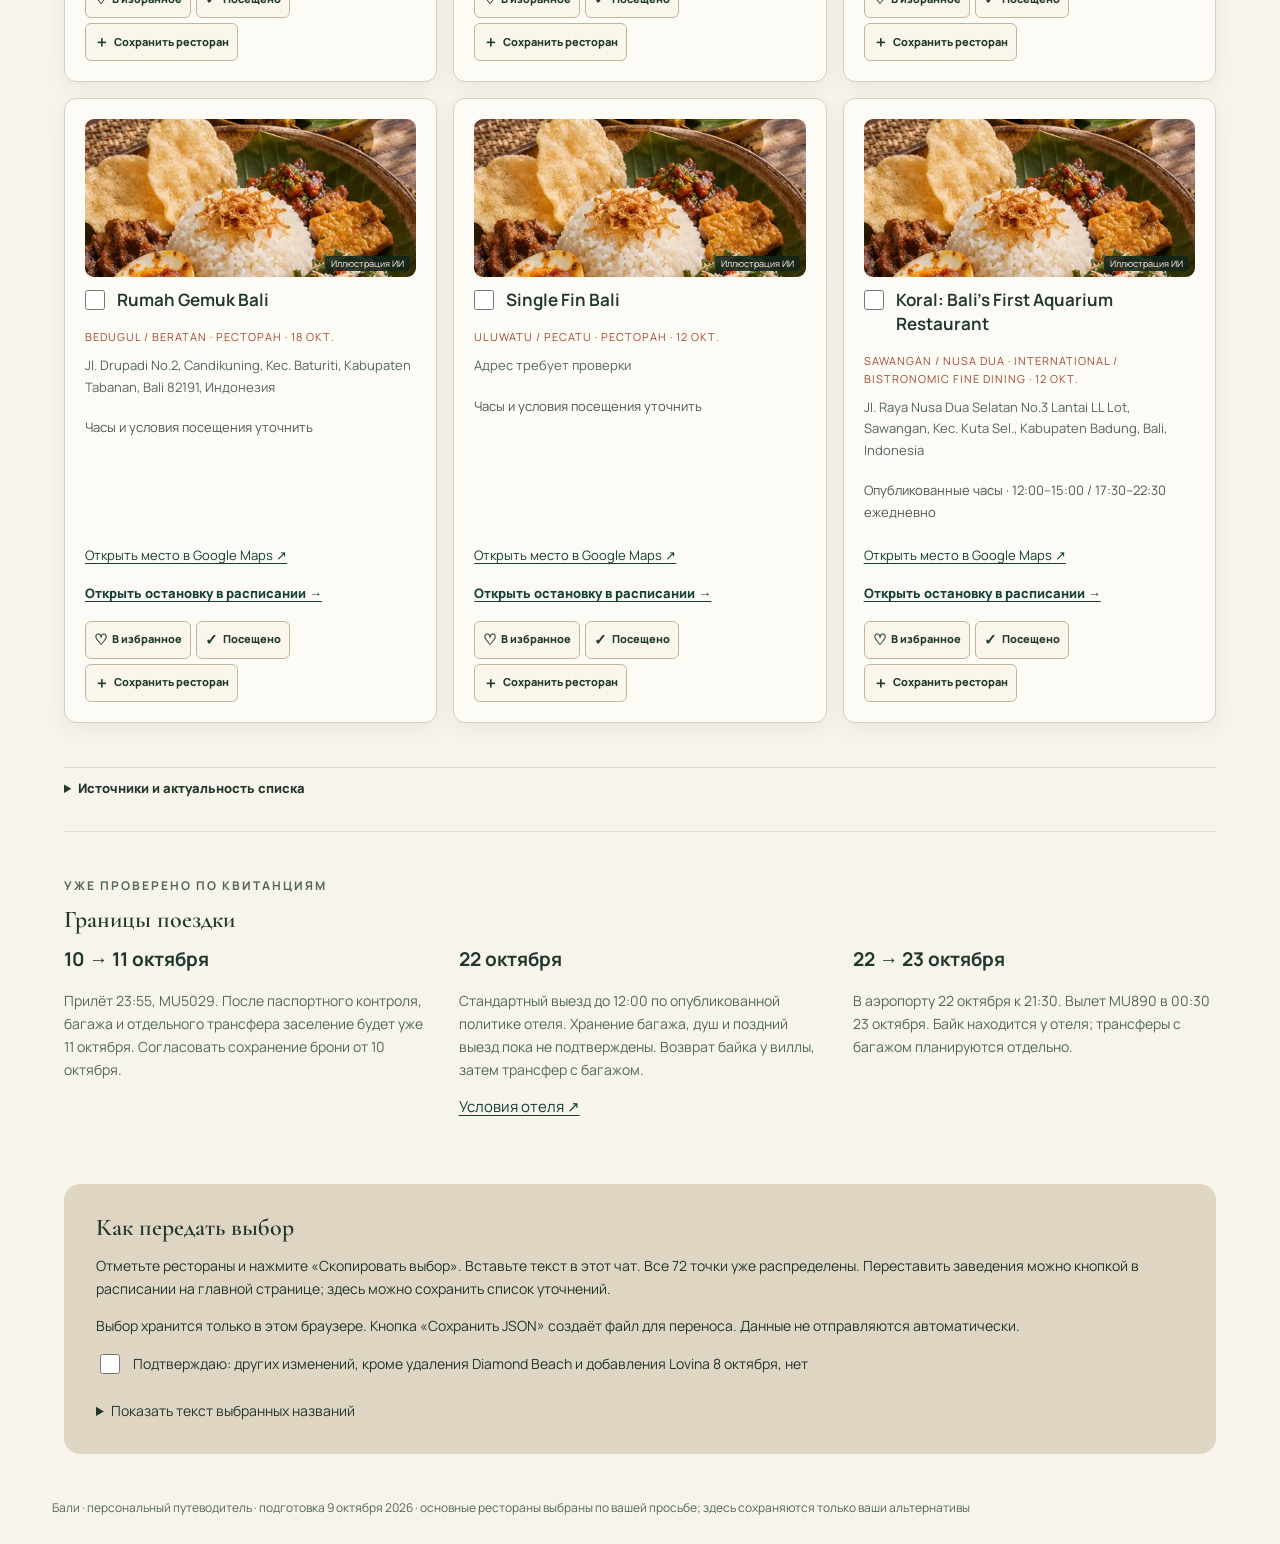
==== commit ce88bb70: "Illustrate and animate the Bali dining catalogue" ====
--- a/restaurants.html
+++ b/restaurants.html
@@ -1,18 +1,34 @@
 <!doctype html>
-<html lang="ru"><head><meta charset="utf-8"><meta name="viewport" content="width=device-width,initial-scale=1,viewport-fit=cover"><title>Бали · личный выбор ресторанов</title><link rel="stylesheet" href="style.css"><link rel="stylesheet" href="editorial.css?v=journal3"><link rel="icon" href="data:image/svg+xml,%3Csvg xmlns='http://www.w3.org/2000/svg' viewBox='0 0 32 32'%3E%3Crect width='32' height='32' rx='8' fill='%23234f45'/%3E%3Cpath d='M8 24L17 6L25 24Z' fill='%23ede9dd'/%3E%3C/svg%3E"><link rel="stylesheet" href="assets/fonts/fonts.css"><link rel="stylesheet" href="experience.css?v=audit1"><script src="selection.js?v=experience3" defer></script><link rel="stylesheet" href="beyond-passport.css?v=beyond1"><script src="beyond-passport.js?v=ru1" defer></script><link rel="stylesheet" href="beyond-catalog-map.css?v=beyond1"><script src="beyond-catalog-map.js?v=beyond1" defer></script></head>
+<html lang="ru"><head><meta charset="utf-8"><meta name="viewport" content="width=device-width,initial-scale=1,viewport-fit=cover"><title>Бали · личный выбор ресторанов</title><link rel="stylesheet" href="style.css"><link rel="stylesheet" href="editorial.css?v=journal3"><link rel="icon" href="data:image/svg+xml,%3Csvg xmlns='http://www.w3.org/2000/svg' viewBox='0 0 32 32'%3E%3Crect width='32' height='32' rx='8' fill='%23234f45'/%3E%3Cpath d='M8 24L17 6L25 24Z' fill='%23ede9dd'/%3E%3C/svg%3E"><link rel="stylesheet" href="assets/fonts/fonts.css"><link rel="stylesheet" href="experience.css?v=audit1"><script src="selection.js?v=illustrated1" defer></script><link rel="stylesheet" href="beyond-passport.css?v=journey1"><script src="beyond-passport.js?v=map-room1" defer></script><link rel="stylesheet" href="beyond-catalog-map.css?v=beyond1"><script src="beyond-catalog-map.js?v=beyond1" defer></script><link rel="stylesheet" href="dining-catalog.css?v=illustrated1"></head>
 <body class="catalog catalog-experience"><header><a class="brand exp-brand" href="index.html">БАЛИ <span>ОТ SK</span></a><a href="index.html#days">← Вернуться к дням</a></header>
-<main>
-<section class="hero">
-  <div><p class="eyebrow">11–22 ОКТЯБРЯ 2026</p><h1>Где поесть<br> на Бали</h1><p class="intro">Найдите заведение по названию или району и сохраните свой список.</p></div>
-  <aside class="capacity"><span class="big">72</span><h2>Точки вашего списка</h2><p>В маршруте уже распределены завтраки, обеды, ужины и короткие остановки на кофе и десерты.</p><p>Чтобы поменять два заведения местами, откройте нужный день и нажмите «Поменять мой выбор» у ресторана.</p></aside>
+<section class="dining-cover" aria-labelledby="diningCatalogTitle">
+  <picture class="dining-cover-art">
+    <source media="(max-width:620px)" srcset="assets/dining-hero-mobile.webp">
+    <img src="assets/dining-hero.webp" width="1680" height="1120" alt="" fetchpriority="high">
+  </picture>
+  <div class="dining-cover-inner">
+    <div class="dining-cover-copy">
+      <p class="eyebrow">11–22 октября 2026</p>
+      <h1 id="diningCatalogTitle">Где поесть <em>на Бали</em></h1>
+      <p>Завтраки, ужины и кофе по пути. Найдите заведение по району или дню поездки.</p>
+      <a class="dining-cover-link" href="#diningCatalog">Смотреть каталог <span aria-hidden="true">↓</span></a>
+    </div>
+    <p class="dining-cover-credit">Тематическая иллюстрация ИИ</p>
+  </div>
 </section>
-<section class="notice"><strong>Основной маршрут уже включает выбранные рестораны. Здесь — ваш самостоятельный выбор.</strong><p>Состав: полный локальный снимок именно ваших ссылок от 6 октября — 29 достопримечательностей и 72 ресторана. Текущая версия списков требует вашего подтверждения. Районы и адреса взяты из прежнего реестра; Координаты всех точек найдены; точные входы и часть часов ещё требуют подтверждения.</p><div class="links"><a href="https://maps.app.goo.gl/Wmbh7BSw7CW9ShjM7" target="_blank" rel="noopener">Исходный список мест ↗</a><a href="https://maps.app.goo.gl/BMXyLiWdFD3FvSmh7" target="_blank" rel="noopener">Исходный список ресторанов ↗</a><a href="registry.json" download>Скачать полный реестр ↓</a></div></section>
+<main id="diningCatalog">
+<div class="dining-catalog-head">
+  <h2>Заведения и места</h2>
+  <a href="index.html#myBali">Ваша подборка ↗</a>
+</div>
+
 <nav class="tabs" aria-label="Каталог"><button class="tab active" data-role="meal" aria-pressed="true">Рестораны <span>72</span></button><button class="tab" data-role="visit" aria-pressed="false">Достопримечательности <span>29</span></button></nav>
 <section class="filters" aria-label="Поиск и фильтры"><label>Поиск<input id="search" type="search" placeholder="Название или адрес"></label><label>Район<select id="area"><option value="">Все районы</option></select></label>
 <label>День поездки<select id="filterDay"><option value="">Все дни</option></select></label>
 <label>Категория<select id="filterType"><option value="">Все категории</option></select></label><label class="selected-filter"><input type="checkbox" id="onlySelected"> Только выбранные</label></section>
 <div class="selection-bar"><div><strong id="selectedCount">Выбрано 0 / 72</strong><span id="selectionHint">Добавьте рестораны для вашего маршрута</span></div><div class="actions"><button id="copy">Скопировать выбор</button><button id="download" class="secondary">Сохранить JSON</button></div><span id="message" role="status" aria-live="polite"></span></div>
 <p id="resultCount" class="muted" aria-live="polite">Загружаем полный реестр…</p><div id="error" role="alert" hidden></div><section id="cards" class="cards" aria-label="Места из списков"></section>
+<details class="dining-sources"><summary>Источники и актуальность списка</summary><p>Списки сверены со снимком от 6 октября. Точные входы и часы части мест требуют подтверждения.</p><div class="links"><a href="https://maps.app.goo.gl/Wmbh7BSw7CW9ShjM7" target="_blank" rel="noopener">Исходный список мест ↗</a><a href="https://maps.app.goo.gl/BMXyLiWdFD3FvSmh7" target="_blank" rel="noopener">Исходный список ресторанов ↗</a><a href="registry.json" download>Скачать полный реестр ↓</a></div></details>
 <section class="logistics"><p class="eyebrow">УЖЕ ПРОВЕРЕНО ПО КВИТАНЦИЯМ</p><h2>Границы поездки</h2><div class="facts"><article><h3>10 → 11 октября</h3><p>Прилёт 23:55, MU5029. После паспортного контроля, багажа и отдельного трансфера заселение будет уже 11 октября. Согласовать сохранение брони от 10 октября.</p></article><article><h3>22 октября</h3><p>Стандартный выезд до 12:00 по опубликованной политике отеля. Хранение багажа, душ и поздний выезд пока не подтверждены. Возврат байка у виллы, затем трансфер с багажом.</p><a href="https://www.booking.com/hotel/id/nusa-dua-retreat-boutique-villas.html" target="_blank" rel="noopener">Условия отеля ↗</a></article><article><h3>22 → 23 октября</h3><p>В аэропорту 22 октября к 21:30. Вылет MU890 в 00:30 23 октября. Байк находится у отеля; трансферы с багажом планируются отдельно.</p></article></div></section>
 <section class="handoff"><h2>Как передать выбор</h2><p>Отметьте рестораны и нажмите «Скопировать выбор». Вставьте текст в этот чат. Все 72 точки уже распределены. Переставить заведения можно кнопкой в расписании на главной странице; здесь можно сохранить список уточнений.</p><p>Выбор хранится только в этом браузере. Кнопка «Сохранить JSON» создаёт файл для переноса. Данные не отправляются автоматически.</p><label class="confirmation"><input type="checkbox" id="unchanged"> Подтверждаю: других изменений, кроме удаления Diamond Beach и добавления Lovina 8 октября, нет</label><details><summary>Показать текст выбранных названий</summary><textarea id="selectionText" readonly aria-label="Текст для передачи в чат"></textarea></details></section></main>
 <footer>Бали · персональный путеводитель · подготовка 9 октября 2026 · основные рестораны выбраны по вашей просьбе; здесь сохраняются только ваши альтернативы</footer>
--- a/beyond-passport.css
+++ b/beyond-passport.css
@@ -1,137 +1,95 @@
-.passport-section {
-  --passport-ink: #203a2d;
-  --passport-paper: #f5f2e9;
-  --passport-sand: #e8decc;
-  --passport-rust: #803f27;
-  width: min(1440px, calc(100% - 2 * clamp(16px, 5vw, 92px)));
-  margin: clamp(42px, 8vw, 112px) auto;
-  display: grid;
-  grid-template-columns: minmax(250px, .72fr) minmax(0, 1.3fr);
-  color: var(--passport-ink);
-  border: 1px solid #cab49a;
-  background: var(--passport-paper);
-  box-shadow: 0 25px 70px #12251b15;
+.trip-progress {
+  margin-block:19px 28px;
+  padding:clamp(13px, 2vw, 24px);
+  border:1px solid #d5dccc;
+  border-radius:14px;
+  background:linear-gradient(125deg,#e8ecdd,#f1ecdf);
+  color:#203a2d;
 }
-.passport-section .passport-cover {
-  padding: clamp(25px, 5vw, 65px);
-  min-width: 0;
-  background: radial-gradient(ellipse at 90% 90%, #324d3d, transparent 51%), #10261c;
-  color: #f5f2e9;
-  display: flex;
-  flex-direction: column;
-  align-items: flex-start;
-  justify-content: center;
+.trip-progress-head { display:flex; align-items:center; justify-content:space-between; gap:10px; }
+.trip-progress h3 { margin:0; font:600 clamp(24px, 3vw, 40px)/1 var(--exp-display, Georgia, serif); }
+.trip-progress .trip-resume { display:inline-block; margin-top:5px; color:#395744; font-size:11px; font-weight:750; text-decoration:underline; text-underline-offset:3px; }
+.trip-progress .trip-resume[hidden] { display:none; }
+.trip-progress-count { flex:none; align-self:flex-start; padding:5px 9px; border-radius:20px; background:#f8f5ed; border:1px solid #cbd3c1; font-size:12px; font-weight:800; font-variant-numeric:tabular-nums; }
+.trip-progress-days { display:grid; grid-template-columns:repeat(12,minmax(0,1fr)); gap:5px; margin-top:10px; }
+.trip-progress .trip-date {
+  display:grid;
+  align-content:center;
+  gap:5px;
+  padding:7px 5px;
+  min-height:42px;
+  border:1px solid #75897333;
+  border-radius:6px;
+  background:#fcfaf298;
+  color:#263f32;
+  font-size:11px;
+  font-weight:800;
+  text-align:center;
 }
-.passport-cover > p { margin: 10px 0; }
-.passport-cover .passport-kicker {
-  margin: 20px 0 9px;
-  font-weight: 800;
-  font-size: 10px;
-  letter-spacing: .17em;
-  color: #ead1a4;
+.trip-progress .trip-date:hover,
+.trip-progress .trip-date.is-complete { background:#e1e8d6; border-color:#779475; }
+.trip-date-track { overflow:hidden; height:5px; border-radius:10px; background:#d2dac9; }
+.trip-date-track::after {
+  content:"";
+  display:block;
+  width:var(--day-fill, 0%);
+  height:100%;
+  border-radius:inherit;
+  background:#397455;
+  transition:width 240ms ease;
 }
-.passport-section #passportTitle {
-  font-family: var(--exp-display, Georgia, serif);
-  font-size: clamp(59px, 8vw, 112px);
-  font-weight: 600;
-  line-height: .82;
-  letter-spacing: -.055em;
-  margin: 0 0 8px;
-  color: #f5f2e9;
+.trip-collection { margin-block:var(--exp-space, 64px); scroll-margin-top:85px; }
+.trip-collection h2 em { color:#786149; }
+.trip-saved-grid { display:grid; grid-template-columns:repeat(2,minmax(0,1fr)); align-items:start; gap:clamp(12px, 2vw, 24px); }
+.trip-saved-card { min-width:0; overflow:hidden; border:1px solid #d5d4c5; border-radius:15px; background:#fcfaf3; scroll-margin-top:85px; }
+.trip-saved-cover {
+  position:relative;
+  isolation:isolate;
+  min-height:clamp(100px, 13vw, 158px);
+  padding:clamp(14px, 2vw, 24px);
+  display:flex;
+  gap:10px;
+  justify-content:space-between;
+  align-items:end;
+  background:#284b37;
+  color:#fff9ed;
 }
-.passport-emblem {
-  width: 58px;
-  height: 58px;
-  display: grid;
-  place-items: center;
-  font: 600 25px var(--exp-display, Georgia, serif);
-  color: #edd8af;
-  border: 1px solid #d7b67e;
-  border-radius: 18% 50% 18% 50%;
+.trip-saved-cover img,
+.trip-saved-cover::after { position:absolute; inset:0; width:100%; height:100%; }
+.trip-saved-cover img { object-fit:cover; object-position:50% 49%; z-index:-2; }
+.trip-saved-cover::after { content:""; z-index:-1; background:linear-gradient(12deg,#0e2a23ed 0%,#0e2a2393 51%,#0e2a231a); }
+.trip-saved-cover h3 { margin:0; color:inherit; font:600 clamp(28px, 3.55vw, 54px)/.93 var(--exp-display, Georgia, serif); }
+.trip-saved-count {
+  display:grid;
+  place-items:center;
+  flex:none;
+  min-width:35px;
+  min-height:35px;
+  padding:4px 7px;
+  border-radius:50%;
+  border:1px solid #ead7af88;
+  background:#203a2de6;
+  color:#fff2d9;
+  font-size:12px;
+  font-weight:800;
 }
-.passport-section a.passport-resume {
-  display: inline-flex;
-  align-items: center;
-  min-height: 44px;
-  margin-top: 19px;
-  padding: 8px 13px;
-  color: #f5f2e9;
-  border: 1px solid #c5af82;
-  font-size: 12px;
-  font-weight: 800;
+.trip-saved-body { padding:10px clamp(14px, 2vw, 24px) 15px; }
+.trip-saved-empty { color:#486050; font-size:13px; margin-block:9px; }
+.trip-saved-body > a { display:inline-flex; align-items:center; min-height:38px; color:#31543d; font-size:12px; font-weight:800; text-decoration:underline; text-underline-offset:4px; }
+.trip-saved-list { list-style:none; margin:0; padding:0; }
+.trip-saved-list li { border-bottom:1px solid #e1e3d6; }
+.trip-saved-list a { position:relative; display:block; padding:10px 22px 10px 0; color:#254032; font-size:14px; font-weight:800; overflow-wrap:anywhere; }
+.trip-saved-list a::after { content:"↗"; position:absolute; right:0; top:10px; }
+.trip-saved-list a:hover { text-decoration:underline; text-underline-offset:3px; }
+.trip-saved-list small { display:block; margin-top:3px; color:#506652; font-size:11px; font-weight:500; }
+.trip-progress a:focus-visible,
+.trip-collection a:focus-visible { outline:2px solid #803f27; outline-offset:2px; }
+@media(max-width:760px) {
+  .trip-progress-days { grid-template-columns:repeat(6,minmax(0,1fr)); }
+  .trip-saved-grid { grid-template-columns:1fr; }
 }
-.passport-pages {
-  padding: clamp(17px, 3vw, 42px);
-  min-width: 0;
-  background: repeating-linear-gradient(0deg, transparent 0 40px, #805d3911 40px 41px), var(--passport-paper);
-}
-.passport-score { display: grid; grid-template-columns: repeat(3, minmax(0, 1fr)); gap: 8px; }
-.passport-score strong {
-  display: block;
-  font: 600 clamp(24px, 4vw, 54px)/1 var(--exp-display, Georgia, serif);
-  letter-spacing: -.02em;
-  white-space: nowrap;
-  font-variant-numeric: lining-nums tabular-nums;
-}
-.passport-score span { display: block; font-size: clamp(10px, 1.25vw, 13px); line-height: 1.4; }
-.passport-progress { display: flex; align-items: center; gap: 10px; margin-block: 12px 19px; font-size: 12px; }
-.passport-progress progress { flex: 1; min-width: 0; accent-color: #42624d; height: 10px; }
-.passport-pages h3 { margin: 0 0 8px; font-size: 24px; }
-.passport-stamps { display: flex; align-items: center; flex-wrap: wrap; gap: 7px; padding-bottom: 10px; }
-.passport-section a.passport-stamp {
-  display: inline-flex;
-  justify-content: center;
-  align-items: center;
-  min-height: 36px;
-  max-width: 100%;
-  overflow-wrap: anywhere;
-  text-align: center;
-  padding: 3px 9px;
-  border-radius: 7px;
-  border: 2px double #914f37;
-  color: var(--passport-rust);
-  background: #f4e5d3;
-  font-size: 11px;
-  font-weight: 800;
-}
-.passport-stamp-new { animation: passport-stamp-land 480ms cubic-bezier(.2,.8,.2,1) both; }
-@keyframes passport-stamp-land {
-  from { opacity: .15; transform: scale(1.2) rotate(-9deg); }
-  70% { opacity: 1; transform: scale(.96) rotate(-1deg); }
-  to { opacity: 1; transform: none; }
-}
-.passport-pages details { border-top: 1px solid #d5cab6; padding-block: 0; }
-.passport-pages summary {
-  display: flex;
-  align-items: center;
-  justify-content: space-between;
-  list-style: none;
-  cursor: pointer;
-  font-size: 13px;
-  font-weight: 800;
-  line-height: 1.4;
-  padding-block: 12px;
-}
-.passport-pages summary::-webkit-details-marker { display: none; }
-.passport-pages summary::after { content: '+'; flex-shrink: 0; margin-left: 9px; color: var(--passport-rust); }
-.passport-pages details[open] summary::after { content: '−'; }
-.passport-collection { padding-inline-start: 20px; font-size: 13px; }
-.passport-collection li + li { margin-top: 5px; }
-.passport-collection a { text-decoration: underline; text-underline-offset: 4px; }
-.passport-pages .passport-empty, .passport-pages .passport-storage { margin: 7px 0; color: #48584a; font-size: 12px; }
-.passport-settings { display: flex; align-items: end; flex-wrap: wrap; justify-content: space-between; gap: 8px; margin-top: 8px; }
-.passport-settings label { display: grid; gap: 3px; min-width: 0; font-size: 11px; font-weight: 800; }
-.passport-settings select {
-  color: #203a2d;
-  background: #faf6ec;
-  border: 1px solid #b6a38b;
-  border-radius: 6px;
-  max-width: 100%;
-  min-height: 44px;
-  padding: 4px 7px;
-  font-family: inherit;
-  font-size: 13px;
-}
+
+
 .passport-tools { display: flex; flex-wrap: wrap; gap: 5px; margin-top: 8px; }
 .passport-tool {
   border: 1px solid #c2b59c;
@@ -150,7 +108,7 @@
   font-weight: 800;
   cursor: pointer;
 }
-.passport-tool:focus-visible, .passport-section :is(a, summary, select):focus-visible {
+.passport-tool:focus-visible {
   outline: 2px solid #803f27;
   outline-offset: 2px;
 }
@@ -160,15 +118,8 @@
   border-color: #314d3c;
 }
 .passport-tool-icon { font-size: 15px; }
-.passport-ambient { min-height: 44px; }
-@media (max-width: 760px) {
-  .passport-section { grid-template-columns: minmax(0, 1fr); }
-  .passport-section .passport-cover { padding: 22px; }
-  .passport-pages { padding: 16px; }
-  .passport-tools .passport-tool { min-height: 44px; }
-}
-@media (prefers-reduced-motion: reduce) {
-  .passport-stamp-new { animation: none; }
+@media(max-width:760px) {
+  .passport-tools .passport-tool { min-height:44px; }
 }
 html[data-bali-motion="reduced"] { scroll-behavior: auto !important; }
 html[data-bali-motion="reduced"] :where(body.experience, body.catalog-experience) :where(*, *::before, *::after) {
--- a/dining-catalog.css
+++ b/dining-catalog.css
@@ -0,0 +1,135 @@
+.catalog-experience {
+  background:#f7f4eb;
+  color:#20372d;
+}
+.dining-cover {
+  position:relative;
+  display:grid;
+  align-items:end;
+  min-height:clamp(420px,62svh,650px);
+  isolation:isolate;
+  overflow:hidden;
+  color:#fff8e8;
+  background:#26382a;
+}
+.dining-cover-art, .dining-cover-art img, .dining-cover::after {
+  position:absolute;
+  inset:0;
+  width:100%;
+  height:100%;
+}
+.dining-cover-art { z-index:-2; }
+.dining-cover-art img { display:block; object-fit:cover; object-position:50% 44%; }
+.dining-cover::after {
+  content:"";
+  z-index:-1;
+  background:linear-gradient(90deg,#0f2018f2 0%,#14271ccc 34%,#1726191a 71%),linear-gradient(0deg,#0b201885,transparent 40%);
+}
+.dining-cover-inner {
+  position:relative;
+  width:min(1440px,100%);
+  margin-inline:auto;
+  padding:clamp(25px,6vw,80px) var(--exp-gutter,24px);
+}
+.dining-cover-copy { max-width:610px; padding-bottom:12px; }
+.dining-cover-copy .eyebrow {
+  color:#f1cda0;
+  letter-spacing:.16em;
+  font-weight:800;
+  font-size:11px;
+  text-transform:uppercase;
+}
+.dining-cover h1 {
+  margin:10px 0 17px;
+  color:#fff8e8;
+  font:600 clamp(62px,8vw,118px)/.87 var(--exp-display,Georgia,serif);
+  letter-spacing:-.037em;
+}
+.dining-cover h1 em { display:block; color:#f6d3a3; }
+.dining-cover-copy > p:not(.eyebrow) { max-width:36ch; color:#fff5e7; line-height:1.5; font-size:clamp(14px,1.4vw,18px); }
+.dining-cover .dining-cover-link {
+  display:inline-flex;
+  align-items:center;
+  justify-content:space-between;
+  gap:18px;
+  min-height:46px;
+  padding:8px 15px;
+  margin-top:8px;
+  border-radius:7px;
+  color:#26392b;
+  background:#f7e4be;
+  font-size:13px;
+  font-weight:800;
+}
+.dining-cover .dining-cover-link:hover { background:#fff2d5; }
+.dining-cover .dining-cover-link:focus-visible { outline:2px solid #fff2d5; outline-offset:4px; }
+.dining-cover-credit {
+  margin:0;
+  position:absolute;
+  bottom:12px;
+  right:var(--exp-gutter,24px);
+  padding:3px 7px;
+  border-radius:4px;
+  background:#12251cce;
+  color:#ffefd6;
+  font-size:10px;
+}
+#diningCatalog { scroll-margin-top:18px; }
+.dining-catalog-head {
+  display:flex;
+  flex-wrap:wrap;
+  align-items:end;
+  justify-content:space-between;
+  gap:6px 16px;
+  padding-block:clamp(26px,5vw,64px) 12px;
+}
+.dining-catalog-head h2 { margin:0; font:600 clamp(36px,5vw,70px)/1 var(--exp-display,Georgia,serif); }
+.dining-catalog-head a { font-size:13px; text-decoration:underline; text-underline-offset:4px; }
+.catalog-experience .cards .card {
+  overflow:hidden;
+  box-shadow:0 6px 19px #18382e10;
+}
+.dining-card-art {
+  position:relative;
+  margin:0 0 11px;
+  aspect-ratio:2.1;
+  overflow:hidden;
+  border-radius:9px;
+  background:#d9dfcf;
+}
+.dining-card-art img { display:block; width:100%; height:100%; object-fit:cover; }
+.dining-card-art figcaption {
+  position:absolute;
+  bottom:6px;
+  right:6px;
+  padding:2px 6px;
+  border-radius:4px;
+  background:#12251cdb;
+  color:#fff5e7;
+  line-height:1.25;
+  font-size:9px;
+}
+.catalog-experience .dining-sources {
+  margin-block:22px;
+  padding:10px 0;
+  border-top:1px solid #dcd8c8;
+  font-size:13px;
+}
+.dining-sources summary { cursor:pointer; font-weight:800; }
+.dining-sources .links { display:flex; flex-wrap:wrap; gap:6px 14px; }
+.dining-sources .links a { text-decoration:underline; text-underline-offset:3px; }
+@media(max-width:620px) {
+  .dining-cover { min-height:clamp(390px,68svh,530px); }
+  .dining-cover-art img { object-position:50% 37%; }
+  .dining-cover::after { background:linear-gradient(0deg,#102218 0%,#102218d9 32%,#16291e1a 76%); }
+  .dining-cover h1 { font-size:clamp(56px,11vw,82px); }
+  .dining-cover-copy { padding-bottom:20px; }
+}
+@media (prefers-reduced-motion:no-preference) {
+  html:not([data-bali-motion="reduced"]) .dining-cover-art img { animation:dining-cover-settle 1.35s cubic-bezier(.2,.78,.29,1) both; }
+  html:not([data-bali-motion="reduced"]) .dining-cover-copy { animation:dining-arrive .65s .08s ease-out both; }
+  html:not([data-bali-motion="reduced"]) .dining-card-art img { transition:transform .45s cubic-bezier(.2,.78,.29,1); }
+  html:not([data-bali-motion="reduced"]) .card:is(:hover,:focus-within) .dining-card-art img { transform:scale(1.06); }
+}
+@keyframes dining-cover-settle { from {transform:scale(1.06)} to {transform:scale(1)} }
+@keyframes dining-arrive { from {opacity:0;transform:translateY(14px)} to {opacity:1;transform:none} }
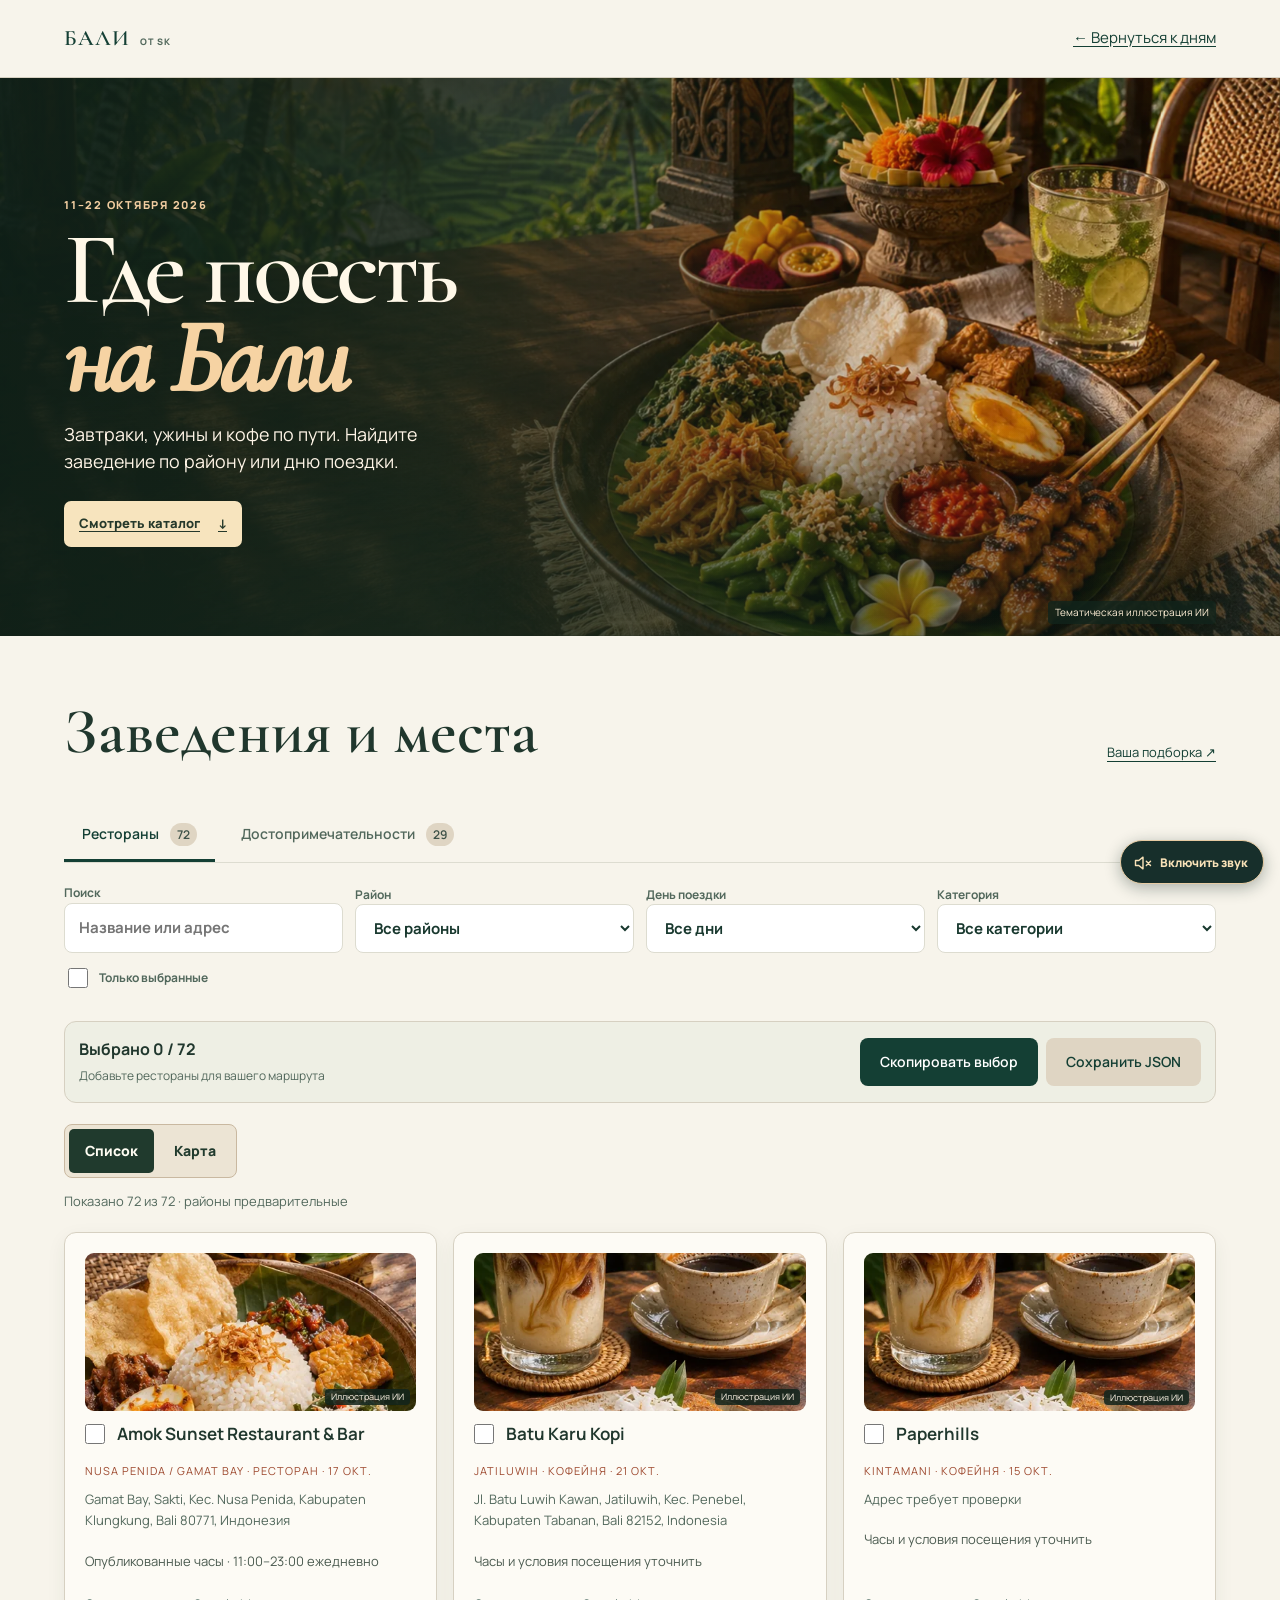
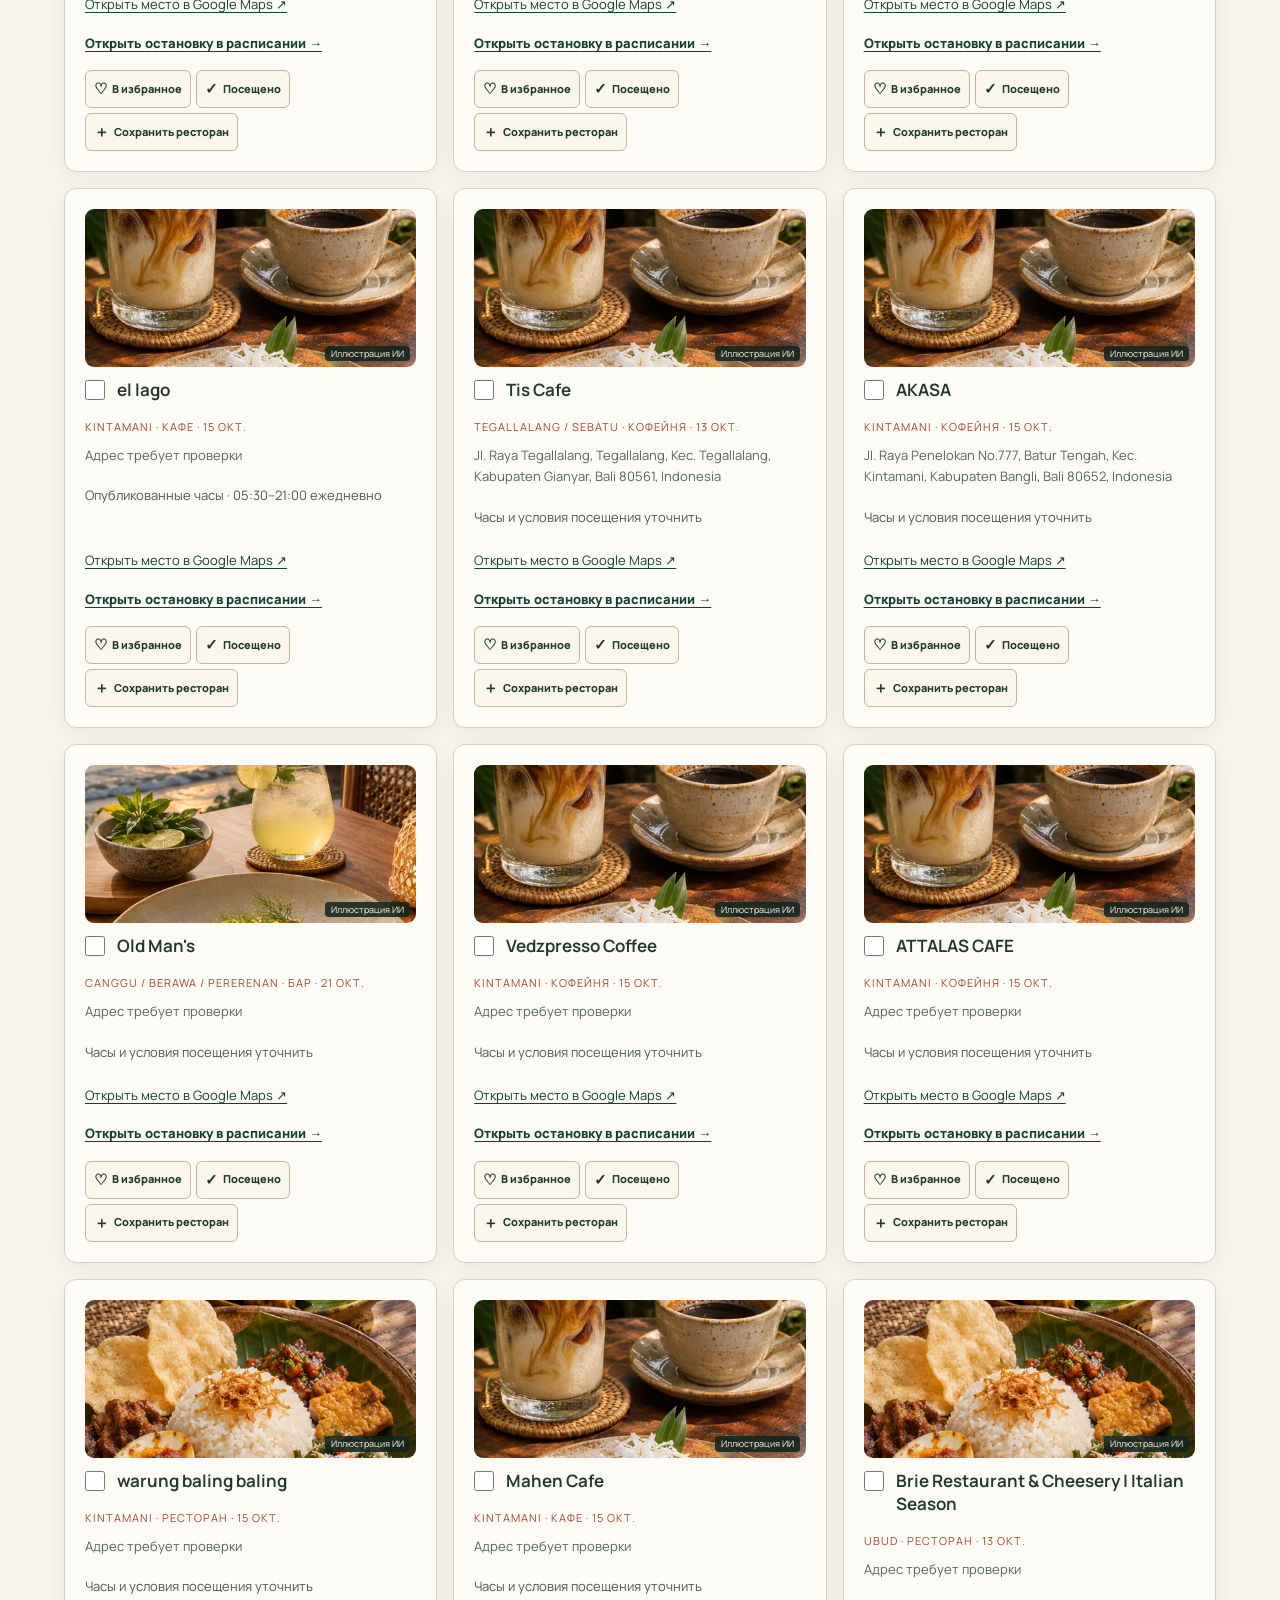
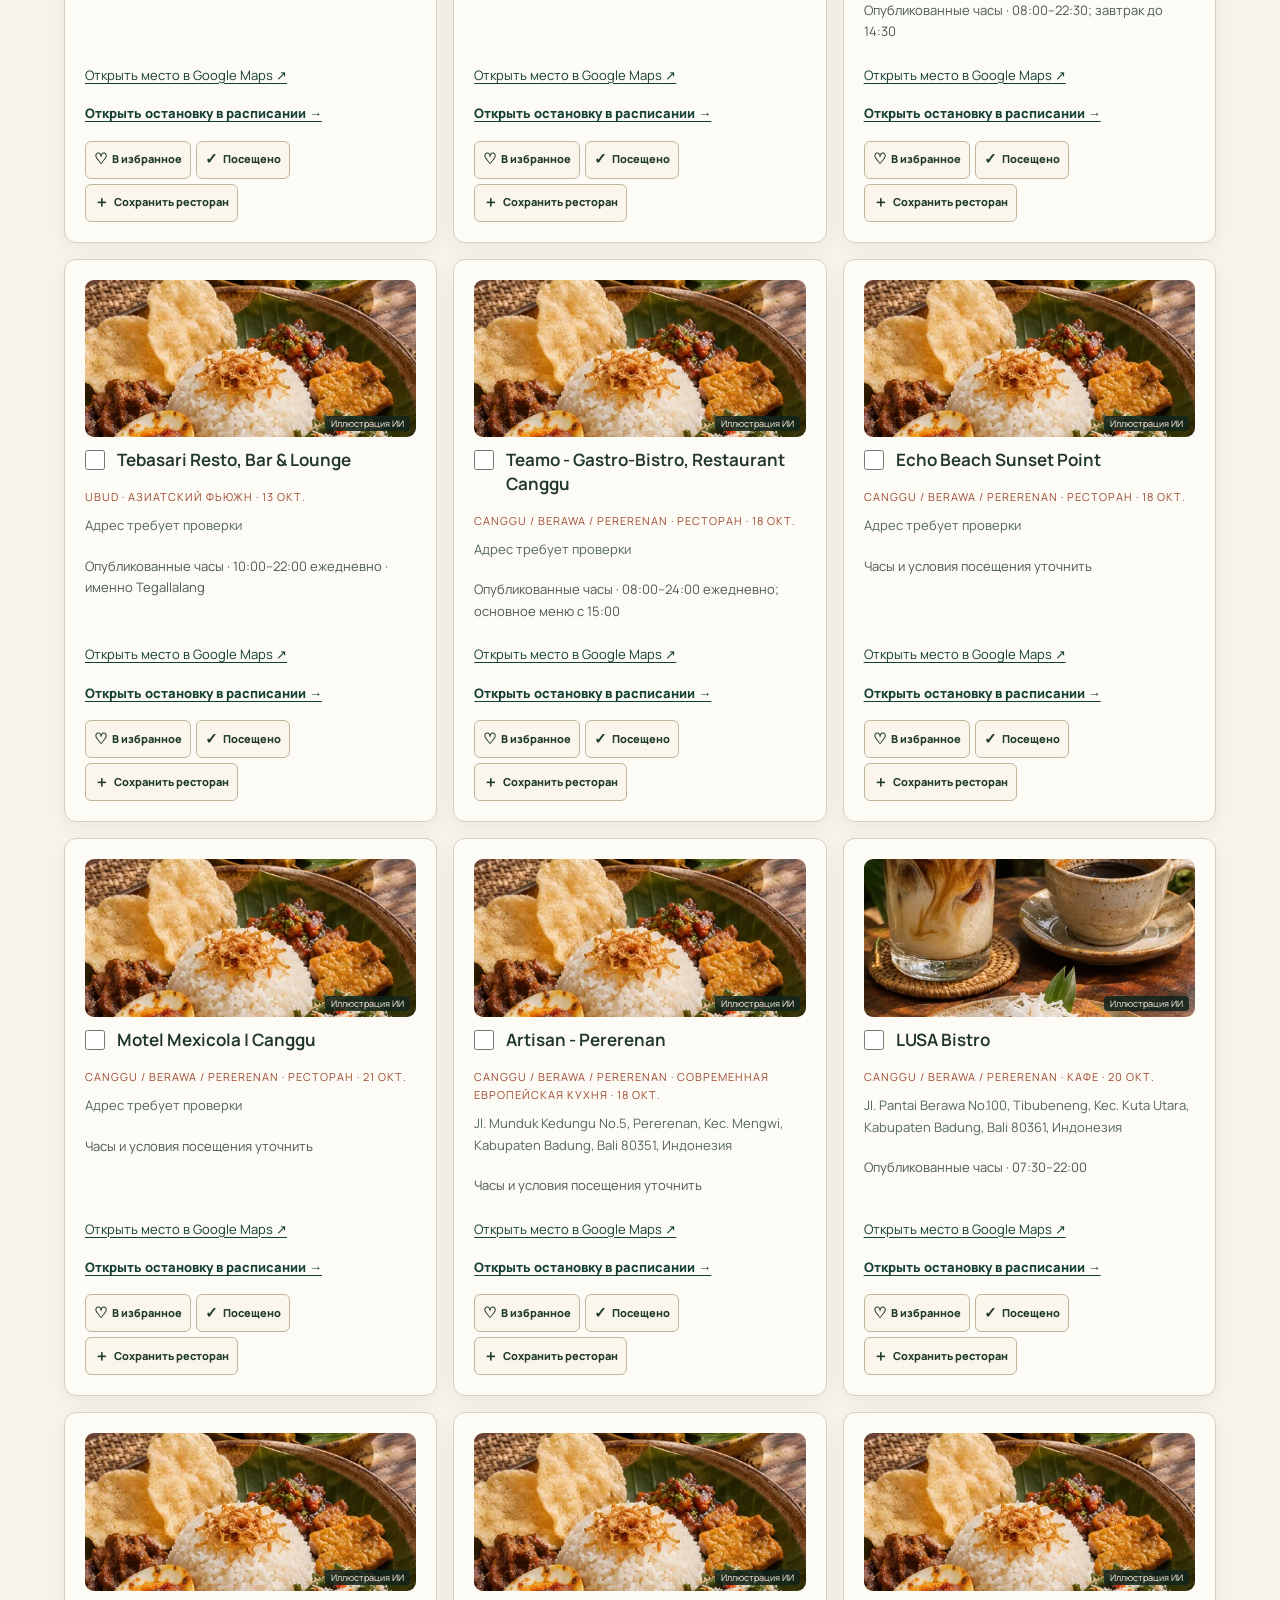
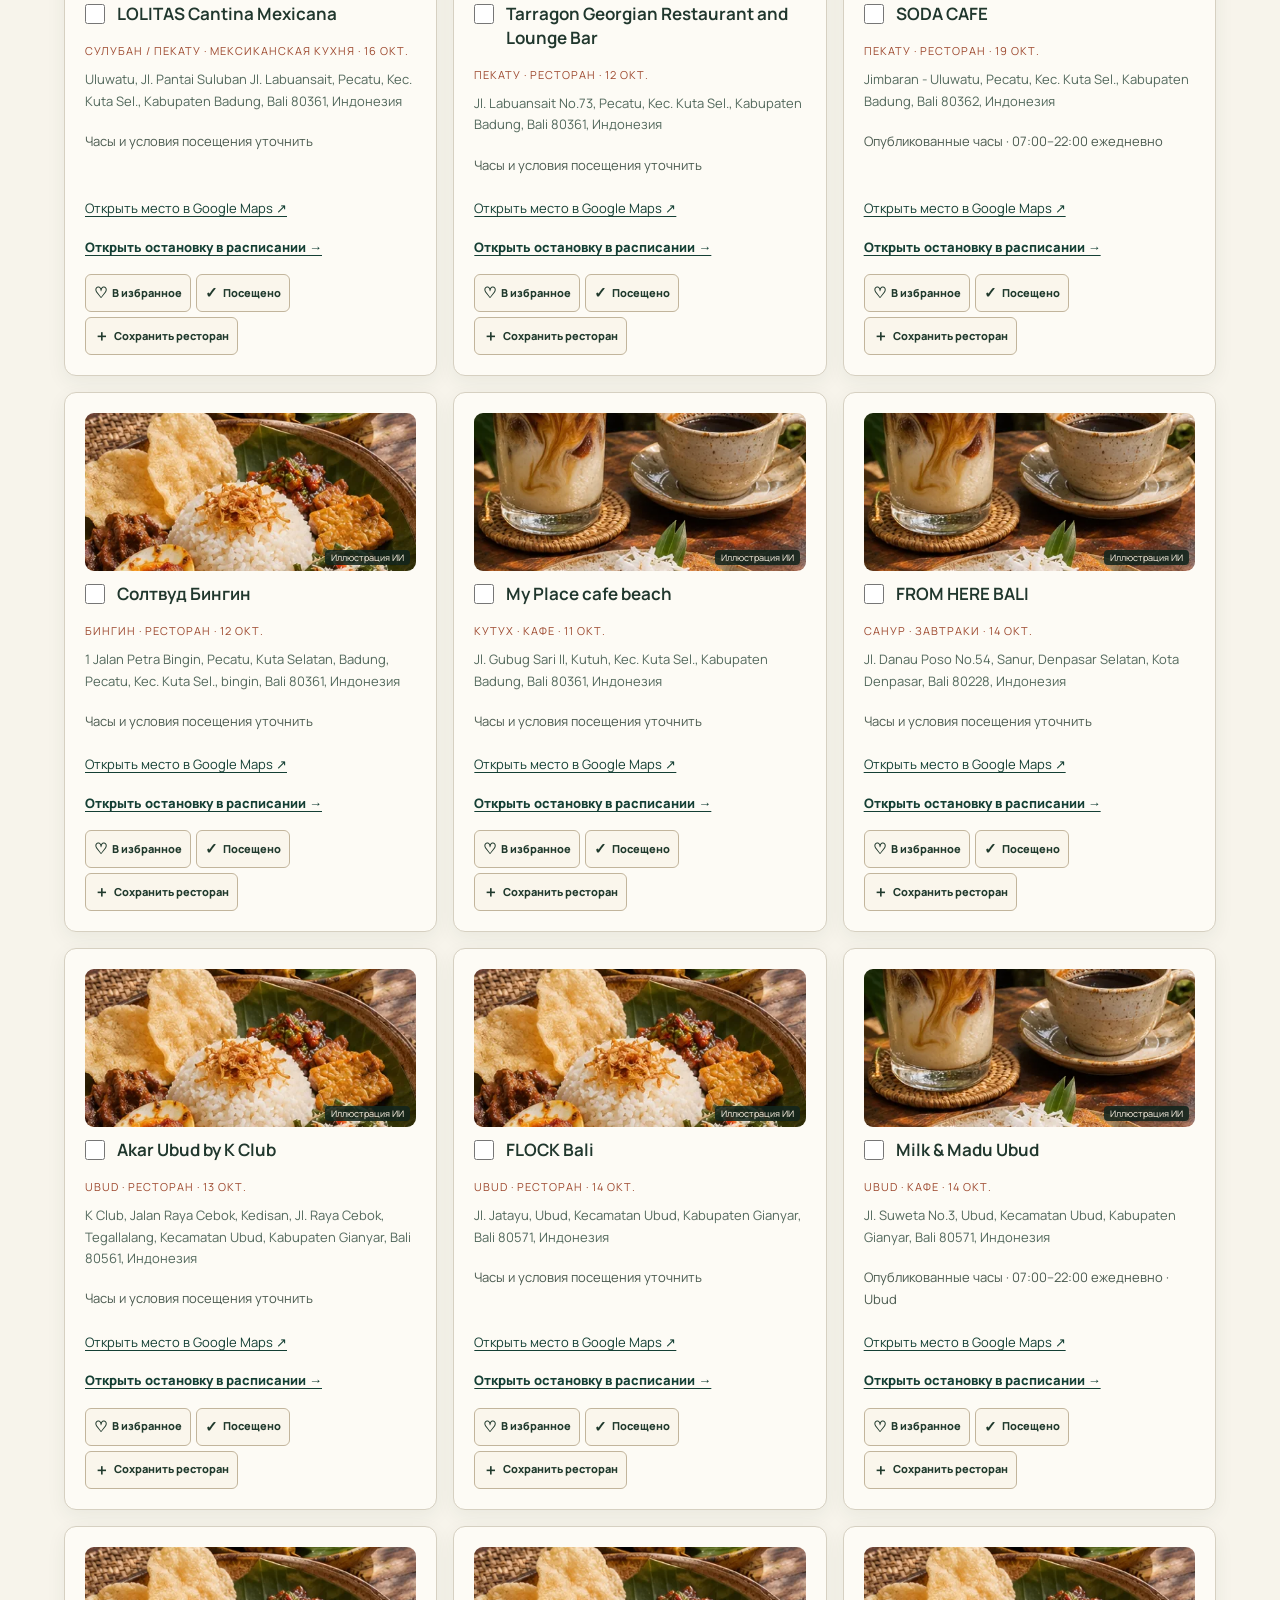
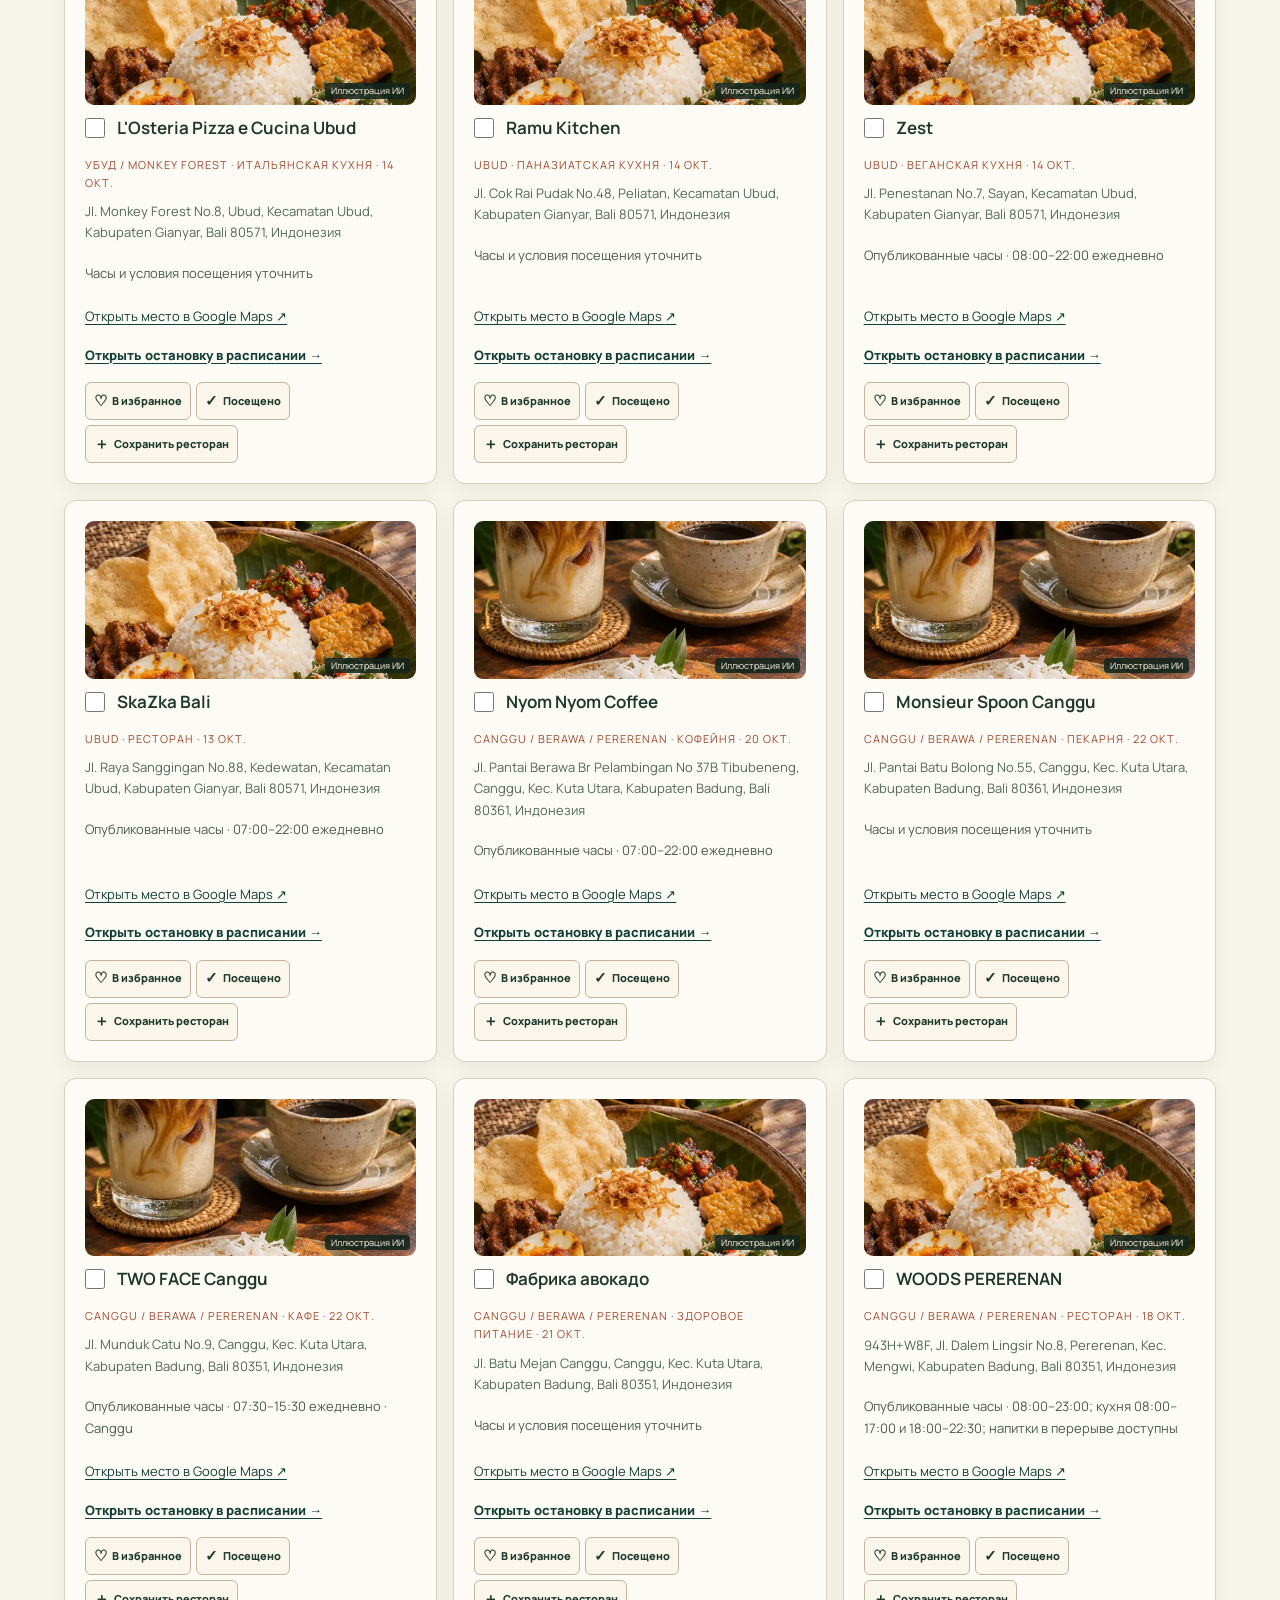
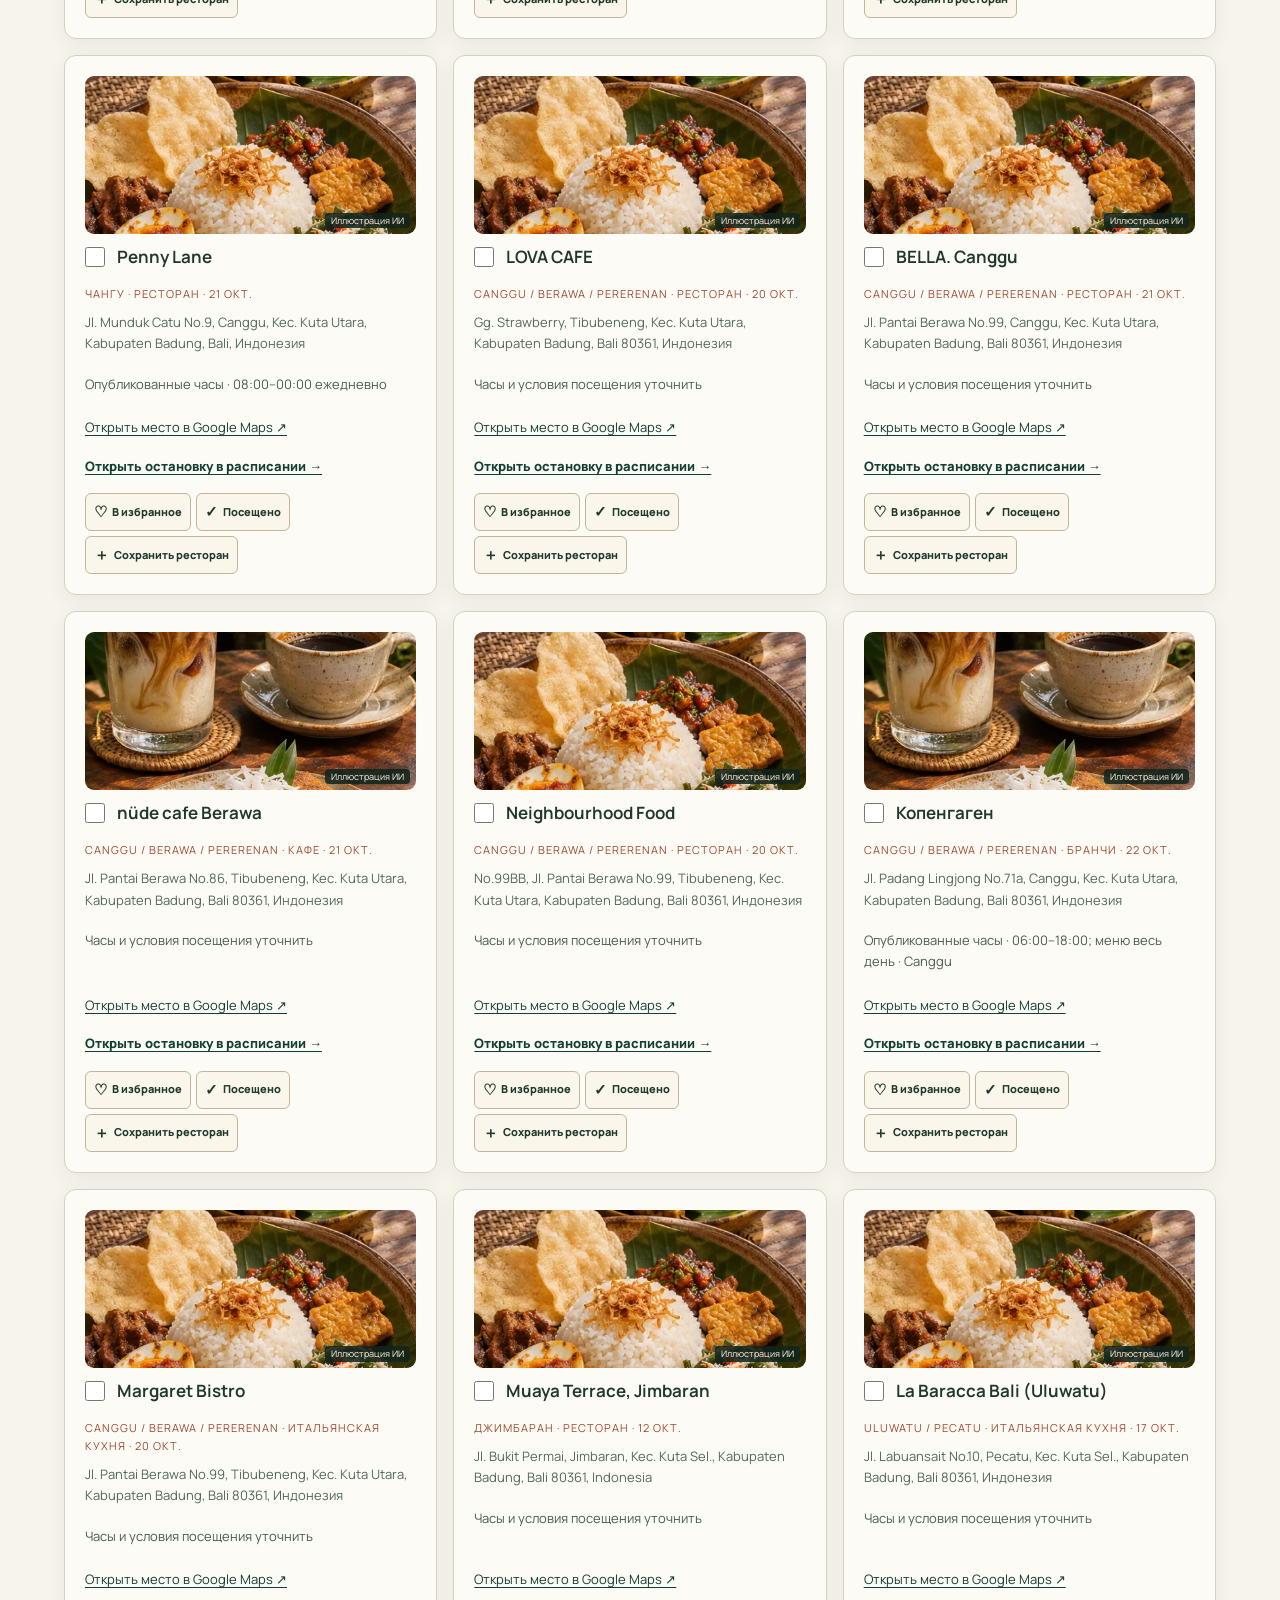
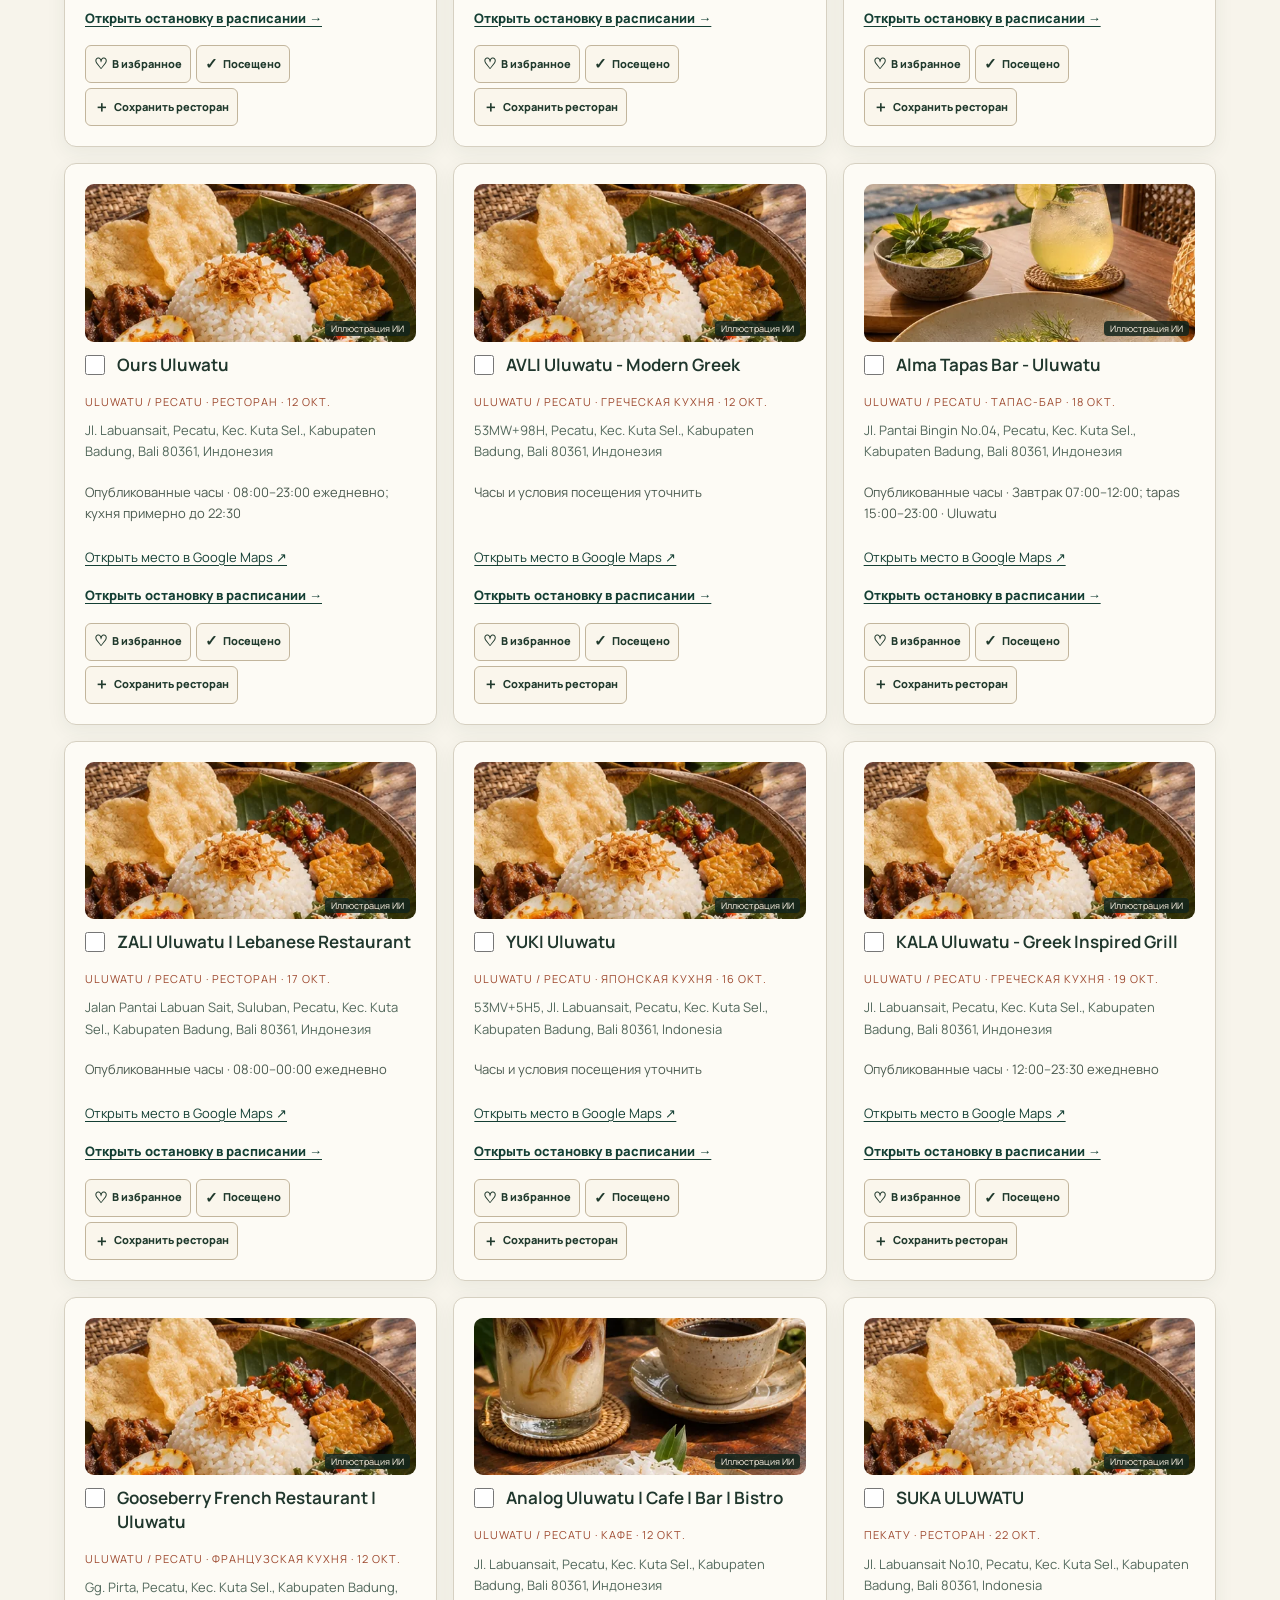
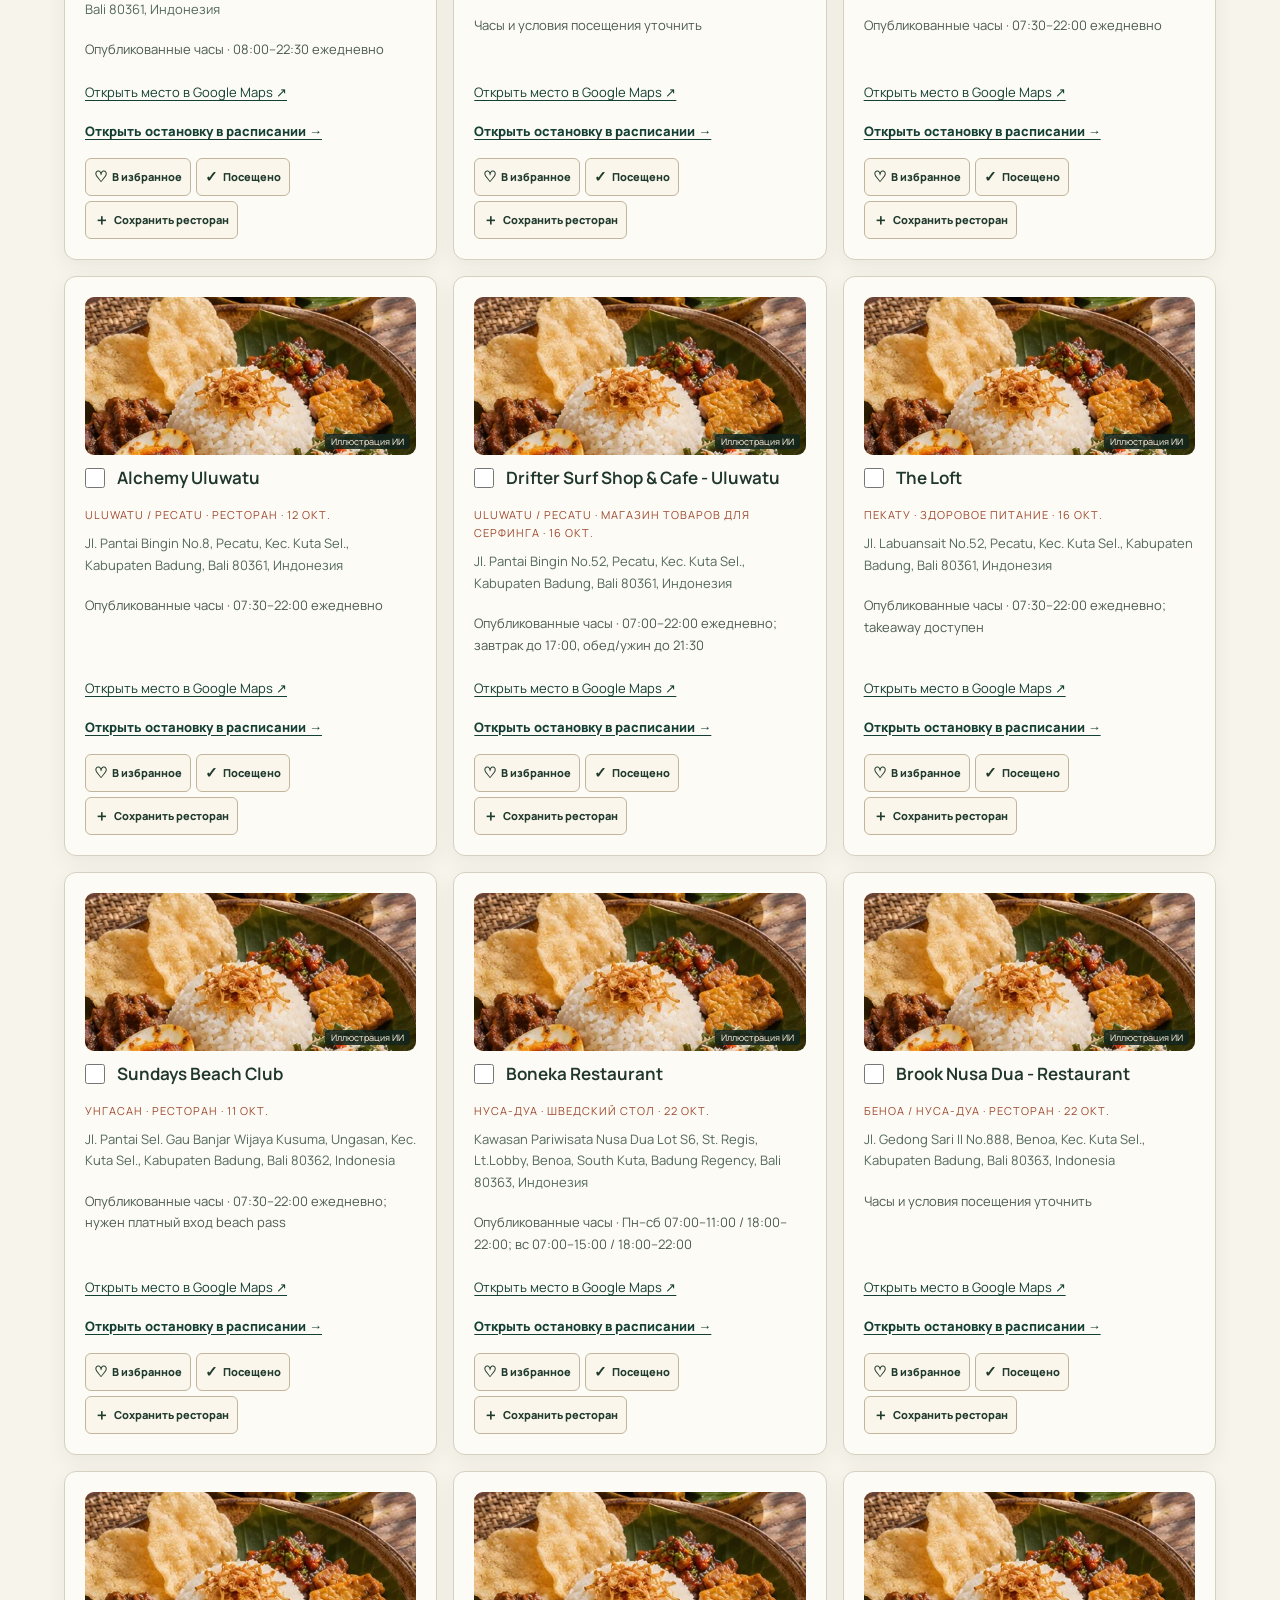
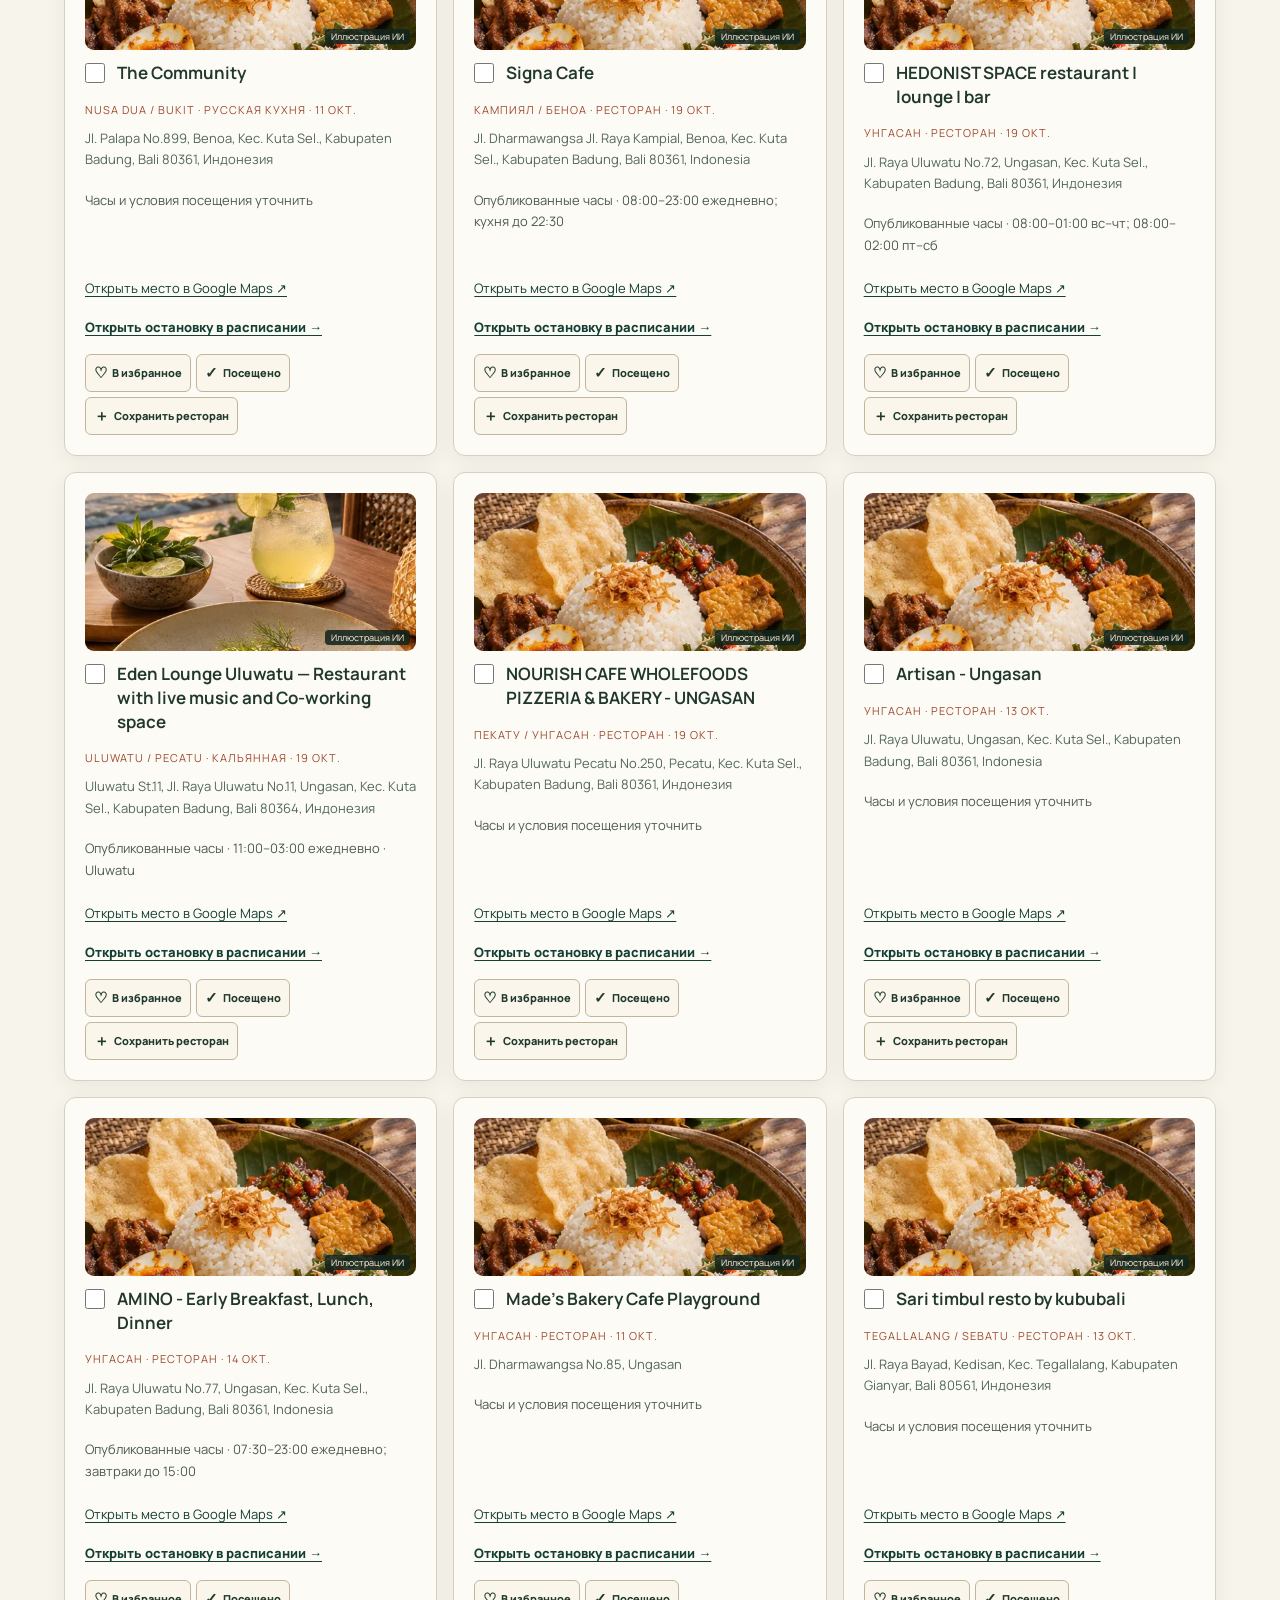
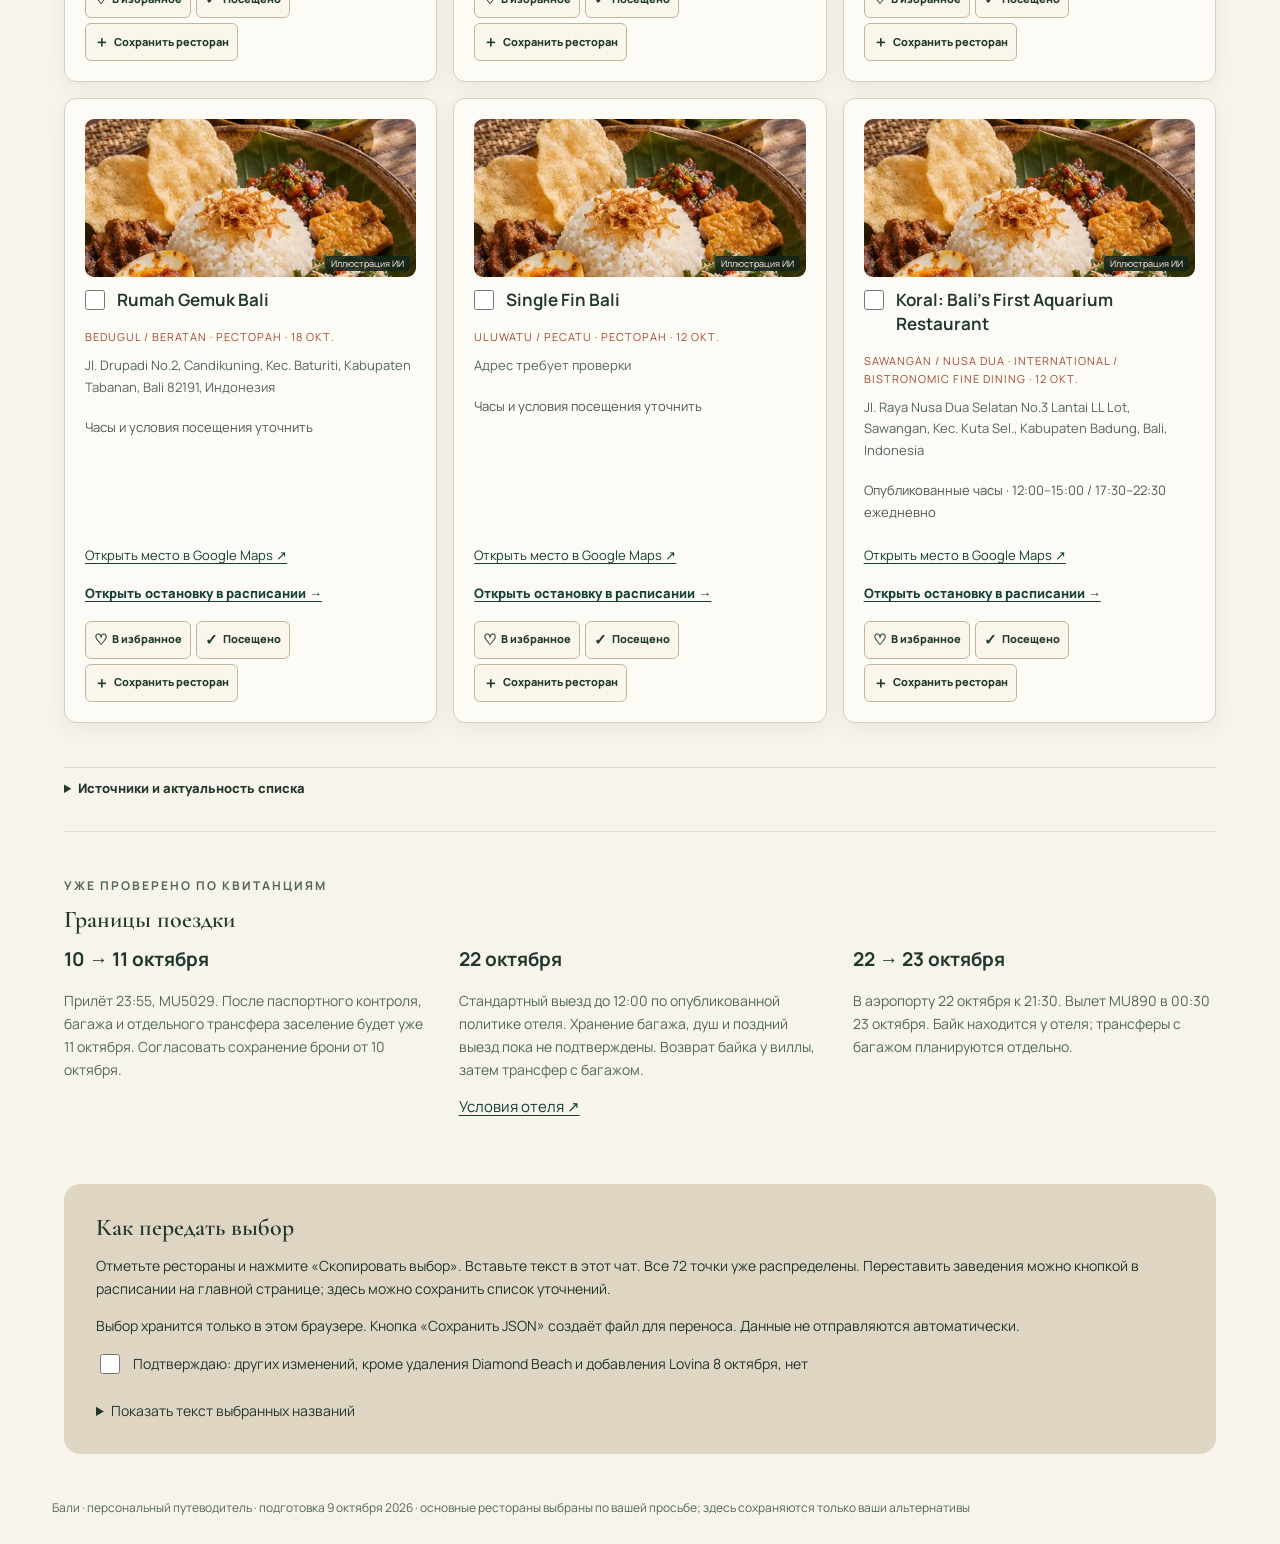
==== commit 4c72a4d3: "Share ocean ambience with the dining catalogue" ====
--- a/restaurants.html
+++ b/restaurants.html
@@ -1,6 +1,10 @@
 <!doctype html>
-<html lang="ru"><head><meta charset="utf-8"><meta name="viewport" content="width=device-width,initial-scale=1,viewport-fit=cover"><title>Бали · личный выбор ресторанов</title><link rel="stylesheet" href="style.css"><link rel="stylesheet" href="editorial.css?v=journal3"><link rel="icon" href="data:image/svg+xml,%3Csvg xmlns='http://www.w3.org/2000/svg' viewBox='0 0 32 32'%3E%3Crect width='32' height='32' rx='8' fill='%23234f45'/%3E%3Cpath d='M8 24L17 6L25 24Z' fill='%23ede9dd'/%3E%3C/svg%3E"><link rel="stylesheet" href="assets/fonts/fonts.css"><link rel="stylesheet" href="experience.css?v=audit1"><script src="selection.js?v=illustrated1" defer></script><link rel="stylesheet" href="beyond-passport.css?v=journey1"><script src="beyond-passport.js?v=map-room1" defer></script><link rel="stylesheet" href="beyond-catalog-map.css?v=beyond1"><script src="beyond-catalog-map.js?v=beyond1" defer></script><link rel="stylesheet" href="dining-catalog.css?v=illustrated1"></head>
+<html lang="ru"><head><meta charset="utf-8"><meta name="viewport" content="width=device-width,initial-scale=1,viewport-fit=cover"><title>Бали · личный выбор ресторанов</title><link rel="stylesheet" href="style.css"><link rel="stylesheet" href="editorial.css?v=journal3"><link rel="icon" href="data:image/svg+xml,%3Csvg xmlns='http://www.w3.org/2000/svg' viewBox='0 0 32 32'%3E%3Crect width='32' height='32' rx='8' fill='%23234f45'/%3E%3Cpath d='M8 24L17 6L25 24Z' fill='%23ede9dd'/%3E%3C/svg%3E"><link rel="stylesheet" href="assets/fonts/fonts.css"><link rel="stylesheet" href="experience.css?v=audit1"><link rel="stylesheet" href="bali-audio.css?v=1"><script src="bali-audio.js?v=entry2" defer></script><script src="selection.js?v=illustrated1" defer></script><link rel="stylesheet" href="beyond-passport.css?v=journey1"><script src="beyond-passport.js?v=map-room1" defer></script><link rel="stylesheet" href="beyond-catalog-map.css?v=beyond1"><script src="beyond-catalog-map.js?v=beyond1" defer></script><link rel="stylesheet" href="dining-catalog.css?v=illustrated1"></head>
 <body class="catalog catalog-experience"><header><a class="brand exp-brand" href="index.html">БАЛИ <span>ОТ SK</span></a><a href="index.html#days">← Вернуться к дням</a></header>
+<button type="button" class="exp-sound" data-ocean-sound aria-label="Звук океана" aria-pressed="false" hidden>
+  <svg viewBox="0 0 24 24" width="20" height="20" fill="none" stroke="currentColor" stroke-width="1.7" stroke-linecap="round" stroke-linejoin="round" aria-hidden="true"><path d="M3 9h4l5-4v14l-5-4H3z"/><path class="exp-sound-waves" d="M16 9a4 4 0 0 1 0 6m2.5-9a8 8 0 0 1 0 12"/><path class="exp-sound-slash" d="m16 10 5 5m0-5-5 5"/></svg>
+  <span class="exp-sound-label" aria-hidden="true">Включить звук</span>
+</button>
 <section class="dining-cover" aria-labelledby="diningCatalogTitle">
   <picture class="dining-cover-art">
     <source media="(max-width:620px)" srcset="assets/dining-hero-mobile.webp">
--- a/bali-audio.css
+++ b/bali-audio.css
@@ -0,0 +1,36 @@
+.exp-sound {
+  position:fixed;
+  right:max(16px, env(safe-area-inset-right));
+  bottom:max(16px, env(safe-area-inset-bottom));
+  z-index:39;
+  width:44px;
+  height:44px;
+  border:1px solid #e6cba3;
+  border-radius:50%;
+  background:#172f2b;
+  color:#f8e2b8;
+  box-shadow:0 4px 16px #12262155;
+  cursor:pointer;
+}
+.exp-sound:not([hidden]) { display:grid; place-items:center; }
+.exp-sound:hover { background:#29524a; }
+.exp-sound:focus-visible { outline:2px solid #e6cba3; outline-offset:3px; }
+.exp-sound[aria-pressed="true"] .exp-sound-slash,
+.exp-sound[aria-pressed="false"] .exp-sound-waves { display:none; }
+@media (max-width:760px) {
+  .experience .exp-sound { bottom:calc(77px + env(safe-area-inset-bottom)); }
+}
+.exp-sound-label { display:none; }
+html:not(.beyond-compact-nav) .exp-sound[data-needs-gesture] {
+  width:auto;
+  padding-inline:12px 15px;
+  grid-auto-flow:column;
+  gap:7px;
+  border-radius:24px;
+}
+html:not(.beyond-compact-nav) .exp-sound[data-needs-gesture] .exp-sound-label {
+  display:inline;
+  font-size:12px;
+  font-weight:800;
+  white-space:nowrap;
+}
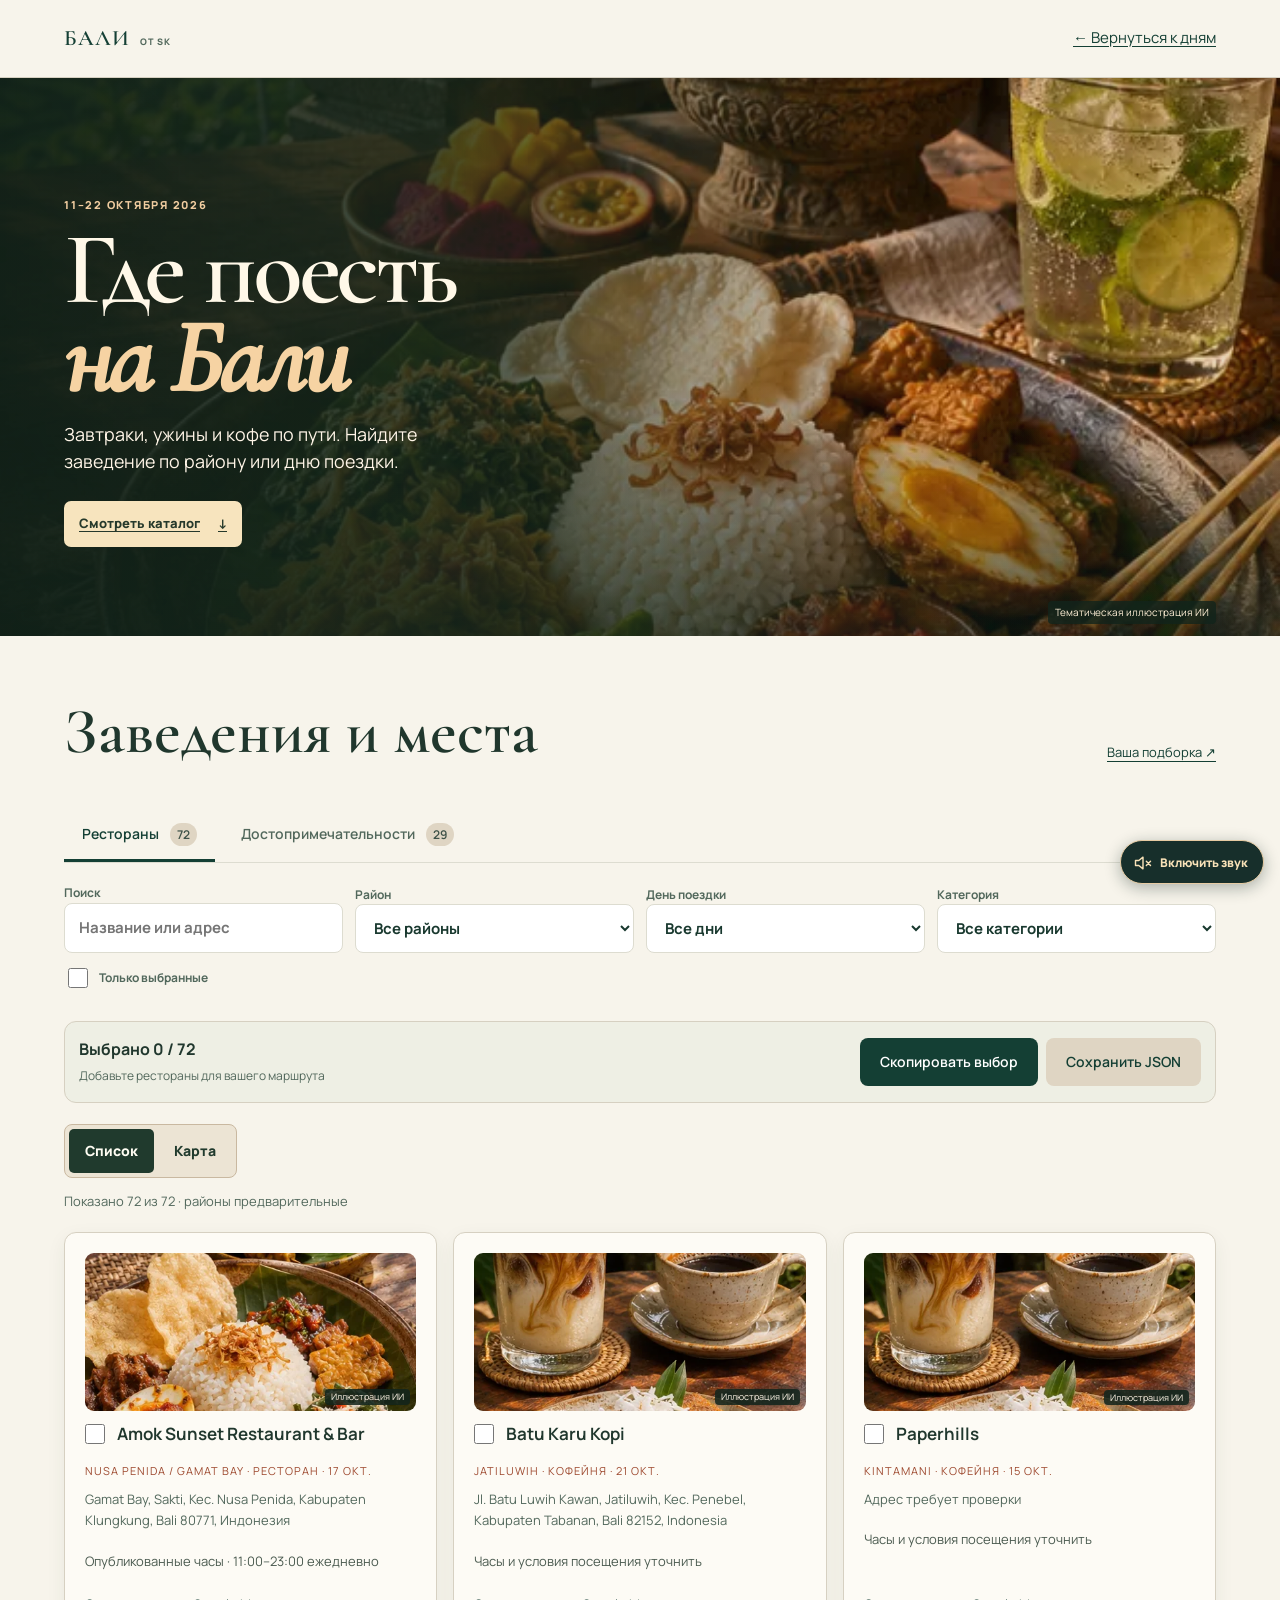
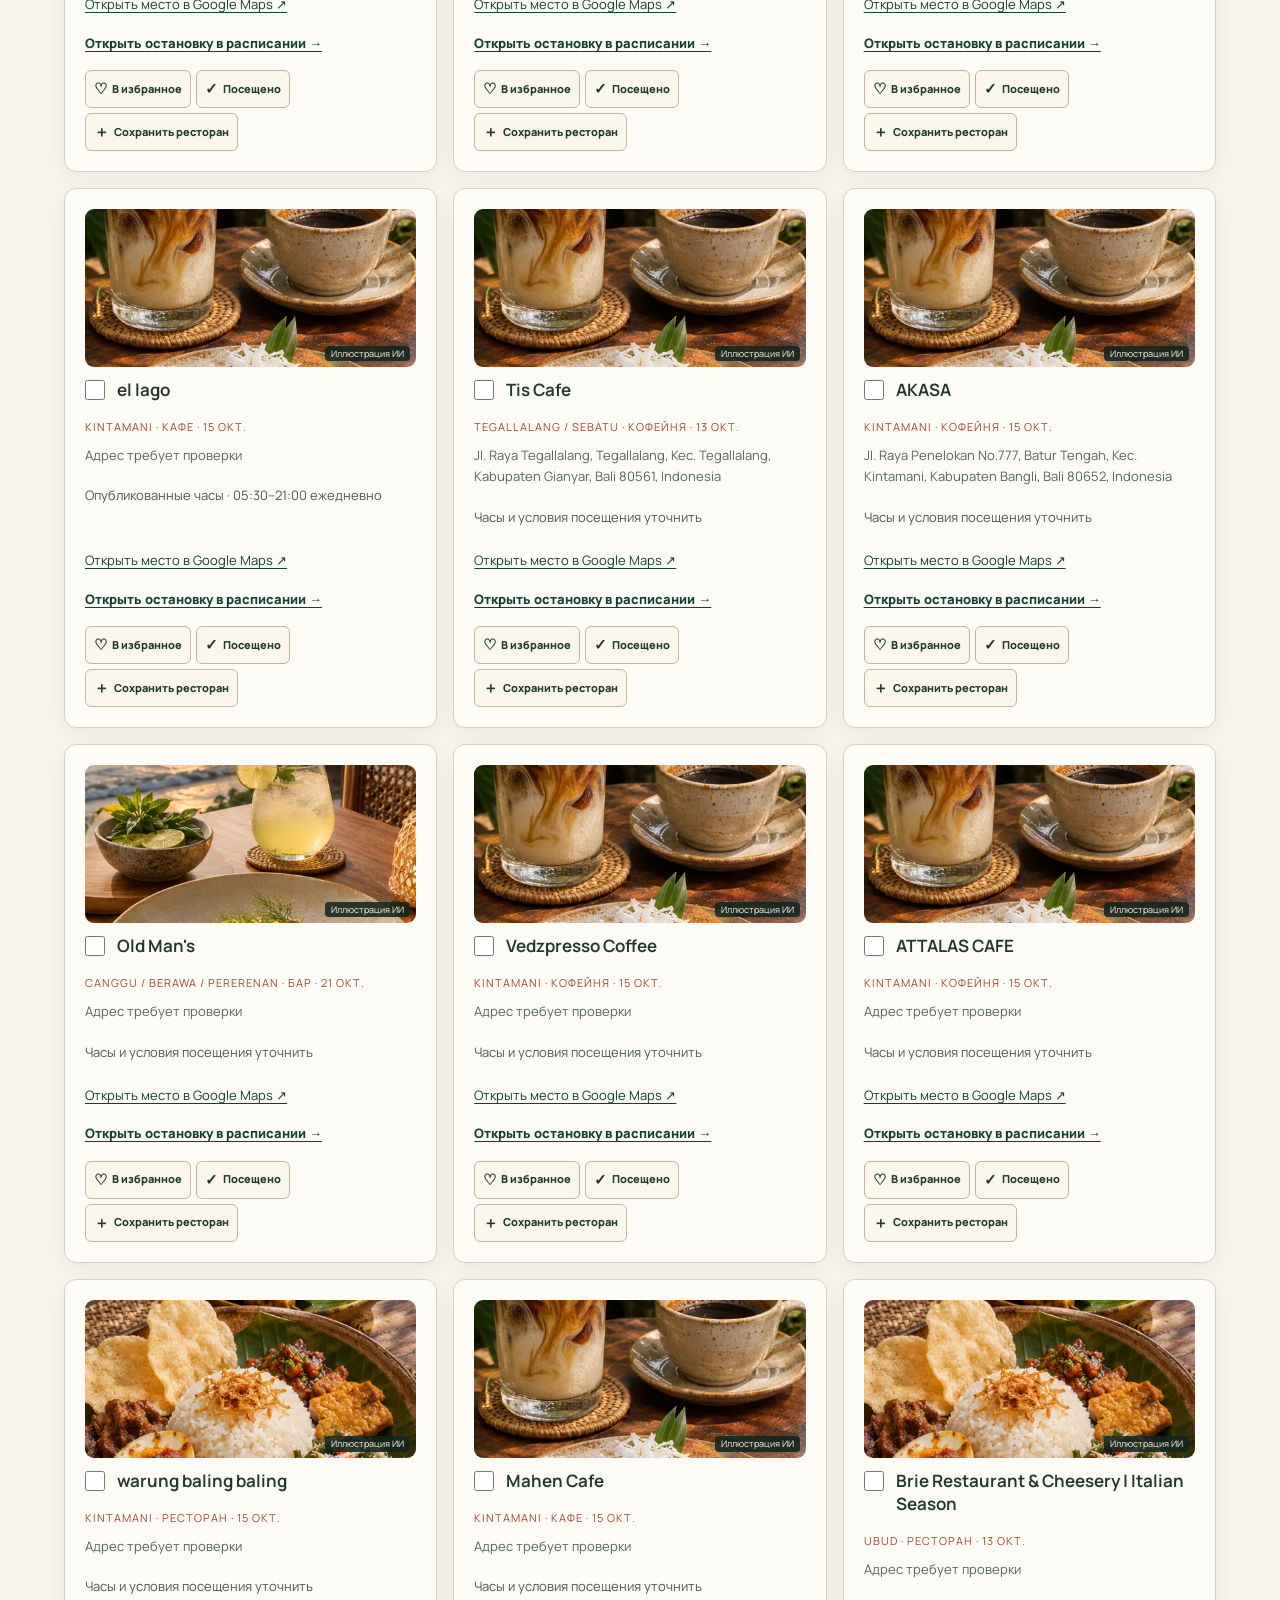
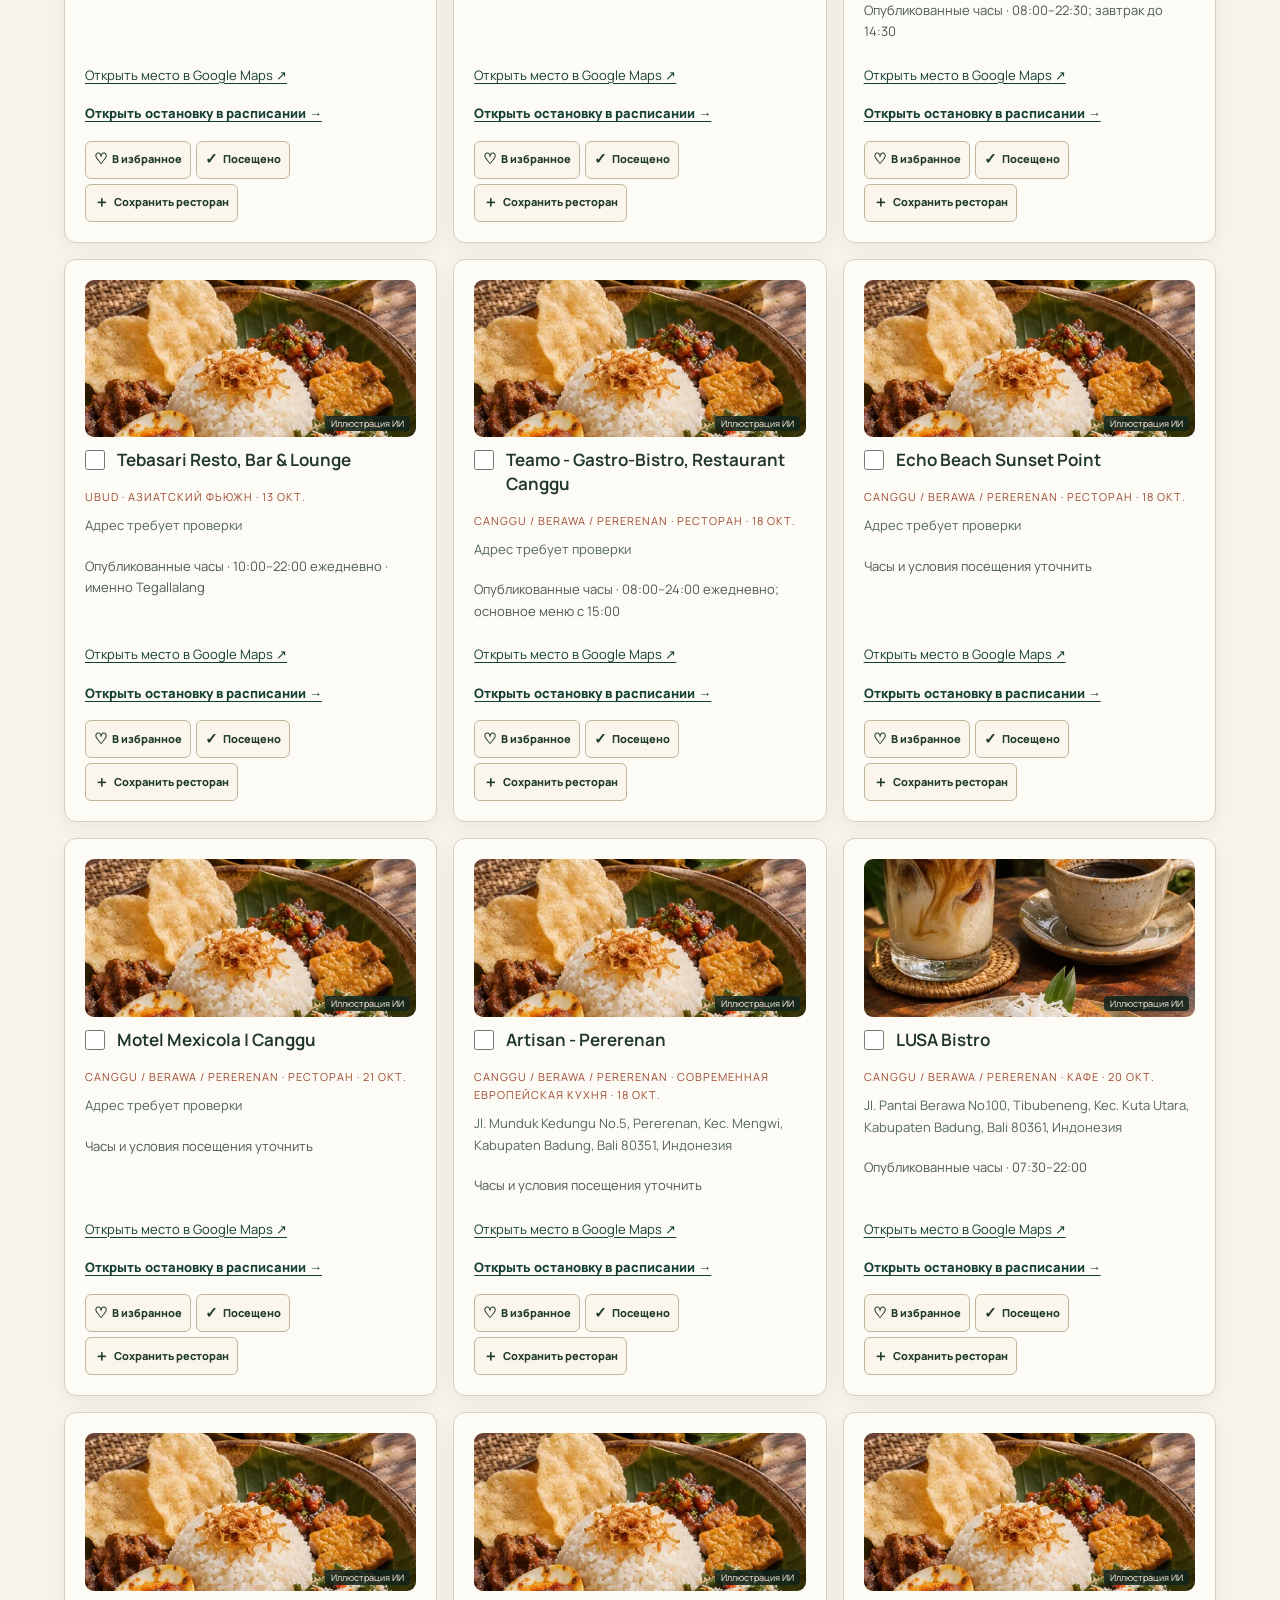
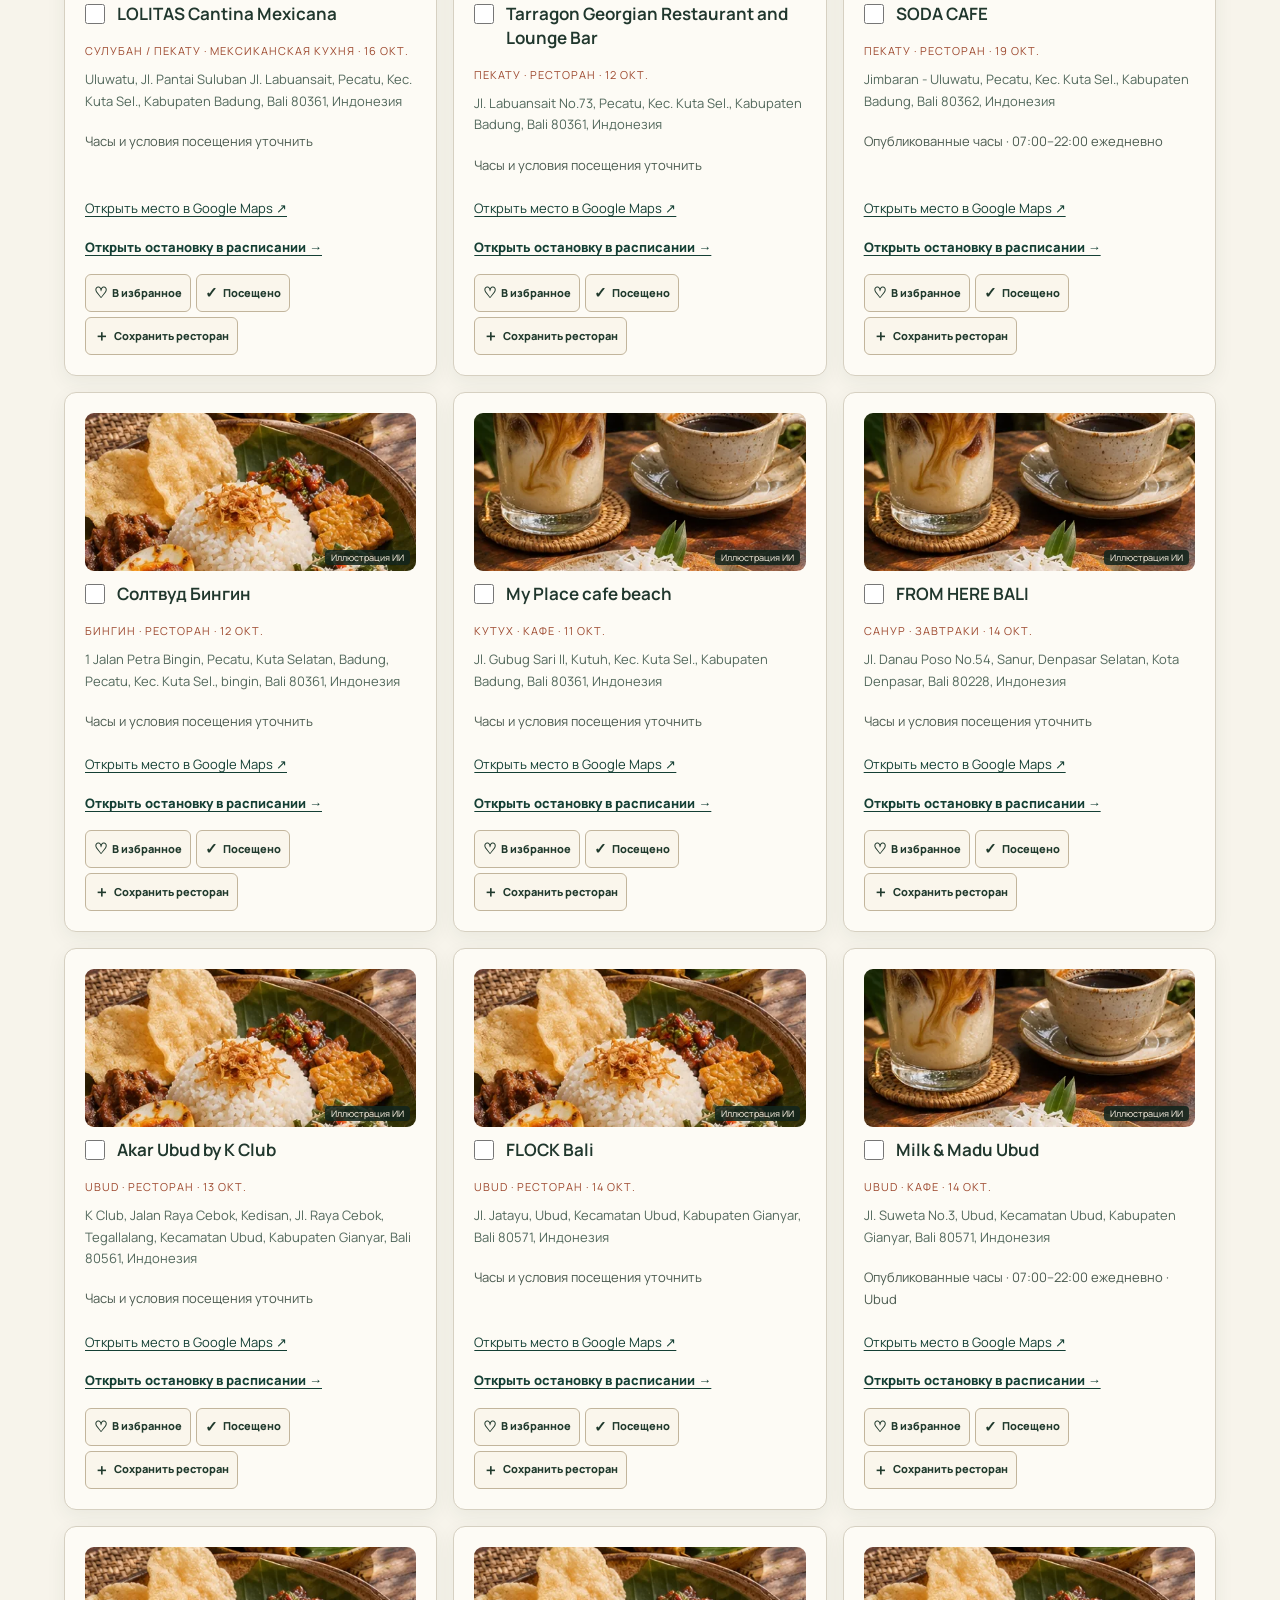
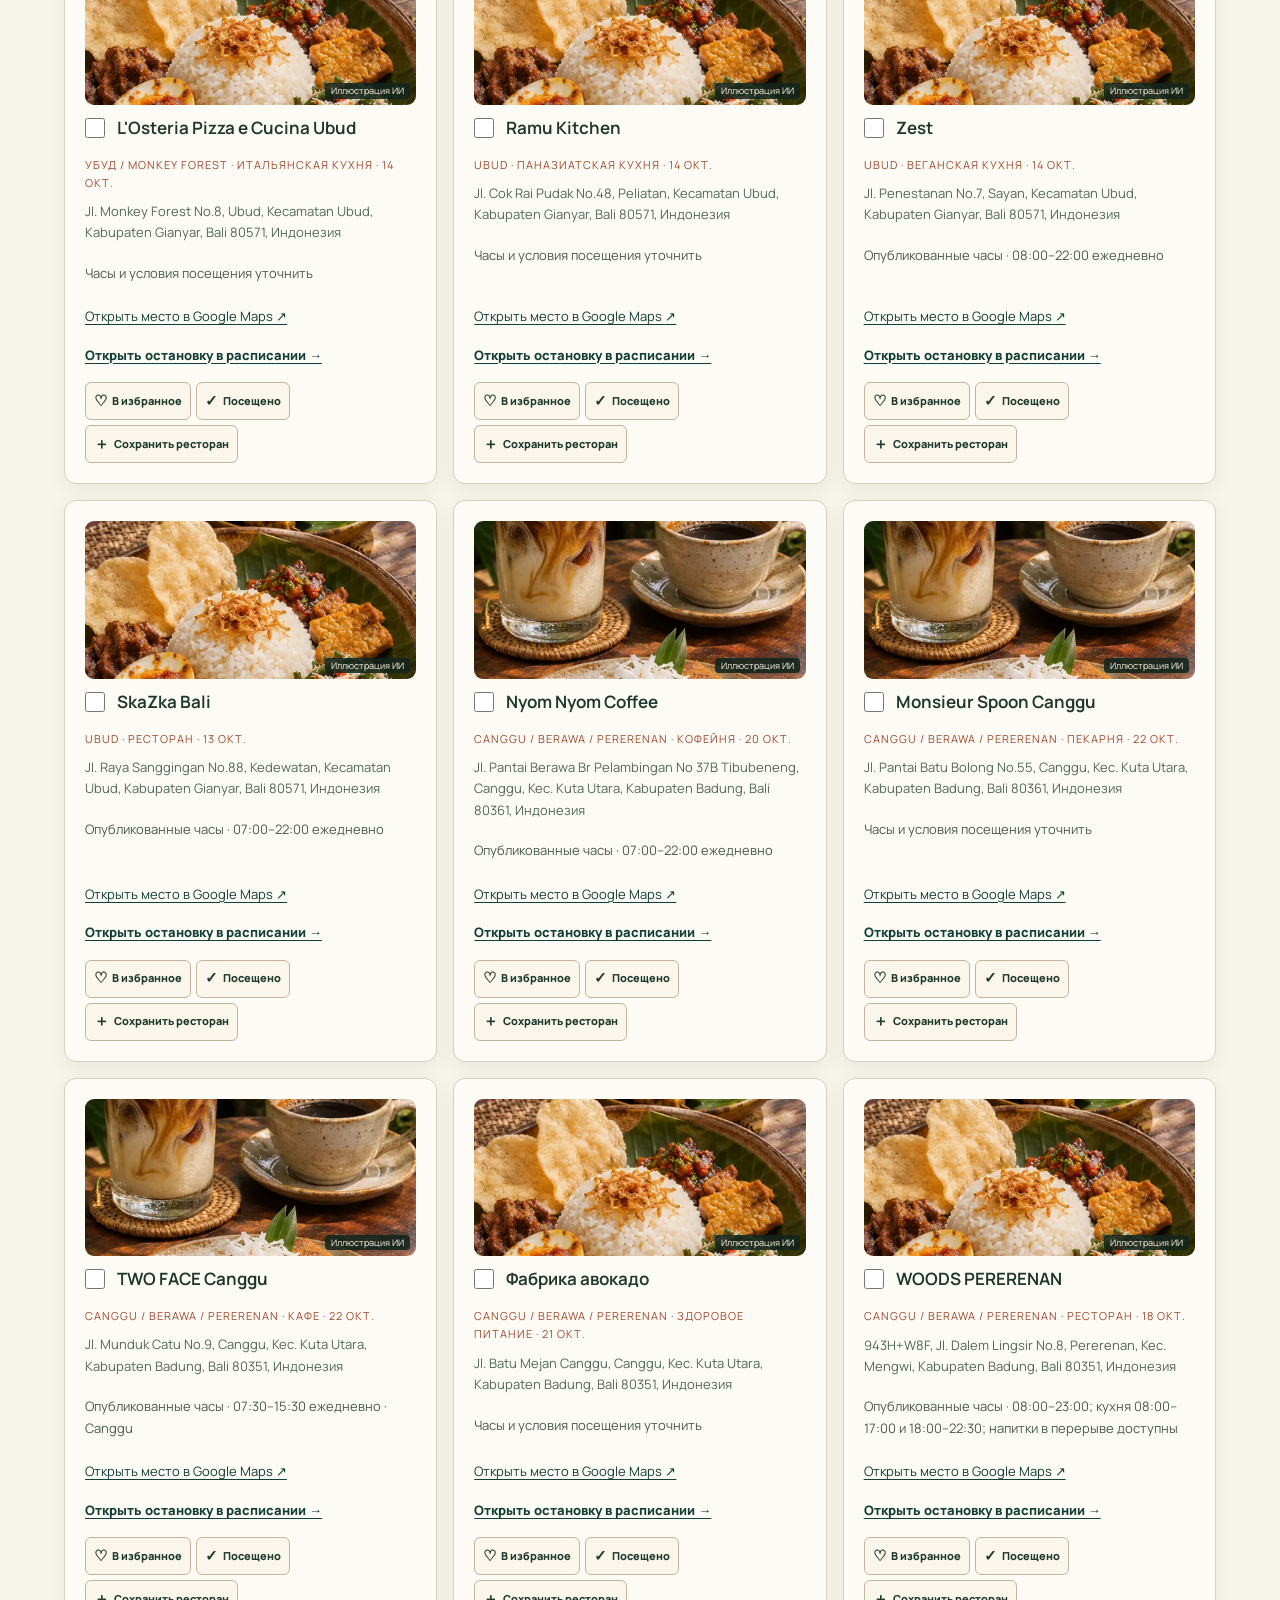
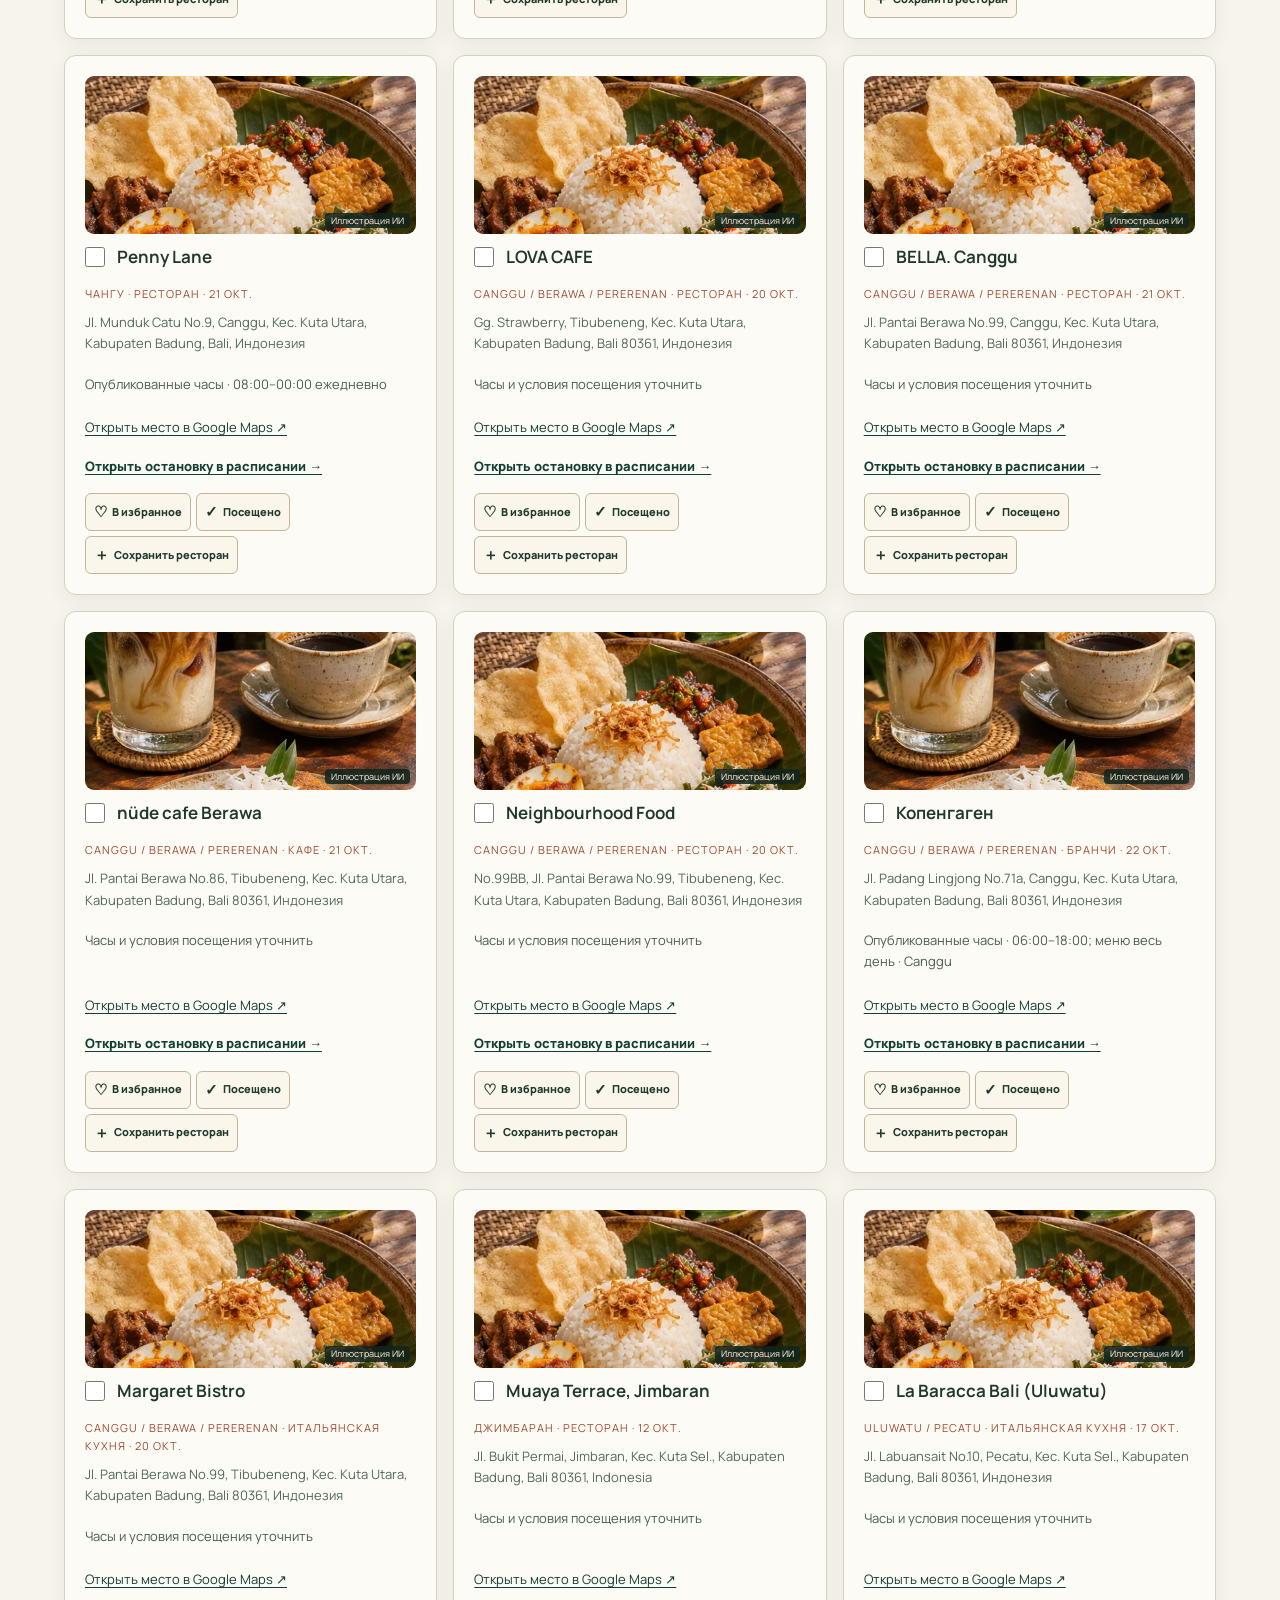
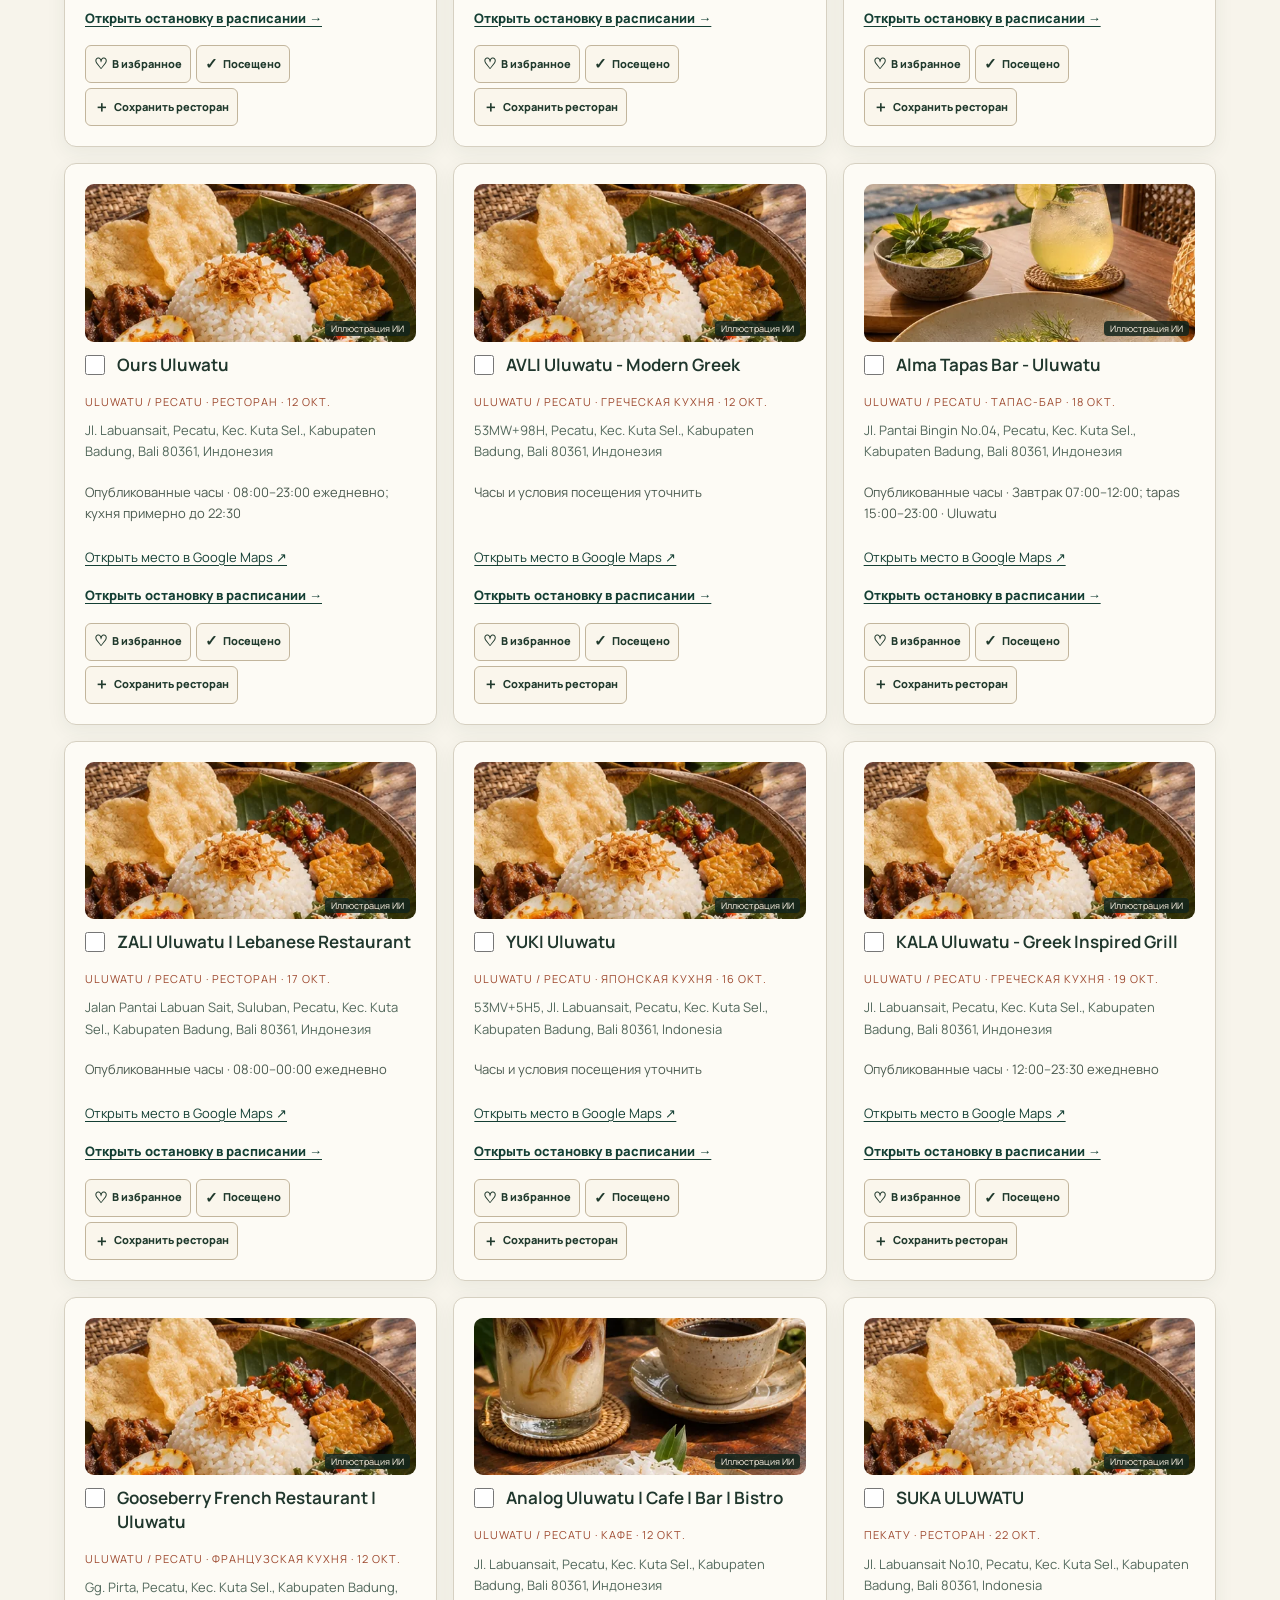
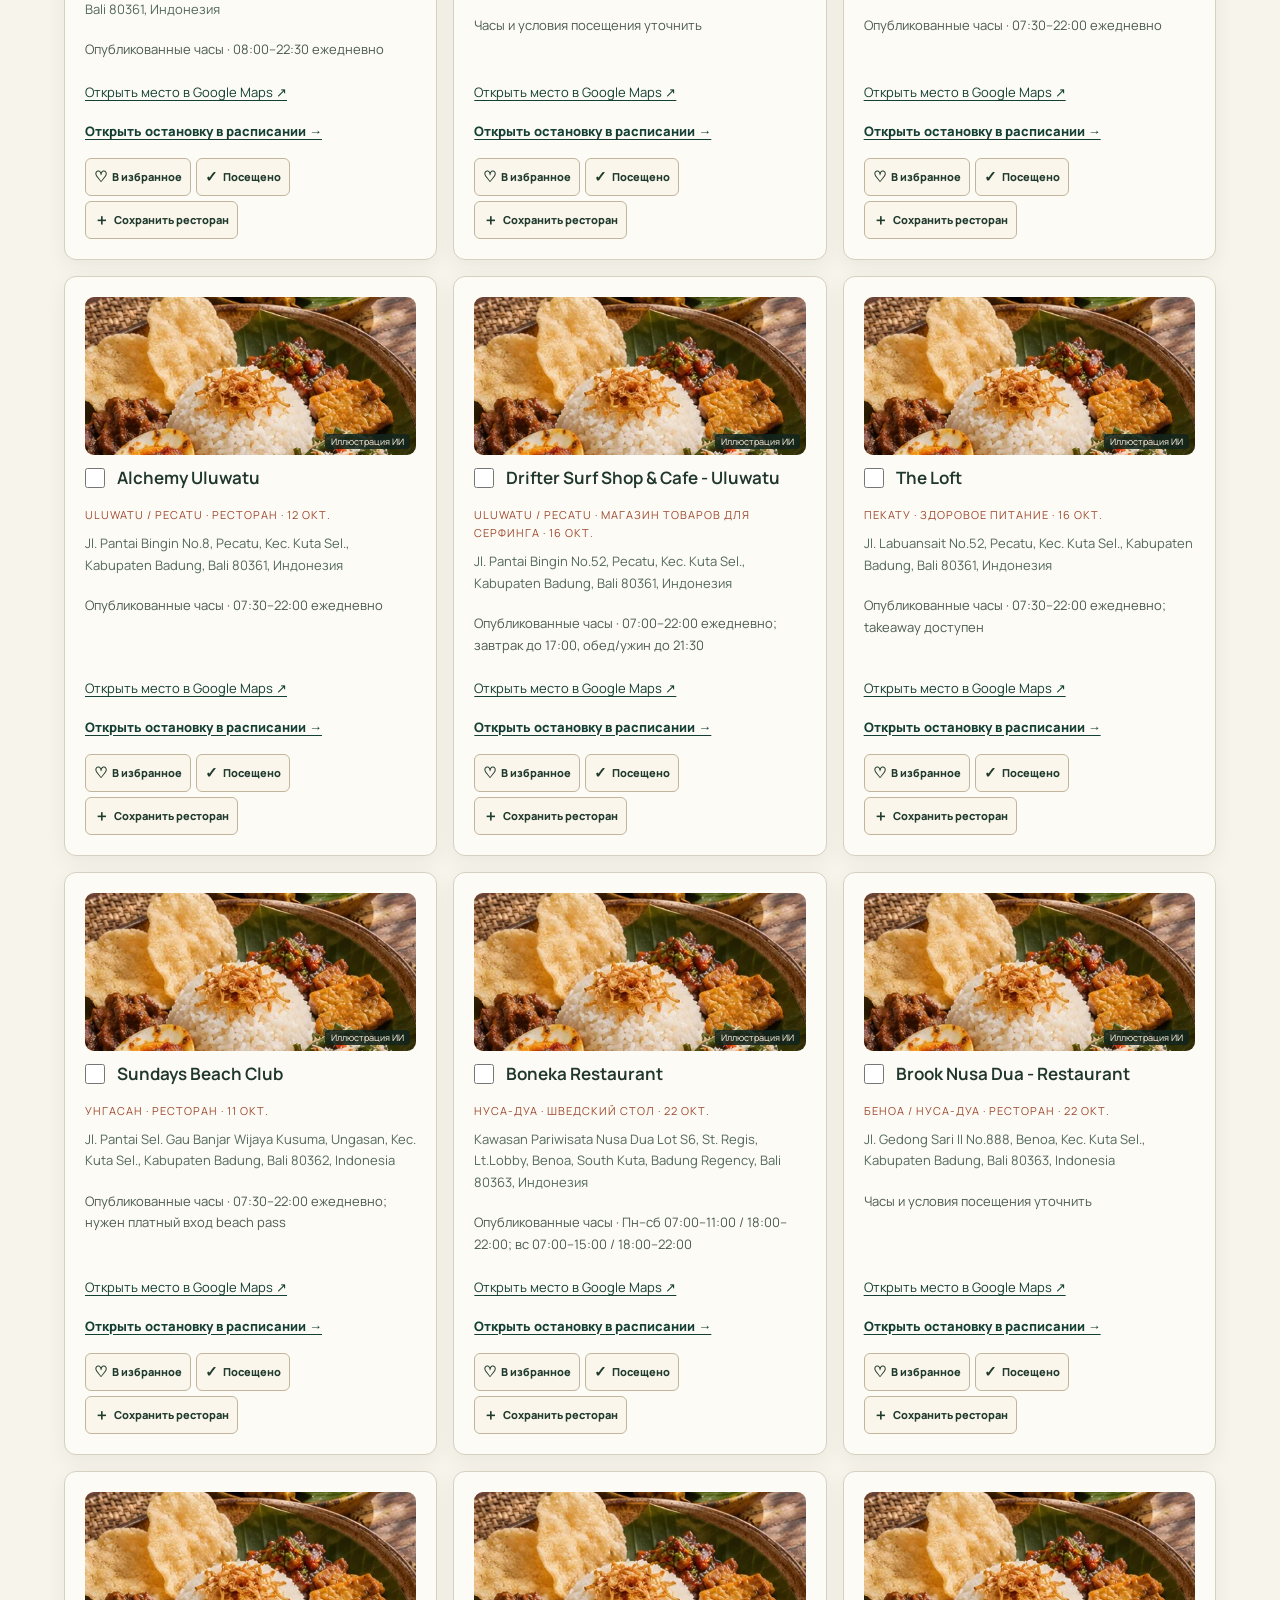
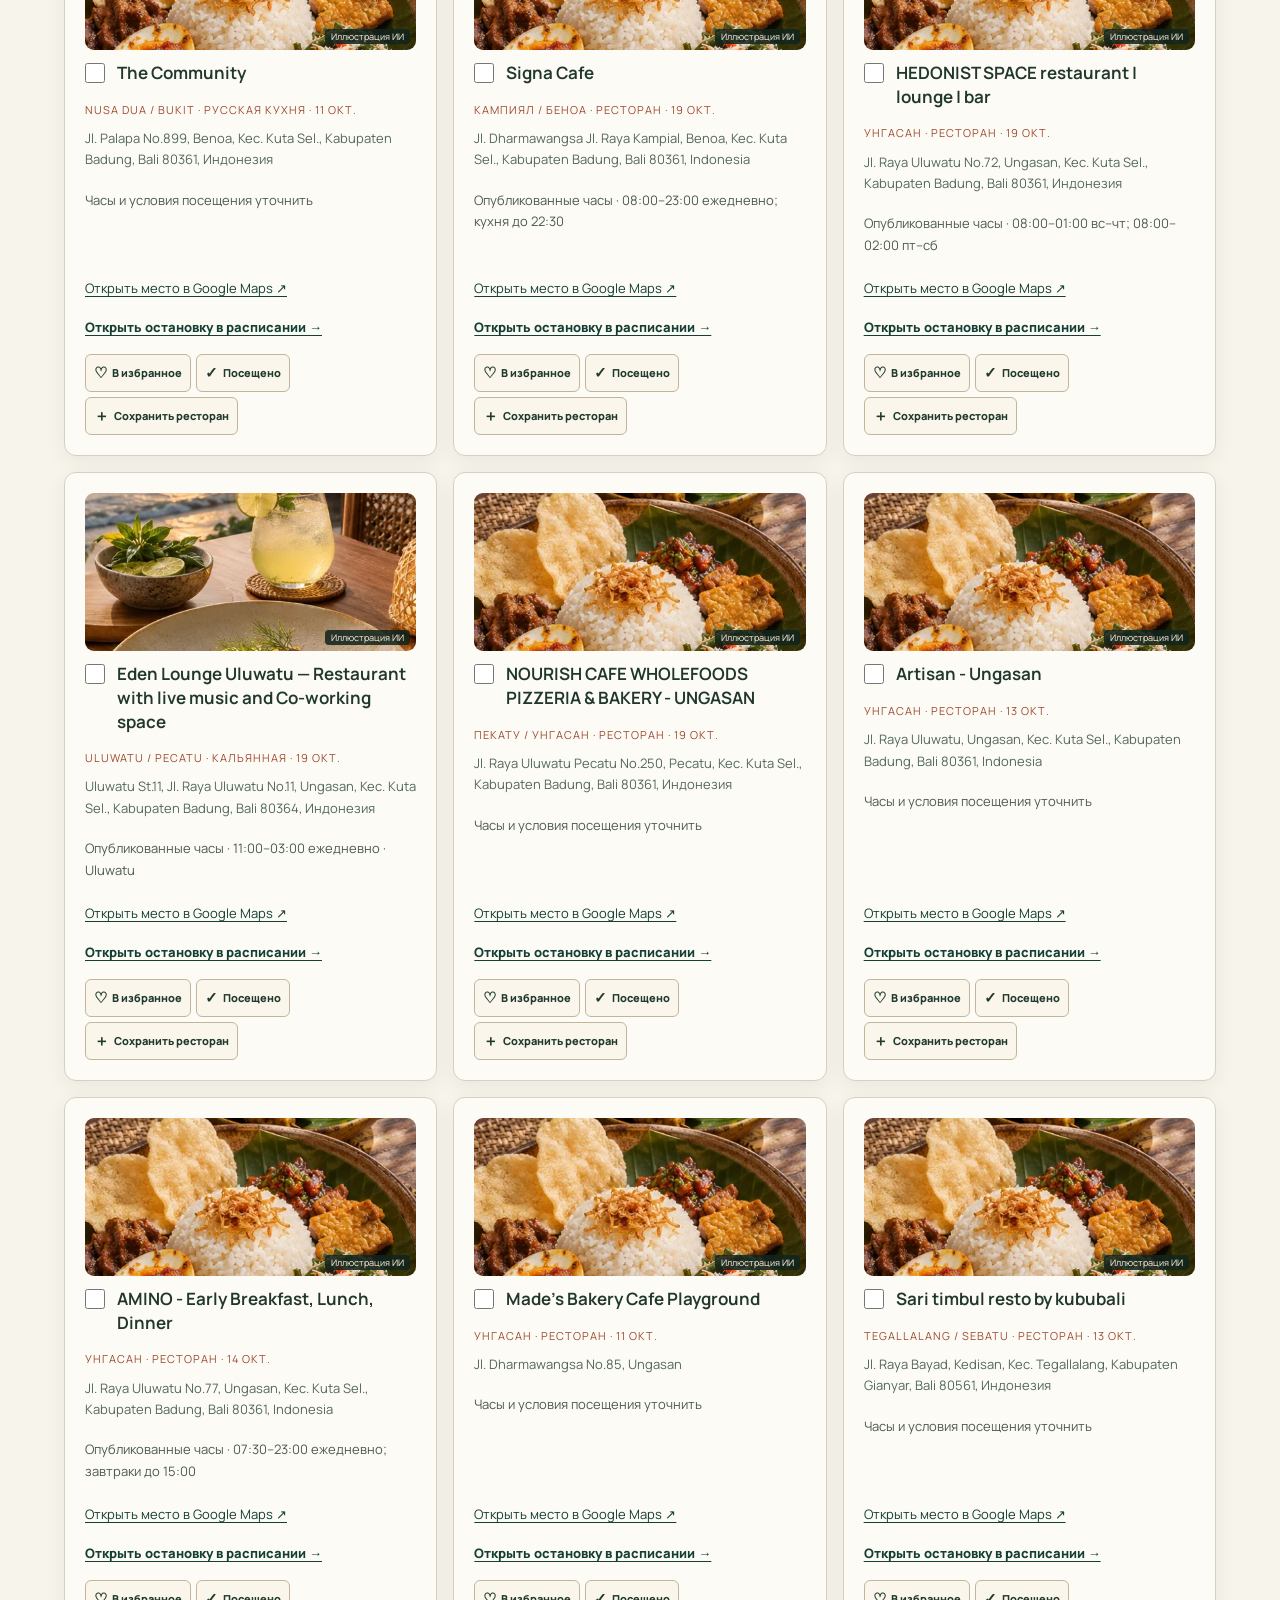
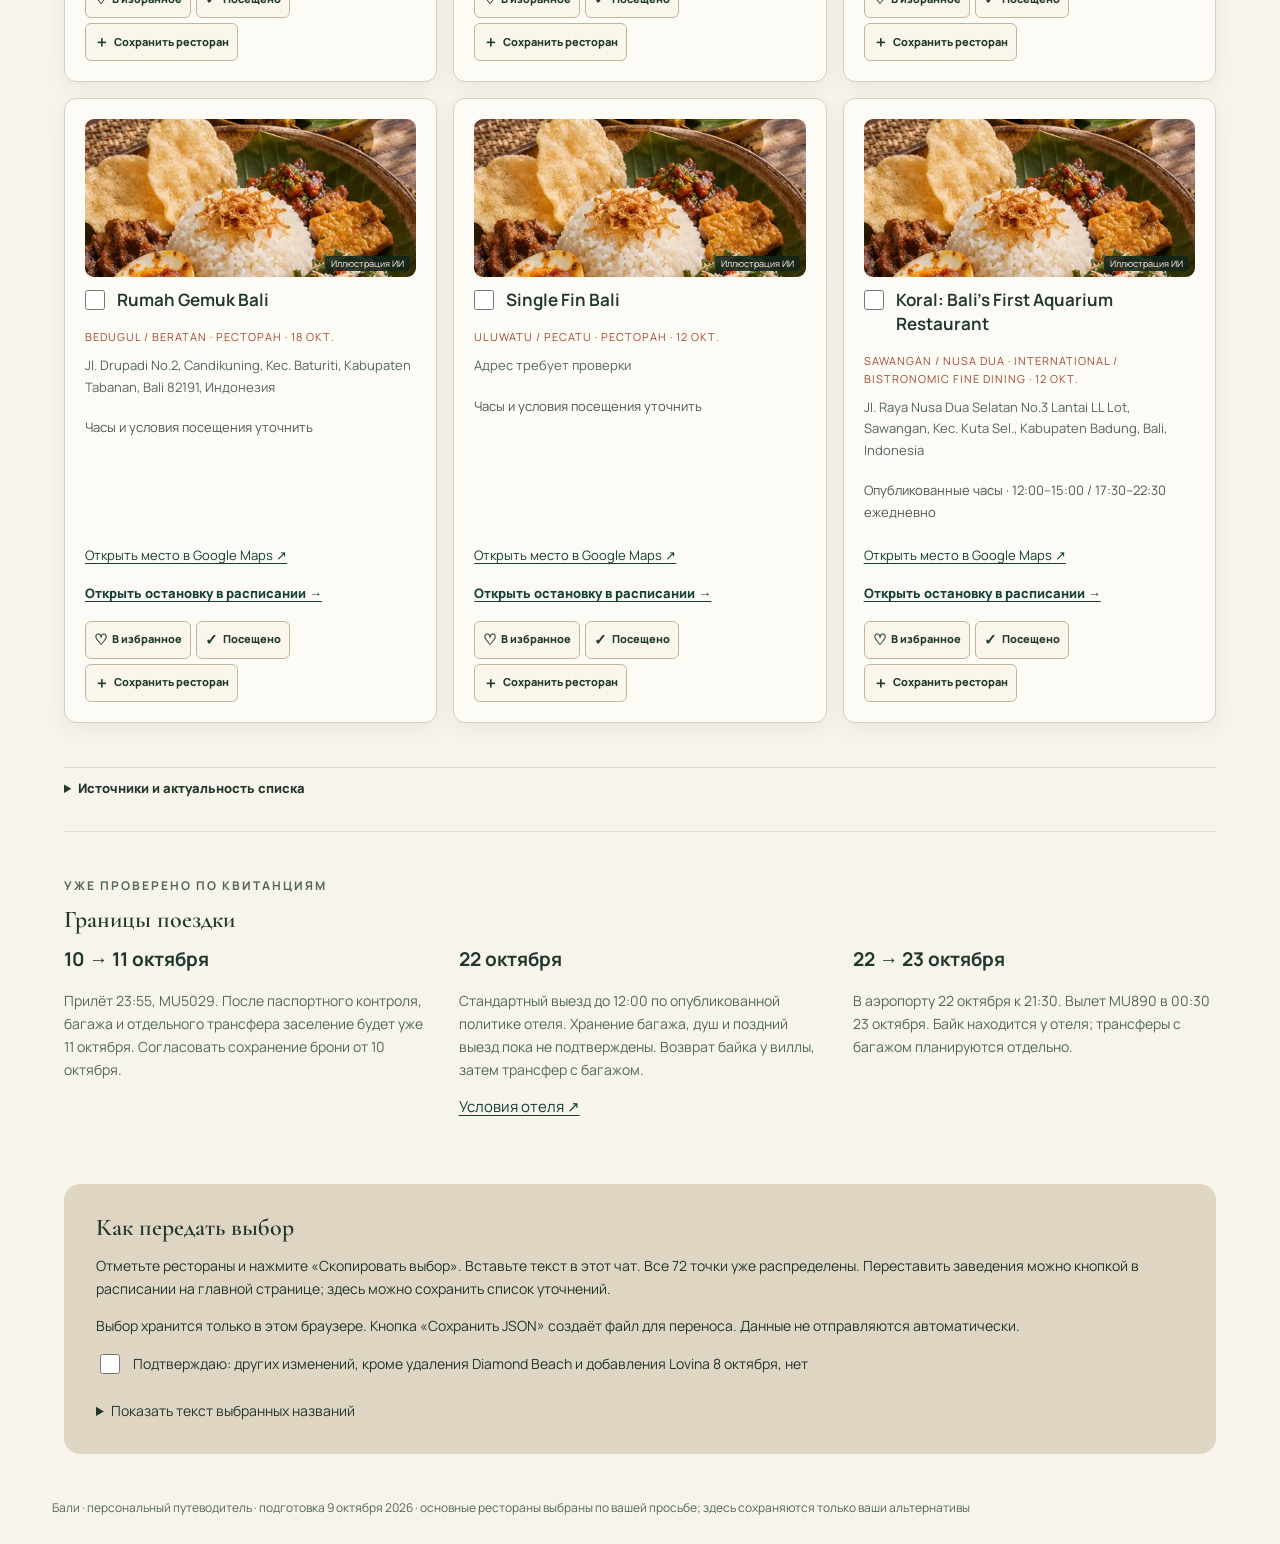
==== commit 3eda4601: "Play ocean ambience only while the guide is active" ====
--- a/restaurants.html
+++ b/restaurants.html
@@ -1,5 +1,5 @@
 <!doctype html>
-<html lang="ru"><head><meta charset="utf-8"><meta name="viewport" content="width=device-width,initial-scale=1,viewport-fit=cover"><title>Бали · личный выбор ресторанов</title><link rel="stylesheet" href="style.css"><link rel="stylesheet" href="editorial.css?v=journal3"><link rel="icon" href="data:image/svg+xml,%3Csvg xmlns='http://www.w3.org/2000/svg' viewBox='0 0 32 32'%3E%3Crect width='32' height='32' rx='8' fill='%23234f45'/%3E%3Cpath d='M8 24L17 6L25 24Z' fill='%23ede9dd'/%3E%3C/svg%3E"><link rel="stylesheet" href="assets/fonts/fonts.css"><link rel="stylesheet" href="experience.css?v=audit1"><link rel="stylesheet" href="bali-audio.css?v=1"><script src="bali-audio.js?v=entry2" defer></script><script src="selection.js?v=illustrated1" defer></script><link rel="stylesheet" href="beyond-passport.css?v=journey1"><script src="beyond-passport.js?v=map-room1" defer></script><link rel="stylesheet" href="beyond-catalog-map.css?v=beyond1"><script src="beyond-catalog-map.js?v=beyond1" defer></script><link rel="stylesheet" href="dining-catalog.css?v=illustrated1"></head>
+<html lang="ru"><head><meta charset="utf-8"><meta name="viewport" content="width=device-width,initial-scale=1,viewport-fit=cover"><title>Бали · личный выбор ресторанов</title><link rel="stylesheet" href="style.css"><link rel="stylesheet" href="editorial.css?v=journal3"><link rel="icon" href="data:image/svg+xml,%3Csvg xmlns='http://www.w3.org/2000/svg' viewBox='0 0 32 32'%3E%3Crect width='32' height='32' rx='8' fill='%23234f45'/%3E%3Cpath d='M8 24L17 6L25 24Z' fill='%23ede9dd'/%3E%3C/svg%3E"><link rel="stylesheet" href="assets/fonts/fonts.css"><link rel="stylesheet" href="experience.css?v=audit1"><link rel="stylesheet" href="bali-audio.css?v=1"><script src="bali-audio.js?v=foreground1" defer></script><script src="selection.js?v=illustrated1" defer></script><link rel="stylesheet" href="beyond-passport.css?v=journey1"><script src="beyond-passport.js?v=map-room1" defer></script><link rel="stylesheet" href="beyond-catalog-map.css?v=beyond1"><script src="beyond-catalog-map.js?v=beyond1" defer></script><link rel="stylesheet" href="dining-catalog.css?v=illustrated1"></head>
 <body class="catalog catalog-experience"><header><a class="brand exp-brand" href="index.html">БАЛИ <span>ОТ SK</span></a><a href="index.html#days">← Вернуться к дням</a></header>
 <button type="button" class="exp-sound" data-ocean-sound aria-label="Звук океана" aria-pressed="false" hidden>
   <svg viewBox="0 0 24 24" width="20" height="20" fill="none" stroke="currentColor" stroke-width="1.7" stroke-linecap="round" stroke-linejoin="round" aria-hidden="true"><path d="M3 9h4l5-4v14l-5-4H3z"/><path class="exp-sound-waves" d="M16 9a4 4 0 0 1 0 6m2.5-9a8 8 0 0 1 0 12"/><path class="exp-sound-slash" d="m16 10 5 5m0-5-5 5"/></svg>
